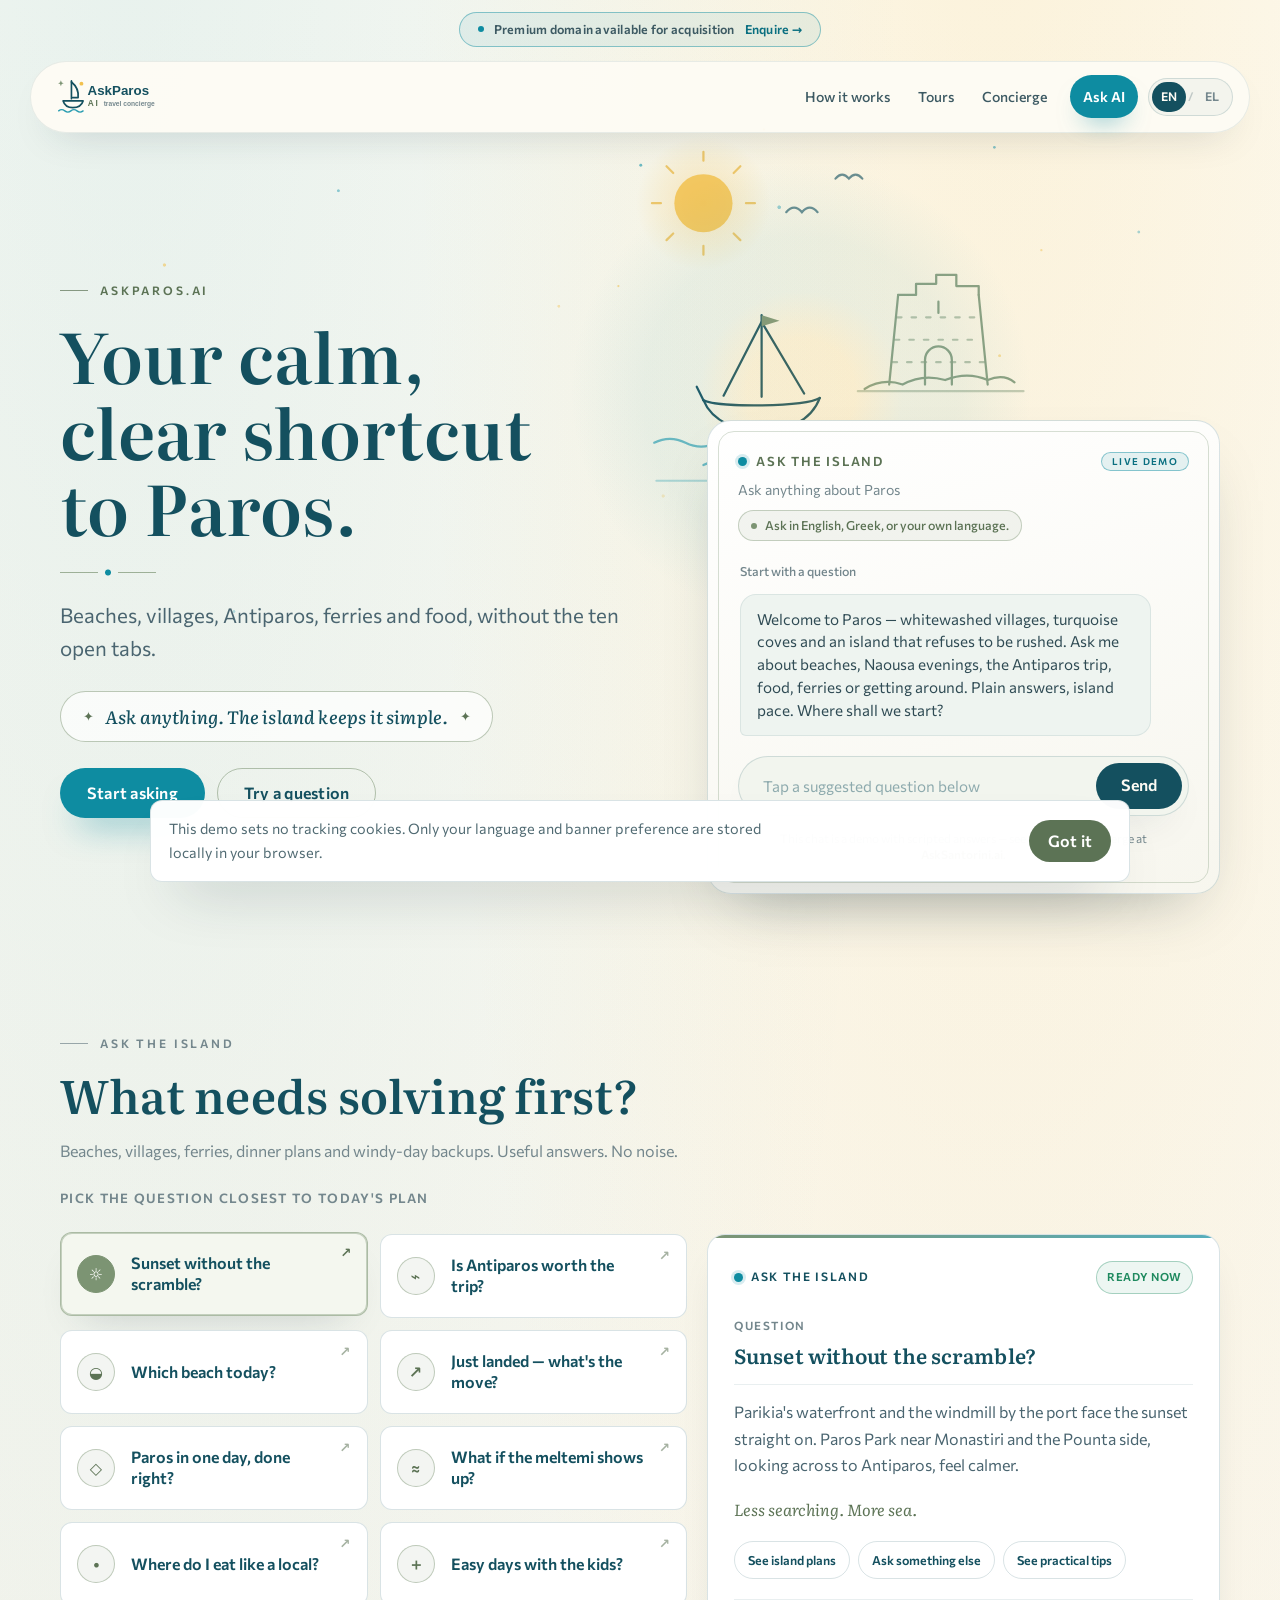
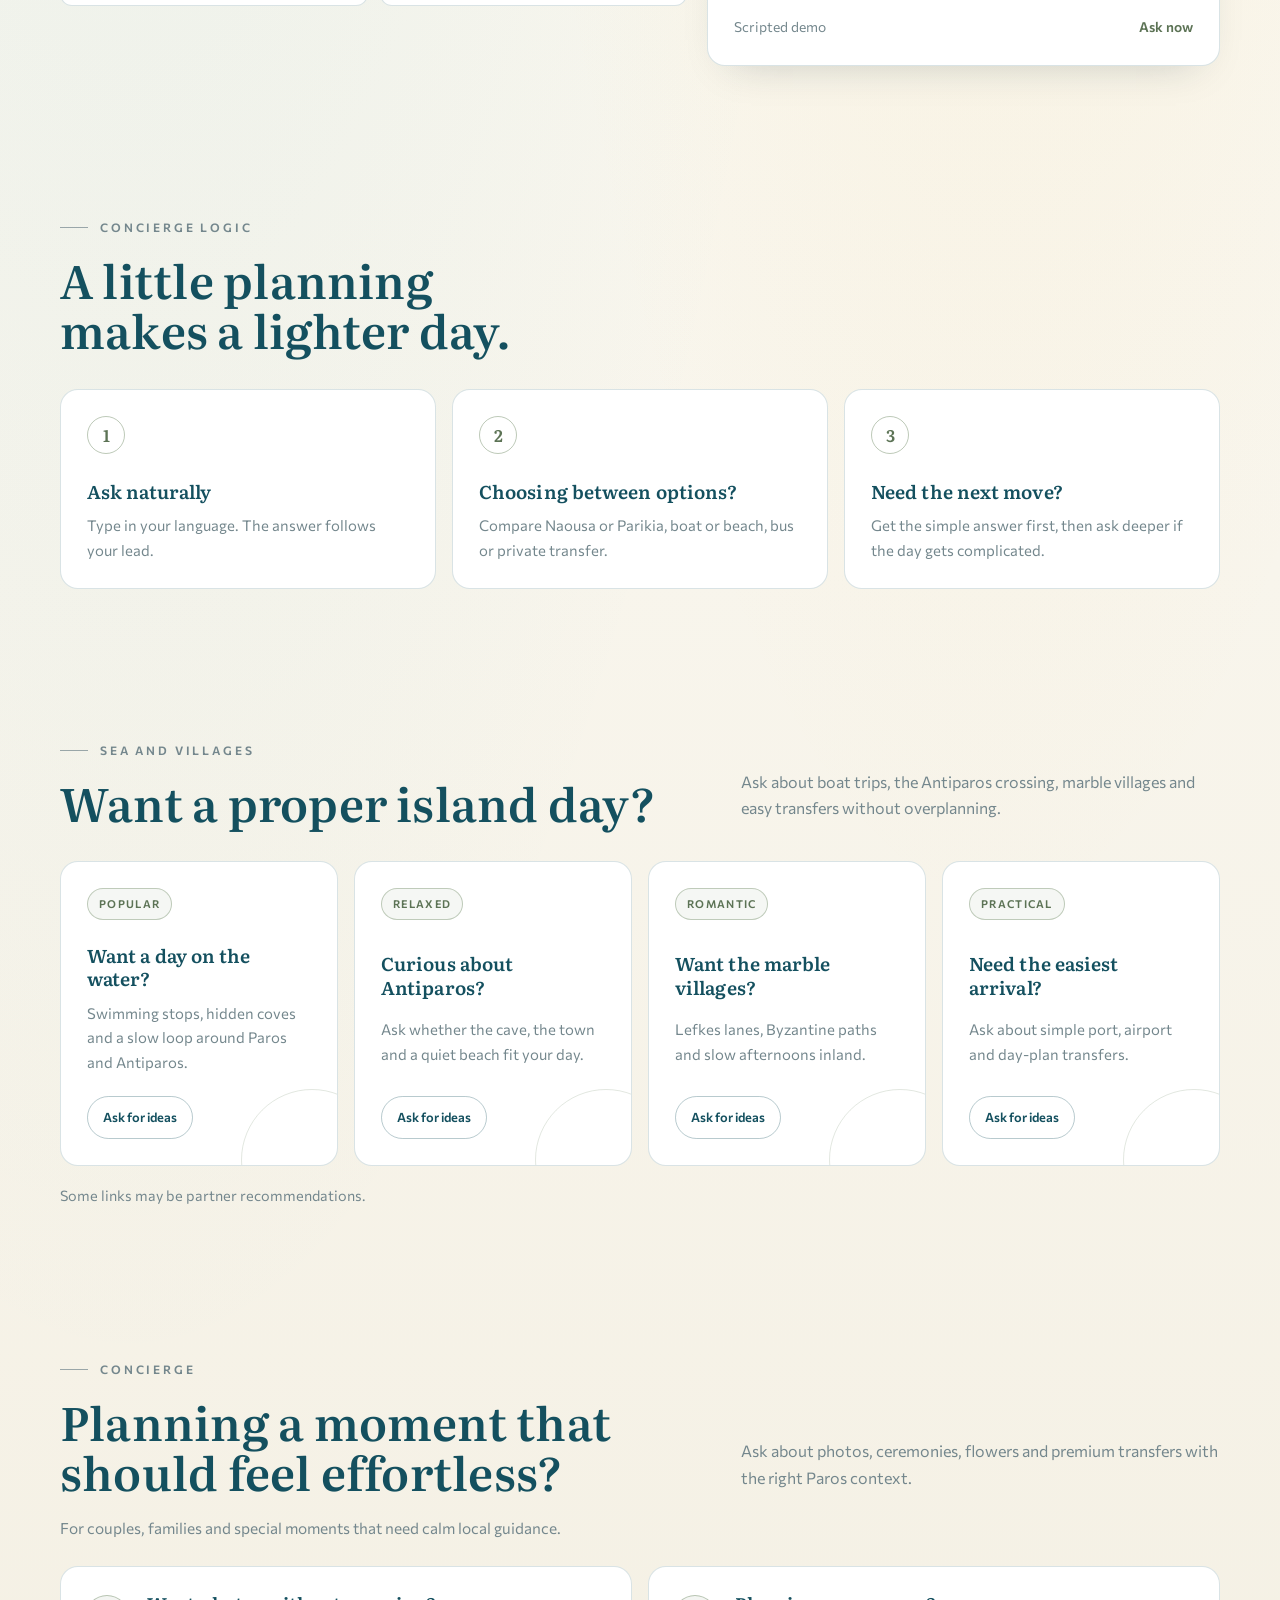
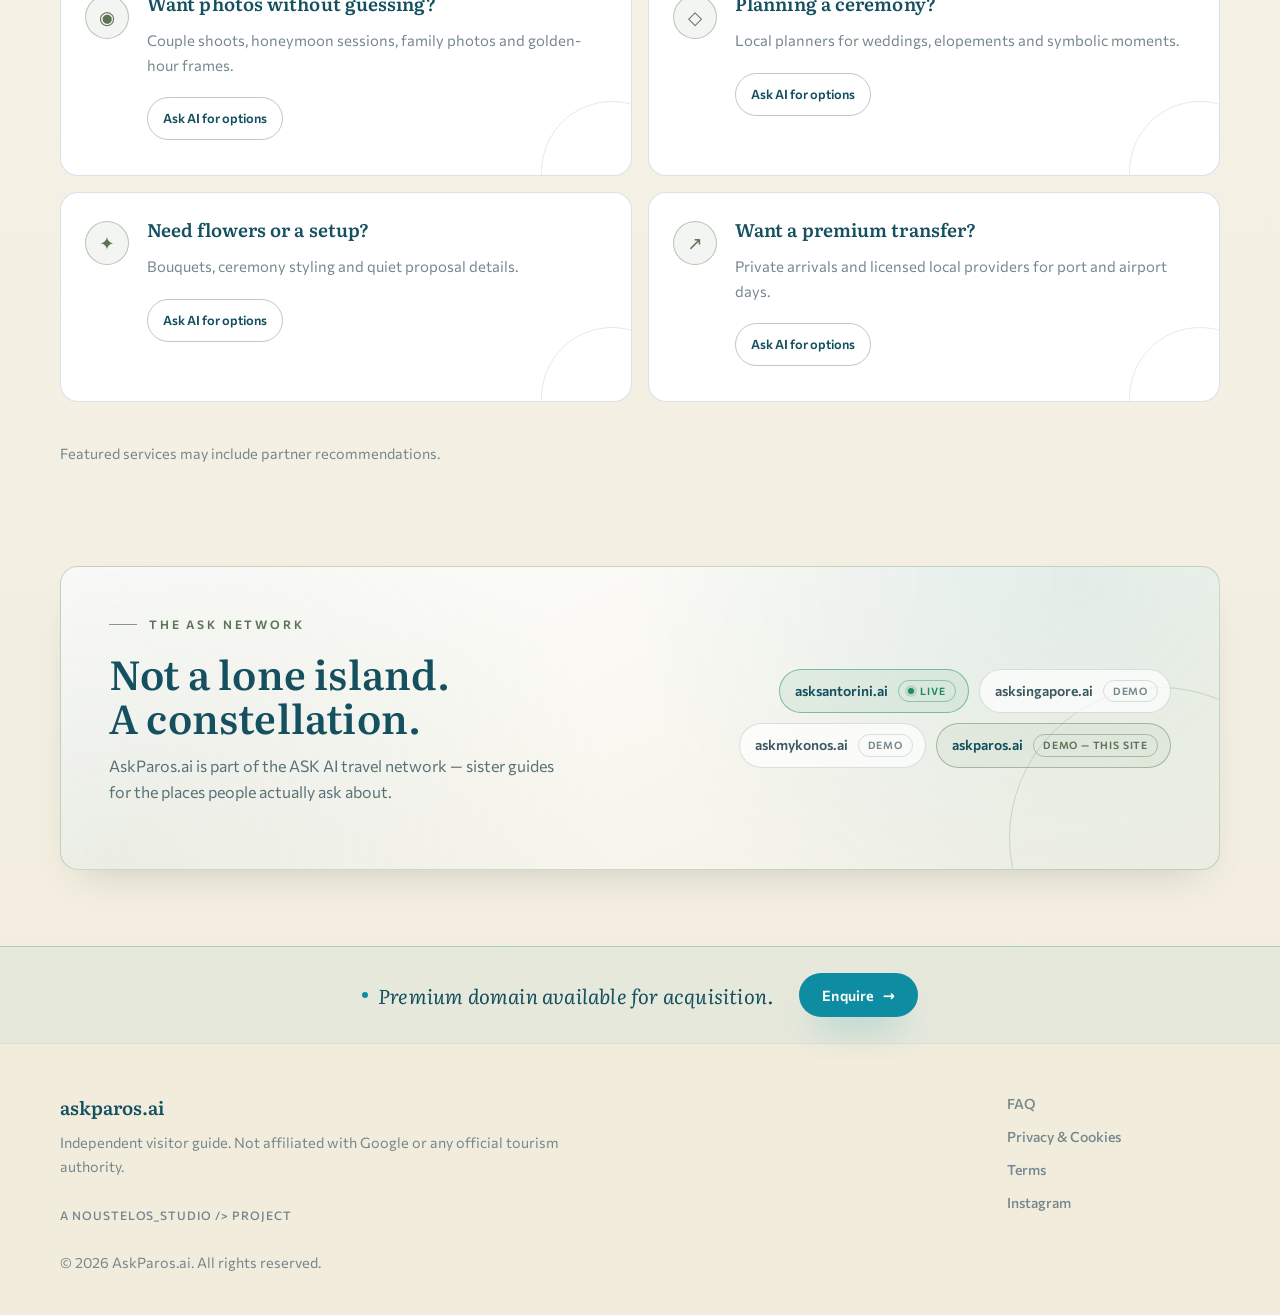
==== index.html @ db57d30f "Hero: shift harbor scene left and shrink so it clears the chat card The kastro and caique were hidin" ====
<!DOCTYPE html>
<html lang="en">
  <head>
    <meta charset="utf-8">
    <meta name="viewport" content="width=device-width, initial-scale=1">
    <title>AskParos.ai – Calm, Clear Paros Answers</title>
    <meta name="description" content="AskParos.ai is your calm, clear shortcut to Paros: beaches, villages, Antiparos, ferries and food — answered simply, without the ten open tabs.">
    <meta name="robots" content="index, follow">
    <link rel="canonical" href="https://askparos.ai/">
    <link rel="alternate" hreflang="en" href="https://askparos.ai/?lang=en">
    <link rel="alternate" hreflang="el" href="https://askparos.ai/?lang=el">
    <link rel="alternate" hreflang="x-default" href="https://askparos.ai/">
    <meta property="og:title" content="AskParos.ai – Calm, Clear Paros Answers">
    <meta property="og:description" content="Beaches, villages, Antiparos, ferries and food, without the ten open tabs. Ask anything. The island keeps it simple.">
    <meta property="og:url" content="https://askparos.ai/">
    <meta property="og:type" content="website">
    <meta property="og:site_name" content="Ask Paros AI">
    <meta property="og:locale" content="en_US">
    <meta property="og:image" content="https://askparos.ai/assets/social/ask-paros-og.svg">
    <meta property="og:image:alt" content="Ask Paros AI logo on a light Aegean background">
    <meta property="og:image:width" content="1200">
    <meta property="og:image:height" content="630">
    <meta name="twitter:card" content="summary_large_image">
    <meta name="twitter:title" content="AskParos.ai – Calm, Clear Paros Answers">
    <meta name="twitter:description" content="Your calm, clear shortcut to Paros. Useful answers, minimal noise.">
    <meta name="twitter:image" content="https://askparos.ai/assets/social/ask-paros-og.svg">
    <meta name="theme-color" content="#F8F5EC">
    <link rel="icon" href="assets/icons/favicon.svg" type="image/svg+xml">
    <link rel="preconnect" href="https://fonts.googleapis.com">
    <link rel="preconnect" href="https://fonts.gstatic.com" crossorigin>
    <link href="https://fonts.googleapis.com/css2?family=Commissioner:wght@400;500;600&family=Literata:ital,wght@0,500;0,600;0,700;1,500;1,600&display=swap" rel="stylesheet">
    <link rel="stylesheet" href="styles.css?v=paros2">
    <script type="application/ld+json">
      {
        "@context": "https://schema.org",
        "@graph": [
          {
            "@type": "WebSite",
            "@id": "https://askparos.ai/#website",
            "name": "AskParos.ai",
            "url": "https://askparos.ai/",
            "description": "AskParos.ai is a calm, clear Paros assistant for travel questions about beaches, villages, Antiparos, ferries, food and local plans.",
            "inLanguage": ["en", "el"],
            "potentialAction": {
              "@type": "SearchAction",
              "target": "https://askparos.ai/#ask-ai",
              "query-input": "required name=travel_question"
            }
          },
          {
            "@type": "SoftwareApplication",
            "@id": "https://askparos.ai/#ai-travel-assistant",
            "name": "AskParos.ai",
            "url": "https://askparos.ai/",
            "applicationCategory": "TravelApplication",
            "applicationSubCategory": "AIApplication",
            "operatingSystem": "Web",
            "isAccessibleForFree": true,
            "description": "A Paros travel guide AI and AI travel planner for Greece focused on useful answers for beaches, villages, Antiparos day trips, ferries, food, windsurfing and local experiences.",
            "areaServed": {
              "@type": "Place",
              "name": "Paros, Greece"
            },
            "serviceType": "Travel Q&A",
            "keywords": [
              "Paros AI assistant",
              "Paros travel guide AI",
              "things to do in Paros",
              "Paros beaches",
              "Kolymbithres",
              "Antiparos day trip",
              "Paros ferry",
              "Naousa Paros",
              "windsurfing Paros",
              "AI travel planner Greece"
            ],
            "about": [
              "Paros AI assistant",
              "Paros travel guide AI",
              "AI travel planner Greece"
            ],
            "offers": {
              "@type": "Offer",
              "price": "0",
              "priceCurrency": "EUR"
            }
          }
        ]
      }
    </script>
  </head>
  <body id="top">
    <a class="skip-link" href="#main-content">Skip to main content</a>
    <div class="acquisition-banner">
      <a href="mailto:info@asksantorini.ai?subject=AskParos.ai%20Domain%20Acquisition">
        <span class="acquisition-dot" aria-hidden="true"></span>
        <span>Premium domain available for acquisition</span>
        <span class="acquisition-cta">Enquire <span aria-hidden="true">&rarr;</span></span>
      </a>
    </div>
    <header class="site-header">
      <a class="site-logo" href="#top" aria-label="Ask Paros AI home">
        <picture>
          <img src="assets/brand/ask-paros-logo.svg" width="720" height="180" alt="Ask Paros AI">
        </picture>
      </a>
      <button class="menu-toggle" type="button" aria-label="Open menu" aria-expanded="false" aria-controls="primary-navigation">
        <span aria-hidden="true"></span>
        <span aria-hidden="true"></span>
        <span aria-hidden="true"></span>
      </button>
      <nav class="site-nav" id="primary-navigation" aria-label="Primary navigation">
        <a href="#how-it-works" data-i18n="navHow">How it works</a>
        <a href="#tours" data-i18n="navTours">Tours</a>
        <a href="#concierge" data-i18n="navConcierge">Concierge</a>
        <a class="mobile-social-link" href="https://www.instagram.com/asksantoriniai/" target="_blank" rel="noopener noreferrer" aria-label="Visit Ask Paros AI on Instagram" data-i18n-attr="aria-label:instagramAria">Instagram</a>
        <a class="nav-cta" href="#ask-ai" data-i18n="navEarlyAccess">Ask AI</a>
        <div class="language-toggle" role="group" aria-label="Language">
          <button type="button" data-language="en" aria-label="Switch to English" aria-pressed="true">EN</button>
          <span aria-hidden="true">/</span>
          <button type="button" data-language="el" aria-label="Αλλαγή στα Ελληνικά" aria-pressed="false">EL</button>
        </div>
      </nav>
    </header>

    <main id="main-content">
      <section class="hero section-shell">
        <div class="hero-scene" aria-hidden="true">
          <svg viewBox="0 0 420 344" fill="none" xmlns="http://www.w3.org/2000/svg">
            <defs>
              <radialGradient id="sun-glow" cx="50%" cy="50%" r="50%">
                <stop offset="0%" stop-color="#f2c14e" stop-opacity="0.5"/>
                <stop offset="45%" stop-color="#f2c14e" stop-opacity="0.18"/>
                <stop offset="100%" stop-color="#f2c14e" stop-opacity="0"/>
              </radialGradient>
            </defs>
            <circle cx="40" cy="52" r="1.3" fill="#2a9db1" opacity="0.7"/>
            <circle cx="150" cy="20" r="1" fill="#f2c14e" opacity="0.8"/>
            <circle cx="356" cy="36" r="1.2" fill="#2a9db1" opacity="0.6"/>
            <circle cx="398" cy="128" r="1" fill="#f2c14e" opacity="0.5"/>
            <circle cx="20" cy="160" r="1" fill="#f2c14e" opacity="0.6"/>
            <circle cx="96" cy="86" r="60" fill="url(#sun-glow)"/>
            <circle cx="96" cy="86" r="26" fill="#f2c14e" opacity="0.9"/>
            <g stroke="#e9b949" stroke-width="2" stroke-linecap="round" opacity="0.8">
              <path d="M96 48 V40 M96 124 V132 M58 86 H50 M134 86 H142 M69 59 L63 53 M123 59 L129 53 M69 113 L63 119 M123 113 L129 119"/>
            </g>
            <g stroke="#14505f" stroke-width="2" stroke-linecap="round" fill="none" opacity="0.65">
              <path d="M170 94 q7 -8 14 0 q7 -8 14 0"/>
              <path d="M214 64 q6 -7 12 0 q6 -7 12 0"/>
            </g>
            <g stroke="#7c9473" stroke-width="2" stroke-linecap="round" stroke-linejoin="round" opacity="0.9">
              <path d="M262 248 L270 168 M350 248 L342 168"/>
              <path d="M270 168 H286 V158 H304 V150 H322 V160 H342 V168"/>
              <path d="M269 188 H343" stroke-dasharray="4 9" opacity="0.6"/>
              <path d="M267 208 H345" stroke-dasharray="4 9" opacity="0.6"/>
              <path d="M265 228 H347" stroke-dasharray="4 9" opacity="0.6"/>
              <path d="M294 248 v-22 a12 12 0 0 1 24 0 v22"/>
              <path d="M306 174 v10"/>
              <path d="M240 252 q16 -10 34 -4 q18 -10 38 -4 q20 -8 38 0 q14 -6 24 2"/>
              <path d="M234 254 H382" opacity="0.5"/>
            </g>
            <g stroke="#14505f" stroke-width="2" stroke-linecap="round" stroke-linejoin="round">
              <path d="M96 262 C104 282 128 290 148 290 C168 290 192 282 200 260"/>
              <path d="M96 262 C110 269 186 268 200 260"/>
              <path d="M96 262 L90 250"/>
              <path d="M148 259 V186"/>
              <path d="M148 192 L114 258 M148 192 L186 256"/>
              <path d="M148 186 l16 5 l-16 5 z" fill="#7c9473" stroke="none"/>
            </g>
            <g stroke="#2a9db1" stroke-width="2" stroke-linecap="round" opacity="0.7">
              <path d="M52 300 q14 -7 28 0 t28 0 t28 0"/>
              <path d="M182 306 q14 -7 28 0 t28 0 t28 0"/>
              <path d="M300 288 q12 -6 24 0 t24 0"/>
              <path d="M96 320 q14 -7 28 0 t28 0 t28 0 t28 0"/>
              <path d="M262 324 q13 -6 26 0 t26 0"/>
            </g>
            <path d="M54 334 H366" stroke="#2a9db1" stroke-width="2" stroke-linecap="round" opacity="0.35"/>
          </svg>
        </div>
        <div class="hero-copy">
          <p class="eyebrow">AskParos.ai</p>
          <h1><a class="hero-title-link" href="#ask-ai" data-i18n="heroTitle">Your calm, clear shortcut to Paros.</a></h1>
          <p class="hero-subtitle" data-i18n="heroSubtitle">Beaches, villages, Antiparos, ferries and food, without the ten open tabs.</p>
          <div class="hero-value-strip" aria-label="No app, no sign-up, just answers">
            <span data-i18n="heroValueStrip">Ask anything. The island keeps it simple.</span>
          </div>
          <div class="hero-actions" role="group" aria-label="Primary actions">
            <a class="button button-primary" href="#ask-ai" data-i18n="startAsking">Start asking</a>
            <a class="button button-secondary" href="#questions" data-i18n="seeQuestions">Try a question</a>
          </div>
        </div>

        <aside class="chat-card" id="ask-ai" aria-label="Ask Paros AI chat demo">
          <div class="chat-card-top">
            <span class="status-dot" aria-hidden="true"></span>
            <span data-i18n="previewMode">Ask the Island</span>
            <span class="demo-badge" data-i18n="liveDemoBadge">Live demo</span>
          </div>
          <p class="chat-instruction-line" data-i18n="chatInstructionLine">Ask anything about Paros</p>
          <p class="chat-language-note" data-i18n="chatLanguageNote">Ask in English, Greek, or your own language.</p>
          <div id="chat-box" class="chat-thread chat-box" aria-live="polite">
            <p class="chat-empty-helper" data-i18n="chatEmptyHelper">Start with a question</p>
            <div class="bot-message" data-i18n="chatGreeting">Welcome to Paros — whitewashed villages, turquoise coves and an island that refuses to be rushed. Ask me about beaches, Naousa evenings, the Antiparos trip, food, ferries or getting around. Plain answers, island pace. Where shall we start?</div>
          </div>
          <div class="input-area">
            <input type="text" id="user-input" data-i18n-attr="placeholder:chatPlaceholder" placeholder="Tap a suggested question below" autocomplete="off">
            <button id="send-btn" class="send-btn" type="button" data-i18n="sendButton">Send</button>
          </div>
          <p class="chatbot-tech-note chat-ai-attribution"><span data-i18n="aiAttribution">This chat is a demo with scripted answers — see our live AI concierge at</span> <a href="https://asksantorini.ai" target="_blank" rel="noopener noreferrer">AskSantorini.ai</a>.</p>
        </aside>
      </section>

      <section class="questions-section section-shell" id="questions">
        <div class="section-heading compact">
          <p class="eyebrow" data-i18n="demoFeature">Ask the Island</p>
          <h2 data-i18n="questionsTitle">What needs solving first?</h2>
          <p data-i18n="questionsIntro">Beaches, villages, ferries, dinner plans and windy-day backups. Useful answers. No noise.</p>
        </div>
        <div class="questions-experience">
          <p class="starter-line" data-i18n="starterLine">Pick the question closest to today's plan</p>
          <div class="question-grid" role="group" aria-label="Demo questions">
            <button type="button" class="question-card" data-question-key="sunset"><span aria-hidden="true">☼</span><span data-question-text>Sunset without the scramble?</span></button>
            <button type="button" class="question-card" data-question-key="antiparos"><span aria-hidden="true">⌁</span><span data-question-text>Is Antiparos worth the trip?</span></button>
            <button type="button" class="question-card" data-question-key="beach"><span aria-hidden="true">◒</span><span data-question-text>Which beach today?</span></button>
            <button type="button" class="question-card" data-question-key="port"><span aria-hidden="true">↗</span><span data-question-text>Just landed — what's the move?</span></button>
            <button type="button" class="question-card" data-question-key="oneDay"><span aria-hidden="true">◇</span><span data-question-text>Paros in one day, done right?</span></button>
            <button type="button" class="question-card" data-question-key="windy"><span aria-hidden="true">≈</span><span data-question-text>What if the meltemi shows up?</span></button>
            <button type="button" class="question-card" data-question-key="food"><span aria-hidden="true">•</span><span data-question-text>Where do I eat like a local?</span></button>
            <button type="button" class="question-card" data-question-key="family"><span aria-hidden="true">＋</span><span data-question-text>Easy days with the kids?</span></button>
          </div>
          <div class="answer-preview" id="answer-preview" aria-live="polite">
            <div class="preview-topline">
              <p class="preview-label">
                <span class="preview-status">
                  <span class="preview-status-dot" aria-hidden="true"></span>
                  <span data-i18n="previewLabel">Ask the Island</span>
                </span>
              </p>
              <span data-i18n="worksToday">Ready now</span>
            </div>
            <div class="preview-question-row">
              <span data-i18n="questionLabel">Question</span>
              <h3 id="preview-question">Sunset without the scramble?</h3>
            </div>
            <p id="preview-answer">Parikia's waterfront and the windmill by the port face the sunset straight on. Paros Park near Monastiri and the Pounta side, looking across to Antiparos, feel calmer.</p>
            <p class="preview-value-reinforce" data-i18n="valueReinforce">Less searching. More sea.</p>
            <div class="preview-actions" aria-label="Suggested next steps">
              <a href="#tours" data-i18n="viewTourOptions">See island plans</a>
              <a href="#ask-ai" data-i18n="askAnother">Ask something else</a>
              <a href="#how-it-works" data-i18n="seeTips">See practical tips</a>
            </div>
            <div class="preview-footer">
              <span data-i18n="realGuideSoon">Scripted demo</span>
              <a href="#ask-ai" data-i18n="joinEarlyAccess">Ask now</a>
            </div>
          </div>
        </div>
      </section>

      <section class="how-section section-shell" id="how-it-works">
        <div class="section-heading">
          <p class="eyebrow" data-i18n="howEyebrow">Concierge logic</p>
          <h2 data-i18n="howTitle">A little planning makes a lighter day.</h2>
        </div>
        <div class="steps-grid">
          <article class="step-card">
            <span>1</span>
            <h3 data-i18n="howLanguageTitle">Ask naturally</h3>
            <p data-i18n="howLanguageText">Type in your language. The answer follows your lead.</p>
          </article>
          <article class="step-card">
            <span>2</span>
            <h3 data-i18n="step2Title">Choosing between options?</h3>
            <p data-i18n="step2Text">Compare Naousa or Parikia, boat or beach, bus or private transfer.</p>
          </article>
          <article class="step-card">
            <span>3</span>
            <h3 data-i18n="step3Title">Need the next move?</h3>
            <p data-i18n="step3Text">Get the simple answer first, then ask deeper if the day gets complicated.</p>
          </article>
        </div>
      </section>

      <section class="tours-section section-shell" id="tours">
        <div class="section-heading split-heading">
          <div>
            <p class="eyebrow" data-i18n="toursEyebrow">Sea and villages</p>
            <h2 data-i18n="toursTitle">Want a proper island day?</h2>
          </div>
          <p data-i18n="toursIntro">Ask about boat trips, the Antiparos crossing, marble villages and easy transfers without overplanning.</p>
        </div>
        <div class="tour-grid">
          <article class="tour-card">
            <span class="tour-label" data-i18n="tourLabelPopular">Popular</span>
            <h3 data-i18n="tourBoatTitle">Want a day on the water?</h3>
            <p data-i18n="tourBoatText">Swimming stops, hidden coves and a slow loop around Paros and Antiparos.</p>
            <a href="#ask-ai" class="tour-status tour-card-cta ask-ai-link" data-chat-prefill-en="Can you suggest a boat trip around Paros and Antiparos?" data-chat-prefill-el="Μπορείς να προτείνεις μια βόλτα με σκάφος γύρω από Πάρο και Αντίπαρο;" data-i18n="tourStatus">Ask for ideas</a>
          </article>
          <article class="tour-card">
            <span class="tour-label" data-i18n="tourLabelClassic">Relaxed</span>
            <h3 data-i18n="tourAntiparosTitle">Curious about Antiparos?</h3>
            <p data-i18n="tourAntiparosText">Ask whether the cave, the town and a quiet beach fit your day.</p>
            <a href="#ask-ai" class="tour-status tour-card-cta ask-ai-link" data-chat-prefill-en="Tell me about an Antiparos and cave day trip." data-chat-prefill-el="Πες μου για μια ημερήσια εκδρομή σε Αντίπαρο και σπήλαιο." data-i18n="tourStatus">Ask for ideas</a>
          </article>
          <article class="tour-card">
            <span class="tour-label" data-i18n="tourLabelRomantic">Romantic</span>
            <h3 data-i18n="tourVillagesTitle">Want the marble villages?</h3>
            <p data-i18n="tourVillagesText">Lefkes lanes, Byzantine paths and slow afternoons inland.</p>
            <a href="#ask-ai" class="tour-status tour-card-cta ask-ai-link" data-chat-prefill-en="Show me the quiet villages of Paros." data-chat-prefill-el="Δείξε μου τα ήσυχα χωριά της Πάρου." data-i18n="tourStatus">Ask for ideas</a>
          </article>
          <article class="tour-card">
            <span class="tour-label" data-i18n="tourLabelPractical">Practical</span>
            <h3 data-i18n="tourTransfersTitle">Need the easiest arrival?</h3>
            <p data-i18n="tourTransfersText">Ask about simple port, airport and day-plan transfers.</p>
            <a href="#ask-ai" class="tour-status tour-card-cta ask-ai-link" data-chat-prefill-en="I need a port or airport transfer." data-chat-prefill-el="Χρειάζομαι μεταφορά από το λιμάνι ή το αεροδρόμιο." data-i18n="tourStatus">Ask for ideas</a>
          </article>
        </div>
        <p class="disclosure"><span data-i18n="partnerDisclosure">Some links may be partner recommendations.</span></p>
      </section>

      <section class="concierge-section section-shell" id="concierge">
        <div class="section-heading split-heading">
          <div>
            <p class="eyebrow" data-i18n="conciergeEyebrow">Concierge</p>
            <h2 data-i18n="conciergeTitle">Planning a moment that should feel effortless?</h2>
          </div>
          <p data-i18n="conciergeIntro">Ask about photos, ceremonies, flowers and premium transfers with the right Paros context.</p>
        </div>
        <p class="concierge-note" data-i18n="conciergeSeoLine">For couples, families and special moments that need calm local guidance.</p>
        <div class="concierge-grid">
          <article class="concierge-card">
            <span class="concierge-icon" aria-hidden="true">◉</span>
            <div class="concierge-card-content">
              <h3 data-i18n="conciergePhotographersTitle">Want photos without guessing?</h3>
              <p data-i18n="conciergePhotographersText">Couple shoots, honeymoon sessions, family photos and golden-hour frames.</p>
              <a href="#ask-ai" class="tour-status concierge-card-cta ask-ai-link" data-chat-prefill-en="Can you arrange a photographer?" data-chat-prefill-el="Μπορείς να κανονίσεις φωτογράφο;" data-i18n="askAiForOptions">Ask AI for options</a>
            </div>
          </article>
          <article class="concierge-card">
            <span class="concierge-icon" aria-hidden="true">◇</span>
            <div class="concierge-card-content">
              <h3 data-i18n="conciergeWeddingTitle">Planning a ceremony?</h3>
              <p data-i18n="conciergeWeddingText">Local planners for weddings, elopements and symbolic moments.</p>
              <a href="#ask-ai" class="tour-status concierge-card-cta ask-ai-link" data-chat-prefill-en="I'm planning a proposal or wedding." data-chat-prefill-el="Οργανώνω πρόταση γάμου ή γάμο." data-i18n="askAiForOptions">Ask AI for options</a>
            </div>
          </article>
          <article class="concierge-card">
            <span class="concierge-icon" aria-hidden="true">✦</span>
            <div class="concierge-card-content">
              <h3 data-i18n="conciergeFlowersTitle">Need flowers or a setup?</h3>
              <p data-i18n="conciergeFlowersText">Bouquets, ceremony styling and quiet proposal details.</p>
              <a href="#ask-ai" class="tour-status concierge-card-cta ask-ai-link" data-chat-prefill-en="I'm planning a proposal or wedding." data-chat-prefill-el="Οργανώνω πρόταση γάμου ή γάμο." data-i18n="askAiForOptions">Ask AI for options</a>
            </div>
          </article>
          <article class="concierge-card">
            <span class="concierge-icon" aria-hidden="true">↗</span>
            <div class="concierge-card-content">
              <h3 data-i18n="conciergeTransfersTitle">Want a premium transfer?</h3>
              <p data-i18n="conciergeTransfersText">Private arrivals and licensed local providers for port and airport days.</p>
              <a href="#ask-ai" class="tour-status concierge-card-cta ask-ai-link" data-chat-prefill-en="I need a port or airport transfer." data-chat-prefill-el="Χρειάζομαι μεταφορά από το λιμάνι ή το αεροδρόμιο." data-i18n="askAiForOptions">Ask AI for options</a>
            </div>
          </article>
        </div>
        <div class="concierge-footer">
          <p class="disclosure" data-i18n="conciergeDisclosure">Featured services may include partner recommendations.</p>
        </div>
      </section>

      <section class="network-section section-shell" id="network">
        <div class="network-panel">
          <div class="network-copy">
            <p class="eyebrow" data-i18n="networkEyebrow">The ASK Network</p>
            <h2 data-i18n="networkTitle">Not a lone island. A constellation.</h2>
            <p data-i18n="networkText">AskParos.ai is part of the ASK AI travel network — sister guides for the places people actually ask about.</p>
          </div>
          <div class="network-destinations">
            <a class="network-destination is-live" href="https://asksantorini.ai" target="_blank" rel="noopener noreferrer">asksantorini.ai <span class="network-badge">Live</span></a>
            <a class="network-destination is-demo" href="https://asksingapore.ai" target="_blank" rel="noopener noreferrer">asksingapore.ai <span class="network-badge">Demo</span></a>
            <a class="network-destination is-demo" href="https://askmykonos.ai" target="_blank" rel="noopener noreferrer">askmykonos.ai <span class="network-badge">Demo</span></a>
            <span class="network-destination is-demo is-here">askparos.ai <span class="network-badge" data-i18n="networkThisSite">Demo — this site</span></span>
          </div>
        </div>
      </section>
    </main>

    <section class="seo-context" aria-label="AskParos.ai search context">
      <h2>AskParos.ai is a Paros AI assistant</h2>
      <p>Use this Paros travel guide AI for things to do in Paros, Paros beaches like Kolymbithres, Santa Maria and Golden Beach, the Antiparos day trip and cave, Paros ferry and port questions, Naousa and Parikia plans, Lefkes and the marble villages, windsurfing in Paros, food, transport and local experiences. AskParos.ai works as an AI travel planner for Greece focused on practical Paros questions.</p>
    </section>

    <div class="acquisition-strip">
      <div class="acquisition-strip-inner section-shell">
        <p><span class="acquisition-dot" aria-hidden="true"></span> Premium domain available for acquisition.</p>
        <a class="button button-primary" href="mailto:info@asksantorini.ai?subject=AskParos.ai%20Domain%20Acquisition">Enquire <span aria-hidden="true">&rarr;</span></a>
      </div>
    </div>

    <footer class="site-footer">
      <div class="footer-inner section-shell">
        <div class="footer-brand-group">
          <a class="footer-brand" href="#top">askparos.ai</a>
          <p data-i18n="footerDisclaimer">Independent visitor guide. Not affiliated with Google or any official tourism authority.</p>
          <a class="footer-credit" href="https://noustelos.gr" target="_blank" rel="noopener">A NOUSTELOS_STUDIO /&gt; project</a>
        </div>
        <div class="footer-links">
          <a href="faq.html" hreflang="en" lang="en">FAQ</a>
          <button type="button" data-modal="privacy-modal" data-i18n="privacyLink">Privacy &amp; Cookies</button>
          <button type="button" data-modal="terms-modal" data-i18n="termsLink">Terms</button>
          <a href="https://www.instagram.com/asksantoriniai/" target="_blank" rel="noopener noreferrer" aria-label="Visit Ask Paros AI on Instagram" data-i18n-attr="aria-label:instagramAria">Instagram</a>
        </div>
        <p class="footer-copyright">&copy; <span id="current-year">2026</span> AskParos.ai. <span data-i18n="allRights">All rights reserved.</span></p>
      </div>
    </footer>

    <section class="cookie-banner is-hidden" id="cookie-banner" aria-label="Cookie notice" data-i18n-attr="aria-label:cookieNoticeAria">
      <p data-i18n="cookieText">This demo sets no tracking cookies. Only your language and banner preference are stored locally in your browser.</p>
      <div class="cookie-actions">
        <button class="button button-primary" type="button" id="dismiss-cookies" data-i18n="cookieDismiss">Got it</button>
      </div>
    </section>

    <dialog class="info-modal" id="privacy-modal" aria-labelledby="privacy-title">
      <div class="modal-content">
        <button class="modal-close" type="button" data-close aria-label="Close privacy notice" data-i18n="closeButton" data-i18n-attr="aria-label:privacyCloseAria">Close</button>
        <h2 id="privacy-title" data-i18n="privacyTitle">Privacy Policy</h2>
        <p data-i18n="privacyP1">AskParos.ai is currently a demonstration website. It does not collect or store personal data — there are no accounts, no contact forms, and no analytics.</p>
        <p data-i18n="privacyP2">The chat assistant is a scripted demo that runs entirely in your browser. Messages you type are not transmitted or stored anywhere.</p>
        <p data-i18n="privacyP3">Your language and cookie-banner preferences are saved only in your browser's local storage.</p>
        <p><span data-i18n="privacyP5">For questions about this demo or the domain, contact</span> <a href="mailto:info@asksantorini.ai">info@asksantorini.ai</a>.</p>
      </div>
    </dialog>

    <dialog class="info-modal" id="terms-modal" aria-labelledby="terms-title">
      <div class="modal-content">
        <button class="modal-close" type="button" data-close aria-label="Close terms notice" data-i18n="closeButton" data-i18n-attr="aria-label:termsCloseAria">Close</button>
        <h2 id="terms-title" data-i18n="termsTitle">Terms</h2>
        <p data-i18n="termsP1">Some links may be partner recommendations. Information should be verified before booking or traveling.</p>
        <p data-i18n="termsP2">AskParos.ai is an independent visitor guide and not an official tourism authority.</p>
        <p><span data-i18n="termsP3">For legal or general information questions, contact</span> <a href="mailto:info@asksantorini.ai">info@asksantorini.ai</a>.</p>
      </div>
    </dialog>

    <script src="script.js?v=paros1" defer></script>
  </body>
</html>
---- styles.css ----
/* ==========================================================================
   AskParos.ai — "Paros Midday" design system
   Palette: sun-bleached sand canvas, deep Aegean ink, sage hairlines, one
   electric turquoise accent reserved for CTAs. Bright, calm, Cycladic day.
   Perf note: no backdrop-filter / filter blur anywhere (2017-MacBook floor).
   ========================================================================== */

:root {
  /* Day canvas */
  --salt: #f8f5ec;
  --shore: #f3efe2;
  --card: #ffffff;
  --card-deep: #f2f5ee;

  /* Deep Aegean ink (headings + contrast surfaces) */
  --deep: #14505f;
  --ink: #3d5a63;
  --muted: #74878d;

  /* Sage luxury */
  --sage: #7c9473;
  --sage-deep: #5c7355;
  --sage-mist: #a9bd9b;

  /* Electric accent — Aegean turquoise. Rare on purpose: CTAs + demo signal only. */
  --tide: #0e8ca1;
  --tide-deep: #0a6f80;

  /* Sun gold — scene, logo and tiny warm touches only */
  --sun: #f2c14e;

  /* Live-badge green (network panel + "Ready now" pill) */
  --reef: #1f8a5f;

  /* Structure */
  --line: rgba(20, 80, 95, 0.16);
  --line-soft: rgba(20, 80, 95, 0.09);
  --line-light: rgba(20, 80, 95, 0.13);
  --shadow: 0 30px 60px -30px rgba(23, 48, 58, 0.35);
  --shadow-soft: 0 18px 40px -24px rgba(23, 48, 58, 0.25);
  --radius: 18px;
  --radius-small: 12px;
  --max-width: 1160px;
  --serif: "Literata", "Georgia", serif;
  --sans: "Commissioner", ui-sans-serif, system-ui, -apple-system, "Segoe UI", sans-serif;
}

* {
  box-sizing: border-box;
}

html {
  scroll-behavior: smooth;
  overflow-x: hidden;
}

body {
  margin: 0;
  background:
    radial-gradient(ellipse at 78% -8%, rgba(242, 193, 78, 0.16), transparent 42%),
    radial-gradient(ellipse at 10% -4%, rgba(42, 157, 177, 0.1), transparent 48%),
    linear-gradient(180deg, #fdfbf4 0%, var(--salt) 48%, #f1ecdd 100%);
  color: var(--ink);
  font-family: var(--sans);
  font-size: 16px;
  line-height: 1.65;
  overflow-x: hidden;
  -webkit-font-smoothing: antialiased;
}

body.modal-open {
  overflow: hidden;
}

::selection {
  background: rgba(42, 157, 177, 0.25);
}

a {
  color: inherit;
  text-decoration: none;
}

button,
input {
  font: inherit;
}

button {
  cursor: pointer;
}

img {
  max-width: 100%;
  height: auto;
}

/* --------------------------------------------------------------------------
   Typography
   -------------------------------------------------------------------------- */

h1,
h2,
h3,
p {
  margin-top: 0;
}

h1,
h2,
h3 {
  color: var(--deep);
  font-family: var(--serif);
  font-weight: 600;
  letter-spacing: 0.005em;
  line-height: 1.1;
}

h1 {
  max-width: 720px;
  margin-bottom: 22px;
  font-size: clamp(2.7rem, 5.4vw, 4.5rem);
  text-wrap: balance;
}

h2 {
  margin-bottom: 18px;
  font-size: clamp(1.95rem, 3.6vw, 3.05rem);
  text-wrap: balance;
}

h3 {
  line-height: 1.25;
}

.eyebrow {
  display: flex;
  align-items: center;
  gap: 12px;
  margin: 0 0 16px;
  color: var(--sage-deep);
  font-size: 0.74rem;
  font-weight: 600;
  letter-spacing: 0.24em;
  text-transform: uppercase;
}

.eyebrow::before {
  content: "";
  width: 28px;
  height: 1px;
  flex: 0 0 auto;
  background: currentColor;
  opacity: 0.7;
}

/* --------------------------------------------------------------------------
   Shell & helpers
   -------------------------------------------------------------------------- */

.section-shell {
  width: min(calc(100% - 40px), var(--max-width));
  margin: 0 auto;
}

.skip-link {
  position: fixed;
  top: 12px;
  left: 12px;
  z-index: 100;
  padding: 10px 16px;
  border-radius: 999px;
  background: var(--deep);
  color: #fdfbf4;
  font-weight: 600;
  transform: translateY(-150%);
  transition: transform 180ms ease;
}

.skip-link:focus {
  transform: translateY(0);
}

.seo-context {
  position: absolute;
  width: 1px;
  height: 1px;
  margin: -1px;
  padding: 0;
  border: 0;
  overflow: hidden;
  clip: rect(0 0 0 0);
  clip-path: inset(50%);
  white-space: nowrap;
}

/* --------------------------------------------------------------------------
   Acquisition banner
   -------------------------------------------------------------------------- */

.acquisition-banner {
  display: flex;
  justify-content: center;
  padding: 12px 16px 0;
}

.acquisition-banner a {
  display: inline-flex;
  align-items: center;
  gap: 10px;
  max-width: 100%;
  padding: 8px 18px;
  border: 1px solid rgba(14, 140, 161, 0.45);
  border-radius: 999px;
  background: rgba(14, 140, 161, 0.08);
  color: var(--ink);
  font-size: 0.78rem;
  font-weight: 600;
  letter-spacing: 0.02em;
  line-height: 1.35;
  text-align: center;
  transition: border-color 160ms ease, background 160ms ease;
}

.acquisition-banner a:hover {
  border-color: rgba(14, 140, 161, 0.75);
  background: rgba(14, 140, 161, 0.14);
}

.acquisition-dot {
  width: 6px;
  height: 6px;
  flex: 0 0 auto;
  border-radius: 50%;
  background: var(--tide);
}

.acquisition-cta {
  color: var(--tide-deep);
  white-space: nowrap;
}

/* --------------------------------------------------------------------------
   Header
   -------------------------------------------------------------------------- */

.site-header {
  position: sticky;
  top: 0;
  z-index: 1000;
  display: flex;
  align-items: center;
  justify-content: space-between;
  gap: 20px;
  width: min(calc(100% - 24px), 1220px);
  margin: 14px auto 0;
  padding: 10px 16px;
  border: 1px solid var(--line-soft);
  border-radius: 999px;
  background: rgba(253, 251, 244, 0.96);
  box-shadow: var(--shadow-soft);
}

.site-logo,
.site-nav,
.hero-actions,
.footer-links {
  display: flex;
  align-items: center;
}

.site-logo {
  flex-shrink: 0;
}

.site-logo picture,
.site-logo img {
  display: block;
}

.site-logo img {
  width: auto;
  height: 50px;
  max-width: 260px;
  object-fit: contain;
}

.site-nav {
  gap: 2px;
}

.site-nav a {
  padding: 10px 13px;
  border-radius: 999px;
  color: var(--ink);
  font-size: 0.88rem;
  font-weight: 500;
  transition: color 160ms ease, background 160ms ease;
}

.site-nav a:hover {
  color: var(--deep);
  background: rgba(20, 80, 95, 0.06);
}

.site-nav .nav-cta {
  margin-left: 8px;
  background: var(--tide);
  color: #ffffff;
  font-weight: 600;
  box-shadow: 0 14px 26px -14px rgba(14, 140, 161, 0.65);
}

.site-nav .nav-cta:hover {
  background: var(--tide-deep);
  color: #ffffff;
}

.mobile-social-link {
  display: none;
}

.language-toggle {
  display: inline-flex;
  align-items: center;
  gap: 2px;
  margin-left: 8px;
  padding: 3px;
  border: 1px solid var(--line);
  border-radius: 999px;
  background: rgba(20, 80, 95, 0.04);
  color: var(--muted);
  font-size: 0.76rem;
  font-weight: 600;
  line-height: 1;
}

.language-toggle span {
  opacity: 0.4;
}

.language-toggle button {
  min-width: 34px;
  min-height: 30px;
  padding: 7px 9px;
  border: 0;
  border-radius: 999px;
  background: transparent;
  color: inherit;
  font-size: inherit;
  font-weight: inherit;
  line-height: 1;
}

.language-toggle button[aria-pressed="true"] {
  background: var(--deep);
  color: #fdfbf4;
}

.menu-toggle {
  display: none;
}

/* --------------------------------------------------------------------------
   Buttons
   -------------------------------------------------------------------------- */

.button {
  display: inline-flex;
  align-items: center;
  justify-content: center;
  min-height: 50px;
  padding: 14px 26px;
  border: 1px solid transparent;
  border-radius: 999px;
  font-weight: 600;
  letter-spacing: 0.015em;
  line-height: 1;
  transition: transform 180ms ease, border-color 180ms ease, background 180ms ease,
    color 180ms ease, box-shadow 180ms ease;
}

.button:hover {
  transform: translateY(-2px);
}

.button-primary {
  background: var(--tide);
  color: #ffffff;
  box-shadow: 0 22px 34px -18px rgba(14, 140, 161, 0.7);
}

.button-primary:hover {
  background: var(--tide-deep);
}

.button-secondary {
  border-color: rgba(124, 148, 115, 0.55);
  background: transparent;
  color: var(--deep);
}

.button-secondary:hover {
  border-color: var(--sage);
  background: rgba(124, 148, 115, 0.1);
}

/* --------------------------------------------------------------------------
   Hero
   -------------------------------------------------------------------------- */

.hero {
  position: relative;
  display: grid;
  grid-template-columns: minmax(0, 1fr) minmax(340px, 0.88fr);
  gap: clamp(32px, 5vw, 68px);
  align-items: center;
  min-height: calc(100vh - 120px);
  padding: 72px 0 64px;
}

/* Sun glints on the water — one static paint, no animation */
.hero::before {
  content: "";
  position: absolute;
  inset: 0;
  z-index: -2;
  pointer-events: none;
  background:
    radial-gradient(circle 1.2px at 9% 16%, rgba(242, 193, 78, 0.55) 0 1.2px, transparent 2px),
    radial-gradient(circle 1px at 24% 7%, rgba(42, 157, 177, 0.5) 0 1px, transparent 1.8px),
    radial-gradient(circle 1px at 43% 21%, rgba(242, 193, 78, 0.4) 0 1px, transparent 1.8px),
    radial-gradient(circle 1.4px at 62% 9%, rgba(42, 157, 177, 0.45) 0 1.4px, transparent 2.2px),
    radial-gradient(circle 1px at 81% 27%, rgba(242, 193, 78, 0.5) 0 1px, transparent 1.8px),
    radial-gradient(circle 1px at 93% 12%, rgba(42, 157, 177, 0.4) 0 1px, transparent 1.8px),
    radial-gradient(circle 1px at 15% 58%, rgba(42, 157, 177, 0.3) 0 1px, transparent 1.8px),
    radial-gradient(circle 1.2px at 52% 44%, rgba(242, 193, 78, 0.28) 0 1.2px, transparent 2px);
  background-repeat: no-repeat;
}

/* Sun halo behind the day scene — pure gradient, no blur filter */
.hero::after {
  content: "";
  position: absolute;
  top: 20px;
  right: min(14vw, 200px);
  z-index: -1;
  width: min(480px, 60vw);
  height: min(480px, 60vw);
  border-radius: 50%;
  background: radial-gradient(circle,
    rgba(242, 193, 78, 0.13) 0 16%,
    rgba(42, 157, 177, 0.07) 30% 46%,
    transparent 68%);
  pointer-events: none;
}

/* Signature: Naousa harbor line-art (kastro, caique, gulls, calm water) */
.hero-scene {
  position: absolute;
  top: -26px;
  /* Nudged left + slightly smaller so the kastro and caique clear the chat
     card (align-self: start, margin-top: 215px) instead of hiding behind it. */
  right: min(12vw, 180px);
  z-index: -1;
  width: min(470px, 44vw);
  opacity: 0.95;
  pointer-events: none;
}

.hero-scene svg {
  display: block;
  width: 100%;
  height: auto;
}

.hero-copy,
.chat-card,
.questions-experience > *,
.step-card,
.tour-card,
.partners-panel > *,
.network-panel > *,
.footer-inner > * {
  min-width: 0;
}

.hero-title-link {
  color: inherit;
}

.hero h1::after {
  content: "";
  display: block;
  width: 96px;
  height: 9px;
  margin-top: 24px;
  background:
    radial-gradient(circle at 50% 50%, var(--tide) 0 2.5px, transparent 3.5px),
    linear-gradient(90deg, rgba(124, 148, 115, 0.7) 0 40%, transparent 40% 60%, rgba(124, 148, 115, 0.7) 60% 100%);
  background-size: 100% 100%, 100% 1px;
  background-position: center, center;
  background-repeat: no-repeat;
}

.hero-subtitle {
  max-width: 600px;
  margin-bottom: 26px;
  color: #4a6570;
  font-size: clamp(1.06rem, 2vw, 1.28rem);
  line-height: 1.6;
}

.hero-value-strip {
  display: inline-flex;
  align-items: center;
  justify-content: center;
  width: fit-content;
  max-width: 100%;
  margin: 0 0 26px;
  padding: 0.8rem 1.35rem;
  border: 1px solid rgba(124, 148, 115, 0.5);
  border-radius: 999px;
  background: rgba(255, 255, 255, 0.7);
  color: var(--deep);
  font-family: var(--serif);
  font-size: clamp(1rem, 1.5vw, 1.12rem);
  font-style: italic;
  font-weight: 500;
  letter-spacing: 0.01em;
  line-height: 1.3;
  text-align: center;
}

.hero-value-strip::before,
.hero-value-strip::after {
  content: "✦";
  flex: 0 0 auto;
  color: var(--sage-deep);
  font-size: 0.72em;
  font-style: normal;
}

.hero-value-strip::before {
  margin-right: 0.7rem;
}

.hero-value-strip::after {
  margin-left: 0.7rem;
}

.hero-actions {
  flex-wrap: wrap;
  gap: 12px;
}

/* --------------------------------------------------------------------------
   Chat card
   -------------------------------------------------------------------------- */

.chat-card {
  position: relative;
  /* Pinned below the harbor scene (not vertically centered): the card's
     height varies with language/conversation, and centering would let it
     swallow the hero signature on shorter viewports. Growth goes downward. */
  align-self: start;
  margin-top: 215px;
  padding: clamp(22px, 3vw, 30px);
  border: 1px solid var(--line);
  border-radius: 24px;
  background: linear-gradient(165deg, #ffffff 0%, #f7f6ee 100%);
  box-shadow: var(--shadow);
}

.chat-card::before {
  content: "";
  position: absolute;
  inset: 10px;
  border: 1px solid rgba(124, 148, 115, 0.3);
  border-radius: 16px;
  pointer-events: none;
}

.chat-card > * {
  position: relative;
  z-index: 1;
}

.chat-card-top {
  display: flex;
  align-items: center;
  gap: 9px;
  margin-bottom: 8px;
  color: var(--sage-deep);
  font-size: 0.8rem;
  font-weight: 600;
  letter-spacing: 0.14em;
  text-transform: uppercase;
  white-space: nowrap;
}

.demo-badge {
  display: inline-flex;
  align-items: center;
  margin-left: auto;
  padding: 4px 10px;
  border: 1px solid rgba(14, 140, 161, 0.45);
  border-radius: 999px;
  background: rgba(14, 140, 161, 0.1);
  color: var(--tide-deep);
  font-size: 0.6rem;
  font-weight: 600;
  letter-spacing: 0.14em;
  line-height: 1;
  text-transform: uppercase;
  white-space: nowrap;
}

.status-dot,
.preview-status-dot {
  position: relative;
  width: 9px;
  height: 9px;
  flex: 0 0 auto;
  border-radius: 999px;
  background: var(--tide);
  box-shadow: 0 0 0 3px rgba(14, 140, 161, 0.16);
}

.status-dot::after,
.preview-status-dot::after {
  content: "";
  position: absolute;
  inset: -6px;
  border: 1px solid rgba(14, 140, 161, 0.45);
  border-radius: inherit;
  opacity: 0;
  transform: scale(0.75);
  animation: livePulse 2.6s ease-out infinite;
}

@keyframes livePulse {
  0% {
    opacity: 0.5;
    transform: scale(0.75);
  }

  70%,
  100% {
    opacity: 0;
    transform: scale(1.7);
  }
}

.chat-instruction-line {
  margin: 0 0 10px;
  color: var(--muted);
  font-size: 0.88rem;
  line-height: 1.4;
}

.chat-language-note {
  display: inline-flex;
  align-items: center;
  gap: 8px;
  width: fit-content;
  max-width: 100%;
  margin: 0 0 18px;
  padding: 6px 12px;
  border: 1px solid rgba(124, 148, 115, 0.4);
  border-radius: 999px;
  background: rgba(124, 148, 115, 0.09);
  color: var(--sage-deep);
  font-size: 0.78rem;
  font-weight: 500;
  line-height: 1.35;
}

.chat-language-note::before {
  content: "";
  width: 6px;
  height: 6px;
  flex: 0 0 auto;
  border-radius: 50%;
  background: var(--sage);
}

.chat-thread {
  display: grid;
  gap: 12px;
}

.chat-thread.chat-box {
  max-height: min(430px, 58vh);
  overflow-y: auto;
  padding: 2px;
  scroll-behavior: smooth;
}

.chat-empty-helper {
  justify-self: start;
  margin: 0;
  color: var(--muted);
  font-size: 0.78rem;
  font-weight: 500;
}

.chat-box .user-message,
.chat-box .bot-message {
  max-width: 92%;
  padding: 13px 16px;
  border-radius: 16px;
  font-size: 0.95rem;
  line-height: 1.5;
  overflow-wrap: anywhere;
  white-space: pre-wrap;
}

/* Bot speaks in seafoam, visitor answers in deep Aegean ink */
.chat-box .bot-message {
  justify-self: start;
  border: 1px solid var(--line-soft);
  border-bottom-left-radius: 6px;
  background: #eef4f0;
  color: #2f4b54;
}

.chat-box .user-message {
  justify-self: end;
  border-bottom-right-radius: 6px;
  background: var(--deep);
  color: #f6f8ef;
}

.chat-box .bot-message.loading {
  color: var(--muted);
  font-style: italic;
}

/* Typing dots — opacity-only pulse, skipped entirely under
   prefers-reduced-motion (the JS goes straight to the reveal) */
.chat-box .bot-message.typing {
  display: inline-flex;
  align-items: center;
  gap: 5px;
  min-height: 0;
  padding: 15px 18px;
}

.typing-dot {
  width: 7px;
  height: 7px;
  border-radius: 50%;
  background: var(--sage-deep);
  opacity: 0.25;
  animation: islandTyping 900ms ease-in-out infinite;
}

.typing-dot:nth-child(2) {
  animation-delay: 150ms;
}

.typing-dot:nth-child(3) {
  animation-delay: 300ms;
}

@keyframes islandTyping {
  0%,
  100% {
    opacity: 0.25;
  }

  50% {
    opacity: 0.9;
  }
}

/* Word-by-word reveal — opacity only, cheap on old hardware. The reveal
   pacing itself is JS-driven, so it still plays under reduced motion
   (the per-word fade simply becomes instant). */
.chat-box .bot-message .reveal-word {
  opacity: 0;
  transition: opacity 180ms ease;
}

.chat-box .bot-message .reveal-word.is-visible {
  opacity: 1;
}

.chat-box .bot-message.error {
  border-color: rgba(196, 90, 70, 0.45);
  background: rgba(196, 90, 70, 0.1);
  color: #a24a37;
}

.input-area {
  display: grid;
  grid-template-columns: minmax(0, 1fr) auto;
  gap: 8px;
  align-items: center;
  margin-top: 18px;
  padding: 6px;
  border: 1px solid var(--line);
  border-radius: 999px;
  background: var(--card-deep);
  box-shadow: var(--shadow-soft);
}

.input-area input {
  width: 100%;
  min-width: 0;
  height: 46px;
  padding: 0 18px;
  border: 0;
  border-radius: 999px;
  background: transparent;
  color: var(--deep);
  font-size: 0.95rem;
  outline: 0;
}

.input-area input::placeholder {
  color: rgba(20, 80, 95, 0.45);
  opacity: 1;
}

.input-area:focus-within {
  border-color: rgba(124, 148, 115, 0.6);
  box-shadow: 0 0 0 4px rgba(124, 148, 115, 0.16);
}

.input-area input:disabled {
  opacity: 0.7;
}

.send-btn {
  height: 46px;
  min-width: 86px;
  padding: 0 22px;
  border: 0;
  border-radius: 999px;
  background: var(--deep);
  color: #fdfbf4;
  font-weight: 600;
  transition: transform 160ms ease, background 160ms ease, box-shadow 160ms ease, opacity 160ms ease;
}

.send-btn:hover {
  transform: translateY(-1px);
  background: #0f3f4b;
}

.send-btn:disabled {
  cursor: wait;
  opacity: 0.65;
  transform: none;
}

.chatbot-tech-note {
  margin: 14px 0 0;
  color: var(--muted);
  font-size: 0.76rem;
  text-align: center;
}

.chat-ai-attribution {
  color: var(--muted);
  font-size: 0.74rem;
  line-height: 1.4;
}

.chat-ai-attribution a {
  color: var(--sage-deep);
  font-weight: 600;
}

/* --------------------------------------------------------------------------
   Sections — shared
   -------------------------------------------------------------------------- */

.questions-section,
.how-section,
.tours-section,
.concierge-section,
.partners-section,
.network-section {
  padding: 76px 0;
}

section[id] {
  scroll-margin-top: 100px;
}

#ask-ai {
  scroll-margin-top: 110px;
}

.section-heading {
  max-width: 720px;
  margin-bottom: 34px;
}

.section-heading.compact {
  margin-bottom: 24px;
}

.section-heading p,
.split-heading > p,
.concierge-card p,
.partners-panel p {
  color: var(--muted);
}

.split-heading {
  display: grid;
  grid-template-columns: minmax(0, 0.95fr) minmax(280px, 0.7fr);
  gap: 30px;
  align-items: end;
  max-width: none;
  margin-bottom: 34px;
}

.split-heading h2 {
  margin-bottom: 0;
}

.split-heading > p {
  margin-bottom: 6px;
}

/* --------------------------------------------------------------------------
   Questions & answer preview
   -------------------------------------------------------------------------- */

.questions-experience {
  display: grid;
  grid-template-columns: minmax(0, 1.1fr) minmax(380px, 0.9fr);
  gap: 20px;
  align-items: start;
}

.starter-line {
  grid-column: 1 / -1;
  margin: 0 0 4px;
  color: var(--muted);
  font-size: 0.82rem;
  font-weight: 600;
  letter-spacing: 0.1em;
  text-transform: uppercase;
}

.question-grid {
  display: grid;
  grid-template-columns: repeat(2, minmax(0, 1fr));
  gap: 12px;
}

.question-card {
  position: relative;
  display: grid;
  grid-template-columns: 40px minmax(0, 1fr);
  align-items: center;
  gap: 14px;
  min-height: 84px;
  padding: 16px 40px 16px 16px;
  border: 1px solid var(--line);
  border-radius: var(--radius-small);
  background: var(--card);
  color: var(--deep);
  font-weight: 600;
  text-align: left;
  box-shadow: none;
  transition: transform 180ms ease, border-color 180ms ease, box-shadow 180ms ease, background 180ms ease;
}

.question-card > span[aria-hidden] {
  display: inline-grid;
  place-items: center;
  width: 38px;
  height: 38px;
  border: 1px solid rgba(124, 148, 115, 0.45);
  border-radius: 50%;
  background: rgba(124, 148, 115, 0.09);
  color: var(--sage-deep);
  font-size: 1rem;
  line-height: 1;
}

.question-card [data-question-text] {
  min-width: 0;
  line-height: 1.3;
}

.question-card::after {
  content: "↗";
  position: absolute;
  top: 14px;
  right: 16px;
  color: var(--sage-deep);
  font-size: 0.82rem;
  font-weight: 600;
  line-height: 1;
  opacity: 0.55;
  transition: transform 180ms ease, opacity 180ms ease;
}

.question-card:hover,
.question-card.is-active {
  transform: translateY(-2px);
  border-color: rgba(124, 148, 115, 0.6);
  box-shadow: var(--shadow-soft);
}

.question-card:hover::after,
.question-card.is-active::after {
  opacity: 1;
  transform: translate(1px, -1px);
}

.question-card.is-active {
  background: #f4f7ef;
  box-shadow: inset 0 0 0 1px rgba(124, 148, 115, 0.4), var(--shadow-soft);
}

.question-card.is-active > span[aria-hidden] {
  background: var(--sage);
  border-color: var(--sage);
  color: #ffffff;
}

.answer-preview {
  position: sticky;
  top: 100px;
  overflow: hidden;
  padding: 26px;
  border: 1px solid var(--line);
  border-radius: var(--radius);
  background: var(--card);
  box-shadow: var(--shadow-soft);
}

/* The one sage→turquoise gradient on the page */
.answer-preview::before {
  content: "";
  position: absolute;
  inset: 0 0 auto;
  height: 3px;
  background: linear-gradient(90deg, var(--sage), rgba(14, 140, 161, 0.7));
}

.preview-topline,
.preview-footer {
  display: flex;
  align-items: center;
  justify-content: space-between;
  gap: 14px;
}

.preview-label {
  margin-bottom: 0;
  color: var(--deep);
  font-size: 0.74rem;
  font-weight: 600;
  letter-spacing: 0.14em;
  text-transform: uppercase;
}

.preview-status {
  display: inline-flex;
  align-items: center;
  gap: 0.5rem;
  color: var(--deep);
  white-space: nowrap;
}

.preview-topline > span {
  padding: 6px 10px;
  border: 1px solid rgba(31, 138, 95, 0.35);
  border-radius: 999px;
  background: rgba(31, 138, 95, 0.08);
  color: var(--reef);
  font-size: 0.7rem;
  font-weight: 600;
  letter-spacing: 0.06em;
  text-transform: uppercase;
}

.preview-question-row {
  margin: 22px 0 14px;
  padding-bottom: 16px;
  border-bottom: 1px solid var(--line-soft);
}

.preview-question-row span {
  display: block;
  margin-bottom: 8px;
  color: var(--muted);
  font-size: 0.72rem;
  font-weight: 600;
  letter-spacing: 0.14em;
  text-transform: uppercase;
}

.answer-preview h3 {
  margin-bottom: 0;
  font-size: 1.28rem;
}

.answer-preview #preview-answer {
  margin-bottom: 18px;
  color: #4a6570;
  font-size: 1rem;
}

.preview-value-reinforce {
  margin: 0 0 18px;
  color: var(--sage-deep);
  font-family: var(--serif);
  font-size: 1rem;
  font-style: italic;
}

.preview-actions {
  display: flex;
  flex-wrap: wrap;
  gap: 8px;
  margin-bottom: 20px;
}

.preview-actions a {
  display: inline-flex;
  align-items: center;
  min-height: 34px;
  padding: 8px 13px;
  border: 1px solid var(--line);
  border-radius: 999px;
  background: transparent;
  color: var(--deep);
  font-size: 0.78rem;
  font-weight: 600;
  transition: border-color 180ms ease, background 180ms ease;
}

.preview-actions a:hover {
  border-color: rgba(124, 148, 115, 0.6);
  background: rgba(124, 148, 115, 0.09);
}

.preview-footer {
  padding-top: 16px;
  border-top: 1px solid var(--line-soft);
  color: var(--muted);
  font-size: 0.86rem;
}

.preview-footer a {
  color: var(--sage-deep);
  font-weight: 600;
}

.preview-footer a:hover {
  text-decoration: underline;
  text-underline-offset: 3px;
}

/* --------------------------------------------------------------------------
   How it works
   -------------------------------------------------------------------------- */

.steps-grid,
.tour-grid,
.concierge-grid {
  display: grid;
  gap: 16px;
}

.steps-grid {
  grid-template-columns: repeat(3, minmax(0, 1fr));
}

.step-card,
.tour-card {
  padding: 26px;
  border: 1px solid var(--line);
  border-radius: var(--radius);
  background: var(--card);
  box-shadow: none;
}

.step-card span {
  display: inline-flex;
  align-items: center;
  justify-content: center;
  width: 38px;
  height: 38px;
  margin-bottom: 26px;
  border: 1px solid rgba(124, 148, 115, 0.5);
  border-radius: 50%;
  color: var(--sage-deep);
  font-family: var(--serif);
  font-size: 1.05rem;
  font-weight: 600;
}

.step-card h3,
.tour-card h3 {
  margin-bottom: 10px;
  font-size: 1.16rem;
}

.step-card p,
.tour-card p {
  margin-bottom: 0;
  color: var(--muted);
  font-size: 0.93rem;
}

/* --------------------------------------------------------------------------
   Tours
   -------------------------------------------------------------------------- */

.tour-grid {
  grid-template-columns: repeat(4, minmax(0, 1fr));
}

.tour-card {
  position: relative;
  display: flex;
  flex-direction: column;
  justify-content: space-between;
  min-height: 230px;
  overflow: hidden;
  transition: transform 180ms ease, border-color 180ms ease, box-shadow 180ms ease;
}

.tour-card::before {
  content: "";
  position: absolute;
  right: -46px;
  bottom: -66px;
  width: 140px;
  height: 140px;
  border: 1px solid rgba(124, 148, 115, 0.22);
  border-radius: 50%;
  pointer-events: none;
}

.tour-card:hover {
  transform: translateY(-3px);
  border-color: rgba(124, 148, 115, 0.55);
  box-shadow: var(--shadow-soft);
}

.tour-label {
  display: inline-flex;
  align-items: center;
  width: fit-content;
  margin-bottom: 24px;
  padding: 6px 11px;
  border: 1px solid rgba(124, 148, 115, 0.45);
  border-radius: 999px;
  background: rgba(124, 148, 115, 0.08);
  color: var(--sage-deep);
  font-size: 0.68rem;
  font-weight: 600;
  letter-spacing: 0.12em;
  text-transform: uppercase;
}

.tour-status {
  position: relative;
  z-index: 1;
  display: inline-flex;
  align-items: center;
  width: fit-content;
  margin-top: 22px;
  padding: 10px 15px;
  border: 1px solid rgba(20, 80, 95, 0.3);
  border-radius: 999px;
  background: transparent;
  color: var(--deep);
  font-size: 0.8rem;
  font-weight: 600;
  transition: background 160ms ease, border-color 160ms ease, color 160ms ease;
}

.tour-status:hover {
  border-color: var(--deep);
  background: var(--deep);
  color: #fdfbf4;
}

.disclosure,
.site-footer p {
  color: var(--muted);
  font-size: 0.9rem;
}

.disclosure {
  margin: 18px 0 0;
}

.disclosure a {
  color: var(--sage-deep);
  font-weight: 600;
}

/* --------------------------------------------------------------------------
   Concierge
   -------------------------------------------------------------------------- */

.concierge-note {
  max-width: 720px;
  margin: -16px 0 26px;
  color: var(--muted);
  font-size: 0.96rem;
}

.concierge-grid {
  grid-template-columns: repeat(2, minmax(0, 1fr));
}

.concierge-card {
  position: relative;
  display: flex;
  align-items: flex-start;
  gap: 18px;
  min-height: 210px;
  overflow: hidden;
  padding: 26px 24px;
  border: 1px solid var(--line);
  border-radius: var(--radius);
  background: var(--card);
  transition: transform 180ms ease, border-color 180ms ease, box-shadow 180ms ease;
}

.concierge-card::after {
  content: "";
  position: absolute;
  right: -52px;
  bottom: -68px;
  width: 140px;
  height: 140px;
  border: 1px solid rgba(124, 148, 115, 0.2);
  border-radius: 50%;
  pointer-events: none;
}

.concierge-card:hover {
  transform: translateY(-3px);
  border-color: rgba(124, 148, 115, 0.55);
  box-shadow: var(--shadow-soft);
}

.concierge-icon {
  display: inline-grid;
  place-items: center;
  flex-shrink: 0;
  width: 44px;
  height: 44px;
  margin-top: 2px;
  border: 1px solid rgba(124, 148, 115, 0.5);
  border-radius: 50%;
  background: rgba(124, 148, 115, 0.09);
  color: var(--sage-deep);
  font-size: 1.15rem;
  line-height: 1;
}

.concierge-card-content {
  display: flex;
  flex-direction: column;
  gap: 8px;
}

.concierge-card-content h3 {
  margin-bottom: 4px;
  font-size: 1.14rem;
}

.concierge-card-content p {
  margin-bottom: 0;
  color: var(--muted);
  font-size: 0.93rem;
}

.concierge-card .tour-status {
  margin-top: 12px;
}

.concierge-footer {
  display: flex;
  align-items: center;
  justify-content: space-between;
  gap: 16px;
  margin-top: 22px;
}

/* --------------------------------------------------------------------------
   Partners
   -------------------------------------------------------------------------- */

.partners-panel {
  display: grid;
  grid-template-columns: minmax(0, 1fr) auto;
  gap: 28px;
  align-items: center;
  padding: clamp(28px, 5vw, 48px);
  border: 1px solid rgba(124, 148, 115, 0.35);
  border-radius: var(--radius);
  background:
    radial-gradient(circle at 92% 0%, rgba(124, 148, 115, 0.14), transparent 42%),
    linear-gradient(150deg, #ffffff 0%, #f3f2e6 100%);
}

.partners-panel h2 {
  font-size: clamp(1.9rem, 3.4vw, 2.8rem);
}

.partner-actions {
  display: grid;
  justify-items: end;
  gap: 12px;
}

.partner-social-link {
  color: var(--muted);
  font-size: 0.88rem;
  font-weight: 500;
}

.partner-social-link:hover {
  color: var(--deep);
}

/* --------------------------------------------------------------------------
   Network — the ASK constellation, in daylight
   -------------------------------------------------------------------------- */

.partners-panel {
  box-shadow: var(--shadow-soft);
}

.network-section {
  padding-top: 24px;
}

.network-panel {
  position: relative;
  display: grid;
  grid-template-columns: minmax(0, 0.82fr) minmax(320px, 1fr);
  gap: clamp(24px, 4vw, 44px);
  align-items: center;
  overflow: hidden;
  padding: clamp(28px, 5vw, 48px);
  border: 1px solid rgba(124, 148, 115, 0.35);
  border-radius: var(--radius);
  background:
    radial-gradient(circle at 88% 4%, rgba(14, 140, 161, 0.09), transparent 42%),
    radial-gradient(circle at 4% 96%, rgba(124, 148, 115, 0.12), transparent 44%),
    linear-gradient(155deg, #ffffff 0%, #f2f0e3 100%);
  box-shadow: var(--shadow-soft);
}

.network-panel::after {
  content: "";
  position: absolute;
  right: -92px;
  bottom: -120px;
  width: 300px;
  height: 300px;
  border: 1px solid rgba(124, 148, 115, 0.3);
  border-radius: 50%;
  pointer-events: none;
}

.network-copy,
.network-destinations {
  position: relative;
  z-index: 1;
}

.network-copy h2 {
  margin-bottom: 14px;
  font-size: clamp(1.7rem, 3.2vw, 2.5rem);
}

.network-copy .eyebrow {
  color: var(--sage-deep);
}

.network-copy p {
  max-width: 540px;
  color: rgba(61, 90, 99, 0.85);
}

.network-support {
  margin-bottom: 0;
  color: var(--sage-deep) !important;
  font-family: var(--serif);
  font-style: italic;
}

.network-destinations {
  display: flex;
  flex-wrap: wrap;
  gap: 10px;
  justify-content: flex-end;
}

.network-destination {
  display: inline-flex;
  align-items: center;
  gap: 10px;
  min-height: 42px;
  padding: 10px 12px 10px 15px;
  border: 1px solid var(--line);
  border-radius: 999px;
  background: rgba(255, 255, 255, 0.7);
  color: var(--deep);
  font-size: 0.87rem;
  font-weight: 600;
  line-height: 1;
  white-space: nowrap;
}

.network-destination.is-live {
  border-color: rgba(31, 138, 95, 0.5);
  background: rgba(31, 138, 95, 0.08);
}

a.network-destination {
  transition: transform 160ms ease, border-color 160ms ease, box-shadow 160ms ease;
}

a.network-destination:hover {
  border-color: rgba(124, 148, 115, 0.6);
  box-shadow: var(--shadow-soft);
  transform: translateY(-1px);
}

a.network-destination.is-live:hover {
  border-color: rgba(31, 138, 95, 0.75);
}

.network-badge {
  display: inline-flex;
  align-items: center;
  gap: 6px;
  min-height: 22px;
  padding: 5px 9px;
  border: 1px solid rgba(31, 138, 95, 0.4);
  border-radius: 999px;
  background: transparent;
  color: var(--reef);
  font-size: 0.64rem;
  font-weight: 600;
  letter-spacing: 0.08em;
  text-transform: uppercase;
  white-space: nowrap;
}

.network-destination.is-live .network-badge::before {
  content: "";
  width: 6px;
  height: 6px;
  border-radius: 50%;
  background: var(--reef);
  box-shadow: 0 0 0 3px rgba(31, 138, 95, 0.18);
}

.network-destination.is-demo {
  color: var(--ink);
}

.network-destination.is-demo .network-badge {
  border-color: var(--line);
  color: var(--muted);
}

.network-destination.is-here {
  border-color: rgba(124, 148, 115, 0.6);
  background: rgba(124, 148, 115, 0.08);
  color: var(--deep);
}

.network-destination.is-here .network-badge {
  border-color: rgba(124, 148, 115, 0.55);
  color: var(--sage-deep);
}

.network-destination.is-soon {
  color: var(--muted);
  border-style: dashed;
  opacity: 0.65;
}

.network-destination.is-soon .network-badge {
  border-color: var(--line-soft);
  color: var(--muted);
}

/* --------------------------------------------------------------------------
   Acquisition strip (pre-footer)
   -------------------------------------------------------------------------- */

.acquisition-strip {
  border-top: 1px solid rgba(14, 140, 161, 0.3);
  background: rgba(14, 140, 161, 0.05);
}

.acquisition-strip-inner {
  display: flex;
  flex-wrap: wrap;
  align-items: center;
  justify-content: center;
  gap: 14px 26px;
  padding: 26px 0;
}

.acquisition-strip p {
  display: inline-flex;
  align-items: center;
  gap: 10px;
  margin: 0;
  color: var(--deep);
  font-family: var(--serif);
  font-size: clamp(1.05rem, 2vw, 1.25rem);
  font-style: italic;
  letter-spacing: 0.01em;
  text-align: center;
}

.acquisition-strip .button {
  gap: 8px;
  min-height: 44px;
  padding: 12px 22px;
  font-size: 0.9rem;
}

/* --------------------------------------------------------------------------
   Footer
   -------------------------------------------------------------------------- */

.site-footer {
  border-top: 1px solid var(--line-soft);
  background: #f1ecdc;
}

.footer-inner {
  display: grid;
  grid-template-columns: minmax(0, 1.4fr) minmax(max-content, 0.32fr);
  gap: 3rem;
  align-items: start;
  padding: 48px 0 40px;
}

.footer-brand {
  display: inline-block;
  margin-bottom: 8px;
  color: var(--deep);
  font-family: var(--serif);
  font-size: 1.15rem;
  font-weight: 600;
}

.footer-brand-group p {
  max-width: 520px;
}

.footer-network-line {
  margin-bottom: 6px;
  color: var(--sage-deep) !important;
  font-size: 0.84rem !important;
  font-weight: 600;
}

.footer-links {
  display: flex;
  flex-direction: column;
  align-items: flex-start;
  gap: 0.6rem;
}

.footer-links a,
.footer-links button {
  color: var(--muted);
  font-size: 0.88rem;
  font-weight: 500;
  white-space: nowrap;
}

.footer-links a:hover,
.footer-links button:hover {
  color: var(--deep);
}

.footer-links button {
  padding: 0;
  border: 0;
  background: transparent;
}

.footer-credit {
  display: inline-block;
  margin-top: 14px;
  color: var(--muted);
  font-size: 0.74rem;
  font-weight: 500;
  letter-spacing: 0.08em;
  line-height: 1.5;
  text-transform: uppercase;
  white-space: nowrap;
}

.footer-credit:hover {
  color: var(--sage-deep);
}

.footer-copyright {
  grid-column: 1 / -1;
  margin: -1.5rem 0 0;
  font-size: 0.84rem;
}

/* --------------------------------------------------------------------------
   Cookie banner
   -------------------------------------------------------------------------- */

.cookie-banner {
  position: fixed;
  right: 18px;
  bottom: 18px;
  left: 18px;
  z-index: 40;
  display: flex;
  align-items: center;
  justify-content: space-between;
  gap: 18px;
  width: min(calc(100% - 36px), 980px);
  margin: 0 auto;
  padding: 16px 18px;
  border: 1px solid var(--line);
  border-radius: var(--radius-small);
  background: rgba(255, 255, 255, 0.98);
  box-shadow: var(--shadow);
  color: var(--ink);
  opacity: 1;
  transform: translateY(0);
  transition: opacity 220ms ease, transform 220ms ease, visibility 220ms ease;
}

.cookie-banner.is-hidden {
  opacity: 0;
  pointer-events: none;
  transform: translateY(12px);
  visibility: hidden;
}

.cookie-banner p {
  max-width: 620px;
  margin: 0;
  color: rgba(61, 90, 99, 0.9);
  font-size: 0.9rem;
}

.cookie-actions {
  display: flex;
  flex-shrink: 0;
  gap: 10px;
}

.cookie-actions .button {
  min-height: 42px;
  padding: 11px 18px;
}

.cookie-banner .button-primary {
  background: var(--sage-deep);
  color: #ffffff;
  box-shadow: none;
}

.cookie-banner .button-primary:hover {
  background: var(--sage);
}

/* --------------------------------------------------------------------------
   Modals
   -------------------------------------------------------------------------- */

.info-modal {
  width: min(calc(100% - 32px), 560px);
  padding: 0;
  border: 0;
  border-radius: var(--radius);
  background: transparent;
  color: var(--ink);
}

.info-modal::backdrop {
  background: rgba(20, 48, 58, 0.5);
}

.modal-content {
  padding: 30px;
  border: 1px solid var(--line);
  border-radius: var(--radius);
  background: #ffffff;
  box-shadow: var(--shadow);
}

.modal-content h2 {
  margin-bottom: 14px;
  font-size: 1.9rem;
}

.modal-content a {
  color: var(--tide-deep);
  font-weight: 600;
}

.modal-close {
  float: right;
  padding: 8px 14px;
  border: 1px solid var(--line);
  border-radius: 999px;
  background: transparent;
  color: var(--deep);
  font-size: 0.8rem;
  font-weight: 600;
}

.modal-close:hover {
  border-color: var(--deep);
}

/* --------------------------------------------------------------------------
   Focus & accessibility
   -------------------------------------------------------------------------- */

:focus-visible {
  outline: 3px solid var(--tide-deep);
  outline-offset: 3px;
}

.network-panel :focus-visible,
.cookie-banner :focus-visible {
  outline-color: var(--tide-deep);
}

/* --------------------------------------------------------------------------
   Error page (404)
   -------------------------------------------------------------------------- */

.error-page {
  min-height: 100vh;
  display: grid;
  place-items: center;
}

.error-shell {
  width: min(calc(100% - 32px), 680px);
  padding: 56px 0;
}

.error-shell h1 {
  margin-bottom: 18px;
  font-size: clamp(3rem, 9vw, 5.4rem);
}

.error-shell p:not(.eyebrow) {
  max-width: 560px;
  margin-bottom: 26px;
  color: var(--muted);
  font-size: 1.06rem;
}

/* --------------------------------------------------------------------------
   Policy pages
   -------------------------------------------------------------------------- */

.legal-nav {
  margin-left: auto;
}

.policy-page {
  padding: 72px 0;
}

.policy-hero {
  max-width: 820px;
  margin: 0 auto 28px;
  padding: clamp(28px, 5vw, 46px);
  border: 1px solid var(--line);
  border-radius: var(--radius);
  background: var(--card);
  box-shadow: var(--shadow-soft);
}

.policy-hero h1 {
  margin-bottom: 14px;
  font-size: clamp(2.4rem, 5vw, 4rem);
}

.policy-hero p:last-child {
  max-width: 680px;
  margin-bottom: 0;
  color: var(--muted);
  font-size: 1.04rem;
}

.policy-updated {
  display: inline-flex;
  width: fit-content;
  margin-bottom: 18px;
  padding: 7px 12px;
  border: 1px solid rgba(124, 148, 115, 0.4);
  border-radius: 999px;
  background: rgba(124, 148, 115, 0.09);
  color: var(--deep);
  font-size: 0.8rem;
  font-weight: 600;
}

.policy-content {
  max-width: 820px;
  margin: 0 auto;
  padding: clamp(24px, 4vw, 42px);
  border: 1px solid var(--line);
  border-radius: var(--radius);
  background: var(--card);
  box-shadow: var(--shadow-soft);
}

.policy-content section + section {
  margin-top: 34px;
  padding-top: 28px;
  border-top: 1px solid var(--line-soft);
}

.policy-content h2 {
  margin-bottom: 14px;
  font-family: var(--sans);
  font-size: clamp(1.14rem, 2.4vw, 1.4rem);
  font-weight: 600;
  line-height: 1.3;
}

.policy-content p,
.policy-content li {
  color: #4a6570;
}

.policy-content p:last-child {
  margin-bottom: 0;
}

.policy-content ul {
  margin: 0 0 20px;
  padding-left: 1.25rem;
}

.policy-content li + li {
  margin-top: 10px;
}

.policy-content a {
  color: var(--tide-deep);
  font-weight: 600;
  text-decoration: underline;
  text-underline-offset: 3px;
}

/* --------------------------------------------------------------------------
   FAQ page
   -------------------------------------------------------------------------- */

.faq-back {
  display: inline-flex;
  align-items: center;
  gap: 8px;
  margin-bottom: 18px;
  color: var(--sage-deep);
  font-size: 0.86rem;
  font-weight: 600;
}

.faq-back:hover {
  text-decoration: underline;
  text-underline-offset: 3px;
}

.faq-content {
  display: grid;
  gap: 14px;
  max-width: 820px;
  margin: 0 auto;
}

.faq-item {
  padding: clamp(22px, 3.5vw, 32px);
  border: 1px solid var(--line);
  border-radius: var(--radius);
  background: var(--card);
  box-shadow: var(--shadow-soft);
}

.faq-item h2 {
  margin-bottom: 10px;
  font-size: clamp(1.2rem, 2.4vw, 1.55rem);
}

.faq-item p {
  margin-bottom: 0;
  color: #4a6570;
}

.faq-item p + p {
  margin-top: 12px;
}

.faq-cta-line {
  max-width: 820px;
  margin: 26px auto 0;
  text-align: center;
}

/* --------------------------------------------------------------------------
   Responsive
   -------------------------------------------------------------------------- */

@media (min-width: 981px) and (max-width: 1180px) {
  .questions-experience,
  .question-grid,
  .steps-grid,
  .tour-grid,
  .concierge-grid {
    grid-template-columns: repeat(2, minmax(0, 1fr));
    gap: 14px;
  }

  .answer-preview {
    position: relative;
    top: auto;
  }
}

@media (max-width: 980px) {
  .site-header {
    display: grid;
    grid-template-columns: minmax(0, 1fr) auto;
    align-items: center;
    border-radius: 999px;
    overflow: visible;
  }

  .menu-toggle {
    display: inline-grid;
    place-items: center;
    gap: 4px;
    width: 44px;
    height: 44px;
    padding: 0;
    border: 1px solid var(--line);
    border-radius: 50%;
    background: var(--card);
    color: var(--deep);
  }

  .menu-toggle span {
    width: 17px;
    height: 2px;
    border-radius: 999px;
    background: currentColor;
    transition: transform 180ms ease, opacity 180ms ease;
  }

  .site-header.is-menu-open .menu-toggle span:nth-child(1) {
    transform: translateY(6px) rotate(45deg);
  }

  .site-header.is-menu-open .menu-toggle span:nth-child(2) {
    opacity: 0;
  }

  .site-header.is-menu-open .menu-toggle span:nth-child(3) {
    transform: translateY(-6px) rotate(-45deg);
  }

  .site-nav {
    position: absolute;
    top: calc(100% + 8px);
    left: 0;
    right: 0;
    display: grid;
    gap: 6px;
    padding: 12px;
    border: 1px solid var(--line);
    border-radius: var(--radius);
    background: #fdfbf4;
    box-shadow: var(--shadow);
    opacity: 0;
    pointer-events: none;
    transform: translateY(-6px);
    transition: opacity 180ms ease, transform 180ms ease;
    visibility: hidden;
  }

  .site-header.is-menu-open .site-nav {
    opacity: 1;
    pointer-events: auto;
    transform: translateY(0);
    visibility: visible;
  }

  .site-nav a {
    display: flex;
    align-items: center;
    justify-content: space-between;
    min-height: 44px;
    padding: 11px 13px;
    border-radius: var(--radius-small);
  }

  .mobile-social-link {
    display: flex;
  }

  .site-nav .nav-cta {
    justify-content: center;
    margin-left: 0;
  }

  .language-toggle {
    justify-content: center;
    width: 100%;
    margin-left: 0;
    padding: 6px;
  }

  .language-toggle button {
    flex: 1;
  }

  .hero,
  .split-heading,
  .partners-panel,
  .network-panel {
    grid-template-columns: 1fr;
  }

  .hero {
    min-height: auto;
    padding-top: 54px;
  }

  .hero::after,
  .hero-scene {
    display: none;
  }

  .chat-card {
    align-self: auto;
    margin-top: 0;
  }

  .questions-experience {
    grid-template-columns: 1fr;
  }

  .question-grid,
  .tour-grid,
  .concierge-grid {
    grid-template-columns: repeat(2, minmax(0, 1fr));
  }

  .answer-preview {
    position: relative;
    top: auto;
  }

  .partners-panel .button {
    width: fit-content;
  }

  .partner-actions {
    justify-items: start;
  }

  .network-destinations {
    display: grid;
    grid-template-columns: repeat(2, minmax(0, 1fr));
    gap: 10px;
    justify-content: stretch;
  }

  .network-destination {
    justify-content: space-between;
    width: 100%;
    min-width: 0;
    white-space: normal;
  }

  .footer-inner {
    grid-template-columns: minmax(0, 1fr) auto;
    gap: 2rem 2.5rem;
  }

  .footer-links {
    grid-column: 1;
  }

  .footer-copyright {
    margin-top: 0;
  }

  .legal-page .site-header {
    grid-template-columns: 1fr;
    border-radius: var(--radius);
  }

  .legal-page .legal-nav {
    position: static;
    display: flex;
    flex-wrap: wrap;
    justify-content: flex-start;
    gap: 4px;
    width: 100%;
    margin-left: 0;
    padding: 0;
    border: 0;
    border-radius: 0;
    background: transparent;
    box-shadow: none;
    opacity: 1;
    pointer-events: auto;
    transform: none;
    visibility: visible;
  }

  .legal-page .legal-nav a {
    min-height: 36px;
    padding: 8px 10px;
  }
}

@media (max-width: 768px) {
  .hero {
    gap: 28px;
    padding: 30px 0 36px;
  }

  .hero h1::after {
    margin-top: 14px;
  }

  .hero-subtitle {
    margin-bottom: 16px;
    font-size: 1.02rem;
  }

  .hero-value-strip {
    width: 100%;
    margin-bottom: 16px;
    padding: 0.75rem 1rem;
    white-space: normal;
  }

  .hero-actions {
    display: grid;
    grid-template-columns: repeat(2, minmax(0, 1fr));
    gap: 10px;
  }

  .hero-actions .button {
    width: 100%;
    min-height: 46px;
    padding: 12px 14px;
    font-size: 0.93rem;
    white-space: normal;
  }
}

@media (max-width: 720px) {
  .section-shell {
    width: min(calc(100% - 28px), var(--max-width));
  }

  .site-header {
    width: min(calc(100% - 20px), 1220px);
    margin-top: 10px;
  }

  .site-logo img {
    height: 40px;
    max-width: 220px;
  }

  .site-nav a {
    font-size: 0.85rem;
  }

  .hero,
  .questions-section,
  .how-section,
  .tours-section,
  .concierge-section,
  .partners-section,
  .network-section {
    padding: 48px 0;
  }

  .network-section {
    padding-top: 20px;
  }

  h1 {
    font-size: clamp(2.3rem, 9vw, 3.1rem);
  }

  h2 {
    font-size: clamp(1.75rem, 7.5vw, 2.4rem);
  }

  .chat-card {
    padding: 18px;
    border-radius: 20px;
  }

  .chat-card::before {
    inset: 8px;
    border-radius: 14px;
  }

  .chat-thread.chat-box {
    max-height: min(390px, 52vh);
  }

  .input-area {
    border-radius: 22px;
  }

  .chat-language-note {
    display: flex;
    width: 100%;
    border-radius: var(--radius-small);
  }

  .question-card {
    min-height: 76px;
    padding: 15px 36px 15px 15px;
  }

  .answer-preview,
  .step-card,
  .tour-card,
  .concierge-card,
  .partners-panel,
  .network-panel {
    border-radius: 16px;
  }

  .questions-experience,
  .question-grid,
  .steps-grid,
  .tour-grid,
  .concierge-grid {
    grid-template-columns: 1fr;
    gap: 12px;
  }

  .concierge-footer {
    align-items: flex-start;
    flex-direction: column;
  }

  .network-destinations {
    grid-template-columns: 1fr;
  }

  .footer-links {
    flex-direction: row;
    gap: 0.75rem 1rem;
    align-items: flex-start;
    flex-wrap: wrap;
  }

  .footer-inner {
    grid-template-columns: 1fr;
    gap: 1.5rem;
    text-align: left;
  }

  .footer-links,
  .footer-copyright {
    grid-column: auto;
    grid-row: auto;
  }

  .cookie-banner,
  .cookie-actions {
    align-items: stretch;
    flex-direction: column;
  }

  .cookie-banner {
    right: 12px;
    bottom: 12px;
    left: 12px;
    width: auto;
  }
}

@media (max-width: 420px) {
  .site-logo img {
    height: 36px;
    max-width: 190px;
  }

  h1 {
    margin-bottom: 18px;
  }

  .hero {
    padding-top: 38px;
  }

  .hero-actions {
    gap: 10px;
  }

  .hero-actions .button {
    flex-basis: 100%;
    width: 100%;
  }

  .network-destination {
    align-items: flex-start;
    flex-direction: column;
    gap: 8px;
    min-height: 0;
  }

  .network-badge {
    align-self: flex-start;
  }
}

@media (prefers-reduced-motion: reduce) {
  *,
  *::before,
  *::after {
    scroll-behavior: auto !important;
    transition: none !important;
    animation-duration: 0.01ms !important;
    animation-iteration-count: 1 !important;
  }

  .status-dot::after,
  .preview-status-dot::after {
    animation: none !important;
  }
}
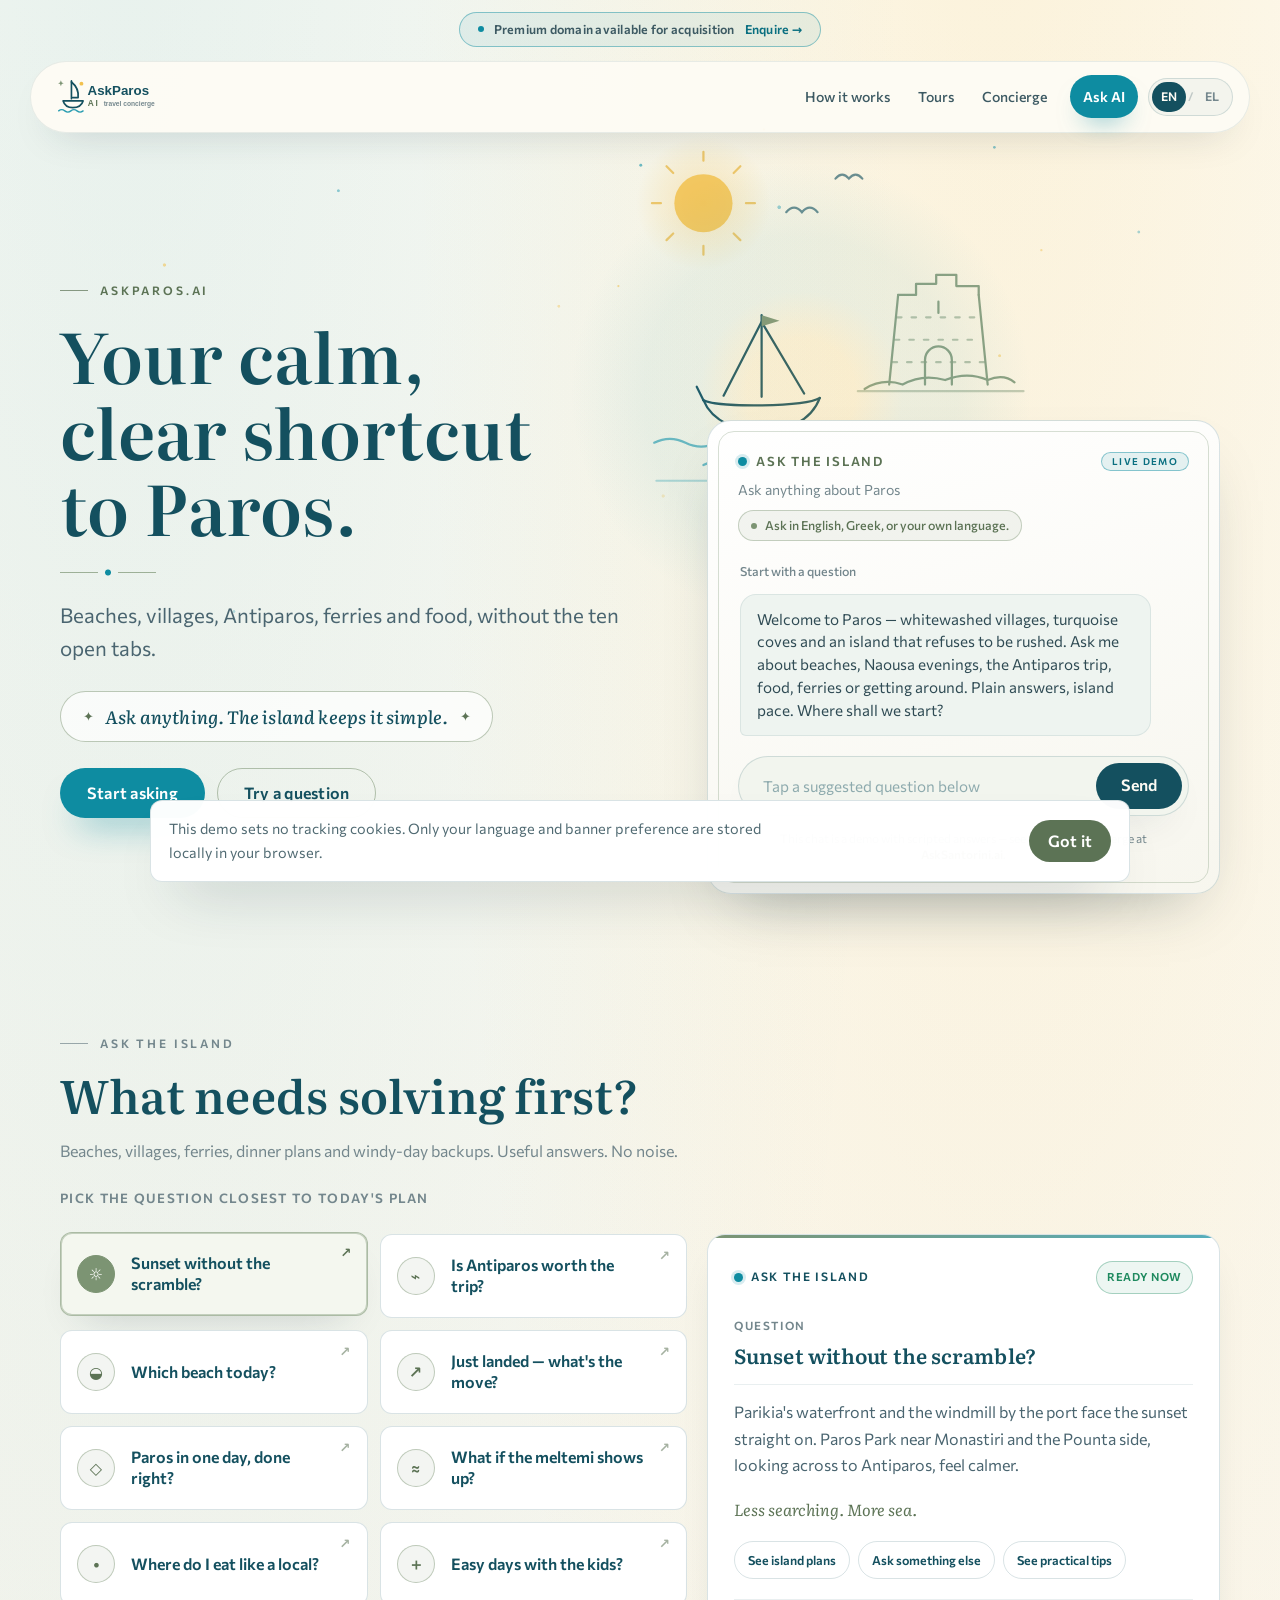
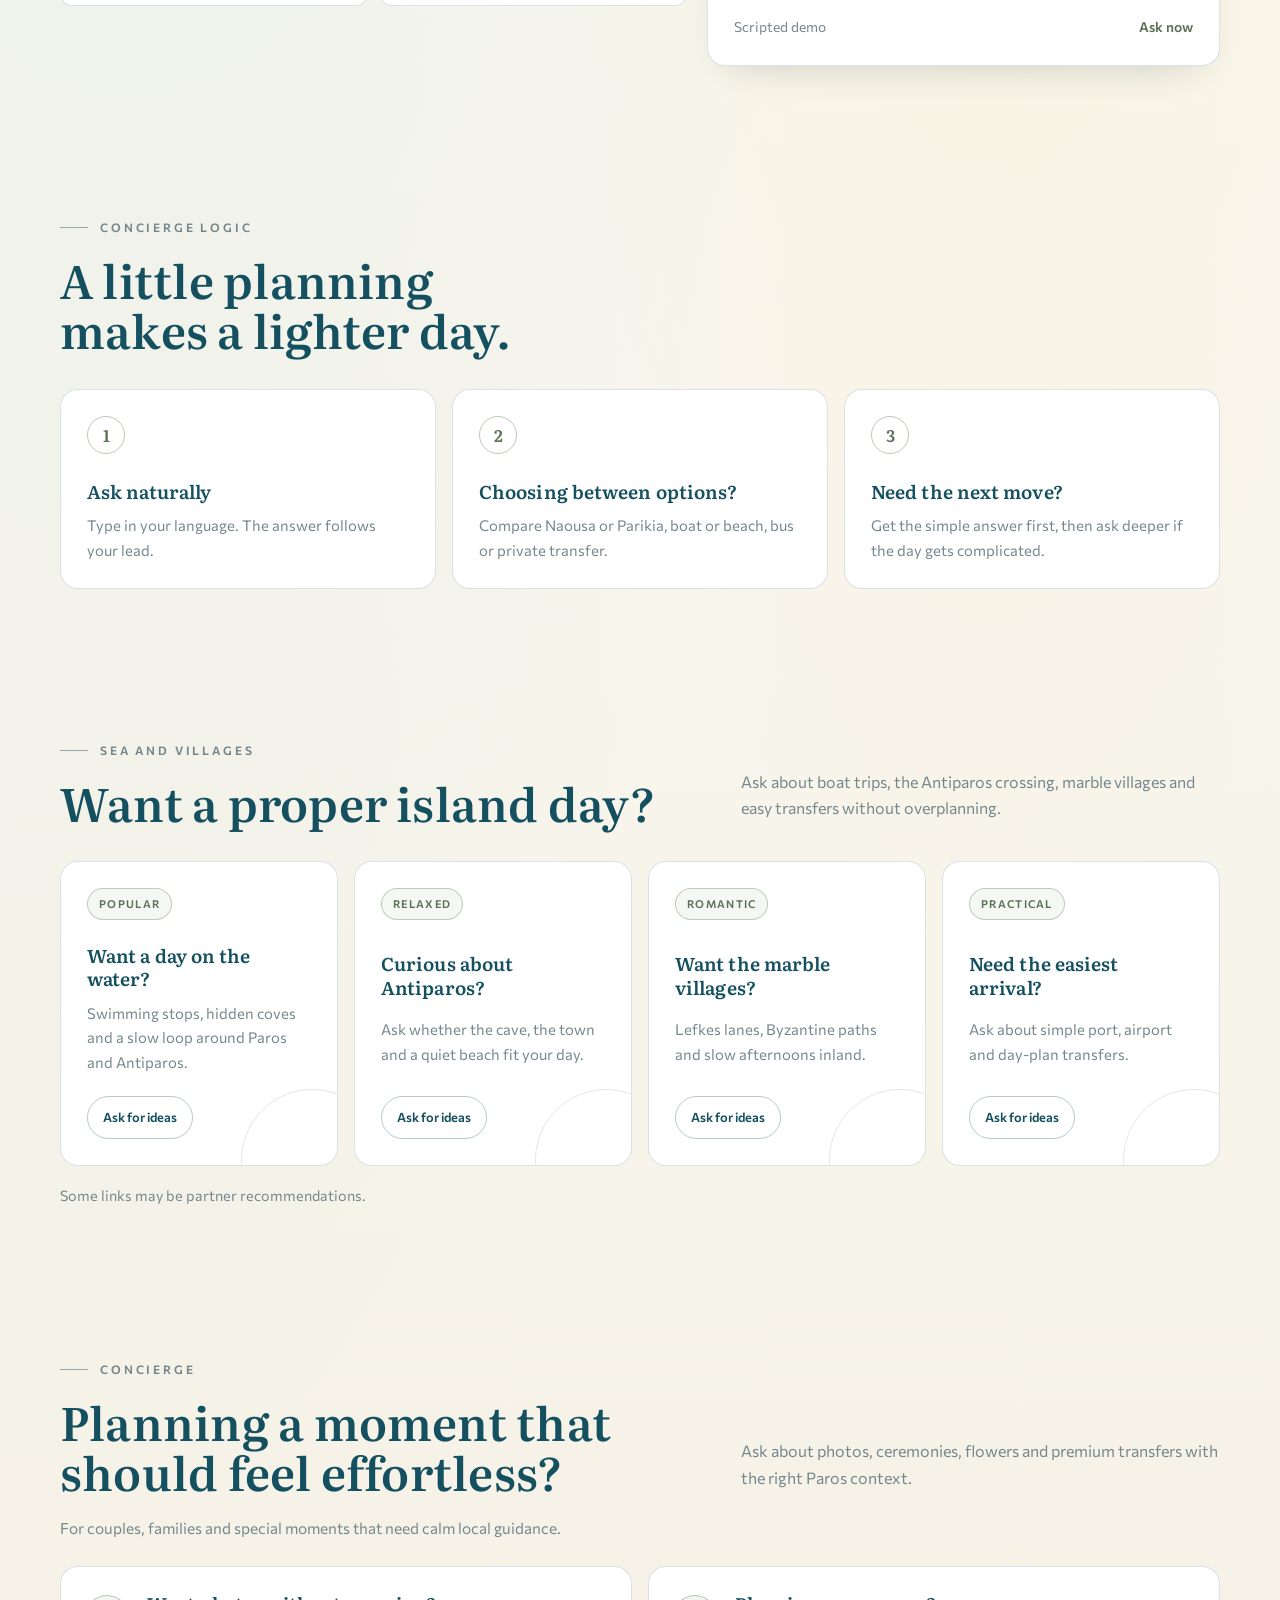
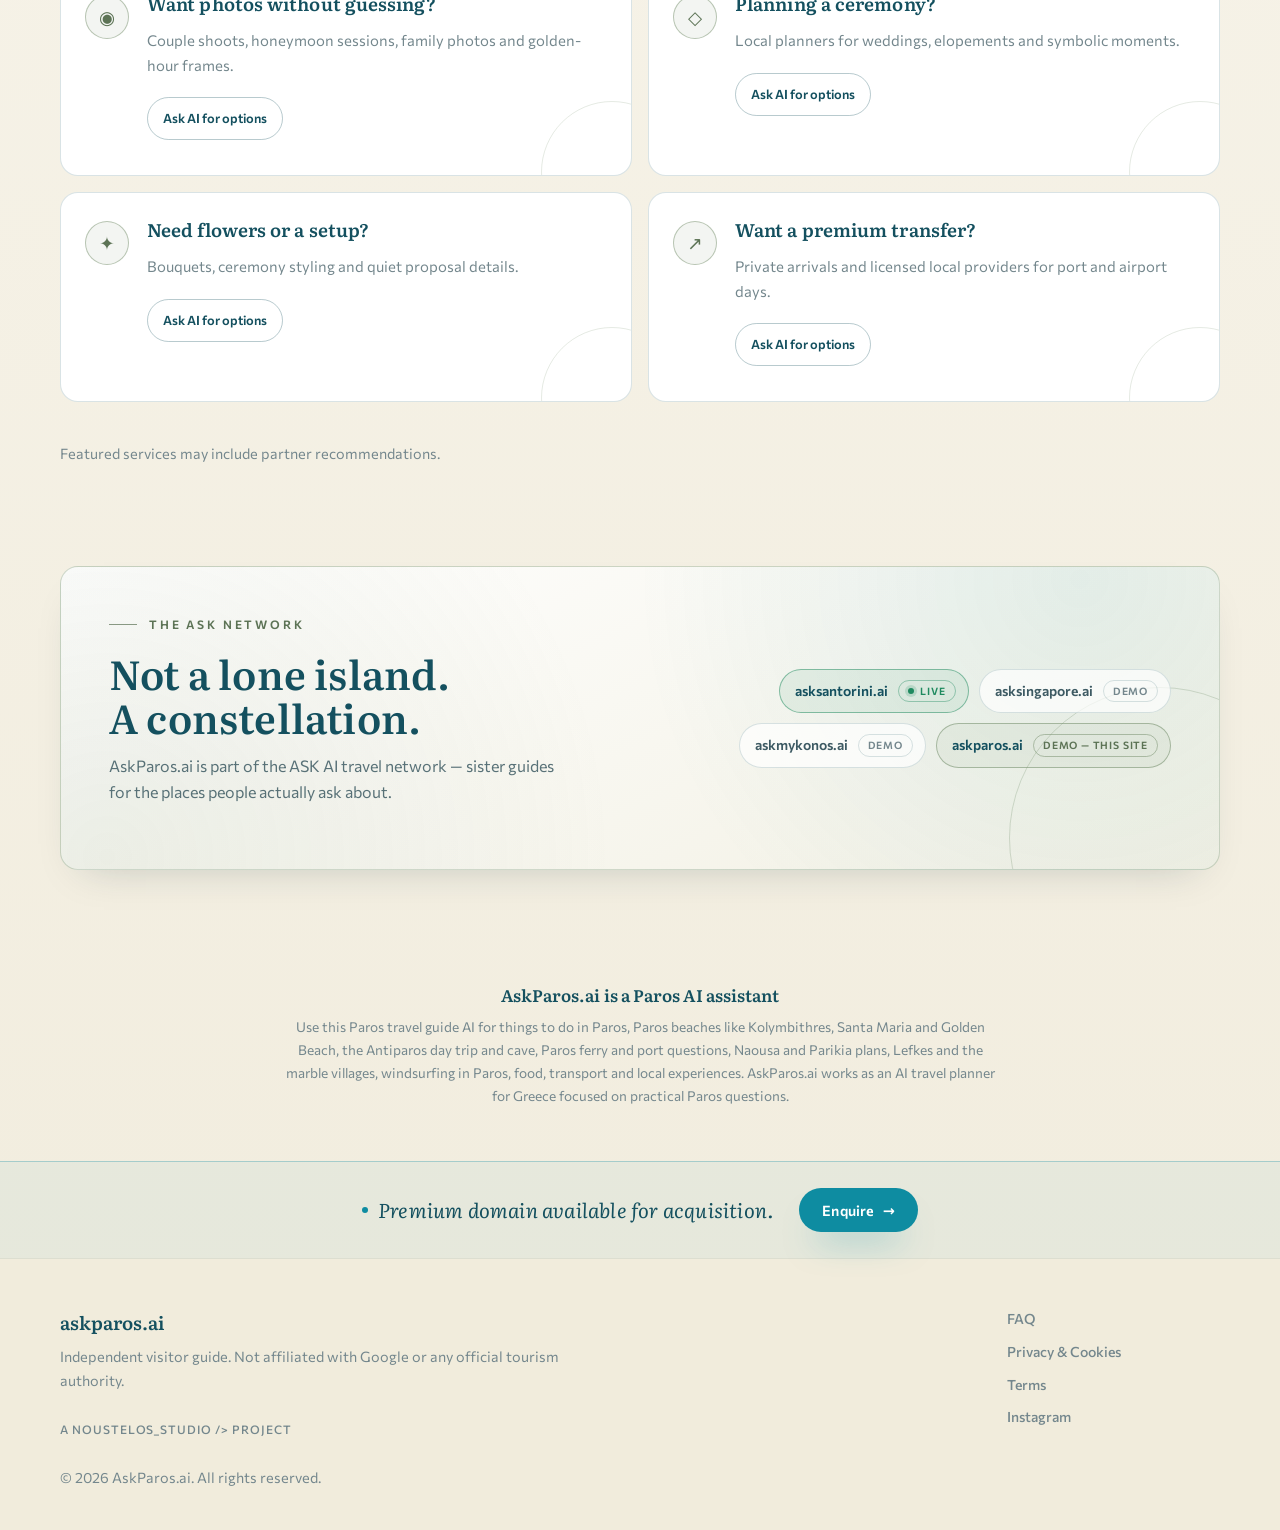
==== commit aea39556: "SEO fixes: PNG og:image, visible about section, hreflang cleanup, privacy links - Render assets/soci" ====
--- a/index.html
+++ b/index.html
@@ -7,36 +7,42 @@
     <meta name="description" content="AskParos.ai is your calm, clear shortcut to Paros: beaches, villages, Antiparos, ferries and food — answered simply, without the ten open tabs.">
     <meta name="robots" content="index, follow">
     <link rel="canonical" href="https://askparos.ai/">
-    <link rel="alternate" hreflang="en" href="https://askparos.ai/?lang=en">
-    <link rel="alternate" hreflang="el" href="https://askparos.ai/?lang=el">
-    <link rel="alternate" hreflang="x-default" href="https://askparos.ai/">
     <meta property="og:title" content="AskParos.ai – Calm, Clear Paros Answers">
     <meta property="og:description" content="Beaches, villages, Antiparos, ferries and food, without the ten open tabs. Ask anything. The island keeps it simple.">
     <meta property="og:url" content="https://askparos.ai/">
     <meta property="og:type" content="website">
     <meta property="og:site_name" content="Ask Paros AI">
     <meta property="og:locale" content="en_US">
-    <meta property="og:image" content="https://askparos.ai/assets/social/ask-paros-og.svg">
+    <meta property="og:locale:alternate" content="el_GR">
+    <meta property="og:image" content="https://askparos.ai/assets/social/ask-paros-og.png">
     <meta property="og:image:alt" content="Ask Paros AI logo on a light Aegean background">
     <meta property="og:image:width" content="1200">
     <meta property="og:image:height" content="630">
     <meta name="twitter:card" content="summary_large_image">
     <meta name="twitter:title" content="AskParos.ai – Calm, Clear Paros Answers">
     <meta name="twitter:description" content="Your calm, clear shortcut to Paros. Useful answers, minimal noise.">
-    <meta name="twitter:image" content="https://askparos.ai/assets/social/ask-paros-og.svg">
+    <meta name="twitter:image" content="https://askparos.ai/assets/social/ask-paros-og.png">
     <meta name="theme-color" content="#F8F5EC">
     <link rel="icon" href="assets/icons/favicon.svg" type="image/svg+xml">
     <link rel="preconnect" href="https://fonts.googleapis.com">
     <link rel="preconnect" href="https://fonts.gstatic.com" crossorigin>
     <link href="https://fonts.googleapis.com/css2?family=Commissioner:wght@400;500;600&family=Literata:ital,wght@0,500;0,600;0,700;1,500;1,600&display=swap" rel="stylesheet">
-    <link rel="stylesheet" href="styles.css?v=paros2">
+    <link rel="stylesheet" href="styles.css?v=paros3">
     <script type="application/ld+json">
       {
         "@context": "https://schema.org",
         "@graph": [
           {
+            "@type": "Organization",
+            "@id": "https://askparos.ai/#organization",
+            "name": "AskParos.ai",
+            "url": "https://askparos.ai/",
+            "logo": "https://askparos.ai/assets/brand/ask-paros-logo.svg"
+          },
+          {
             "@type": "WebSite",
             "@id": "https://askparos.ai/#website",
+            "publisher": { "@id": "https://askparos.ai/#organization" },
             "name": "AskParos.ai",
             "url": "https://askparos.ai/",
             "description": "AskParos.ai is a calm, clear Paros assistant for travel questions about beaches, villages, Antiparos, ferries, food and local plans.",
@@ -383,9 +389,11 @@
       </section>
     </main>
 
-    <section class="seo-context" aria-label="AskParos.ai search context">
-      <h2>AskParos.ai is a Paros AI assistant</h2>
-      <p>Use this Paros travel guide AI for things to do in Paros, Paros beaches like Kolymbithres, Santa Maria and Golden Beach, the Antiparos day trip and cave, Paros ferry and port questions, Naousa and Parikia plans, Lefkes and the marble villages, windsurfing in Paros, food, transport and local experiences. AskParos.ai works as an AI travel planner for Greece focused on practical Paros questions.</p>
+    <section class="seo-context" aria-label="About AskParos.ai">
+      <div class="seo-context-inner section-shell">
+        <h2 data-i18n="seoContextTitle">AskParos.ai is a Paros AI assistant</h2>
+        <p data-i18n="seoContextText">Use this Paros travel guide AI for things to do in Paros, Paros beaches like Kolymbithres, Santa Maria and Golden Beach, the Antiparos day trip and cave, Paros ferry and port questions, Naousa and Parikia plans, Lefkes and the marble villages, windsurfing in Paros, food, transport and local experiences. AskParos.ai works as an AI travel planner for Greece focused on practical Paros questions.</p>
+      </div>
     </section>
 
     <div class="acquisition-strip">
@@ -440,6 +448,6 @@
       </div>
     </dialog>
 
-    <script src="script.js?v=paros1" defer></script>
+    <script src="script.js?v=paros3" defer></script>
   </body>
 </html>
--- a/styles.css
+++ b/styles.css
@@ -182,16 +182,25 @@
 }
 
 .seo-context {
-  position: absolute;
-  width: 1px;
-  height: 1px;
-  margin: -1px;
-  padding: 0;
-  border: 0;
-  overflow: hidden;
-  clip: rect(0 0 0 0);
-  clip-path: inset(50%);
-  white-space: nowrap;
+  padding: 40px 16px;
+}
+
+.seo-context-inner {
+  max-width: 720px;
+  margin: 0 auto;
+  text-align: center;
+}
+
+.seo-context h2 {
+  font-size: 1.05rem;
+  color: var(--deep);
+  margin-bottom: 10px;
+}
+
+.seo-context p {
+  font-size: 0.85rem;
+  line-height: 1.7;
+  color: var(--muted);
 }
 
 /* --------------------------------------------------------------------------
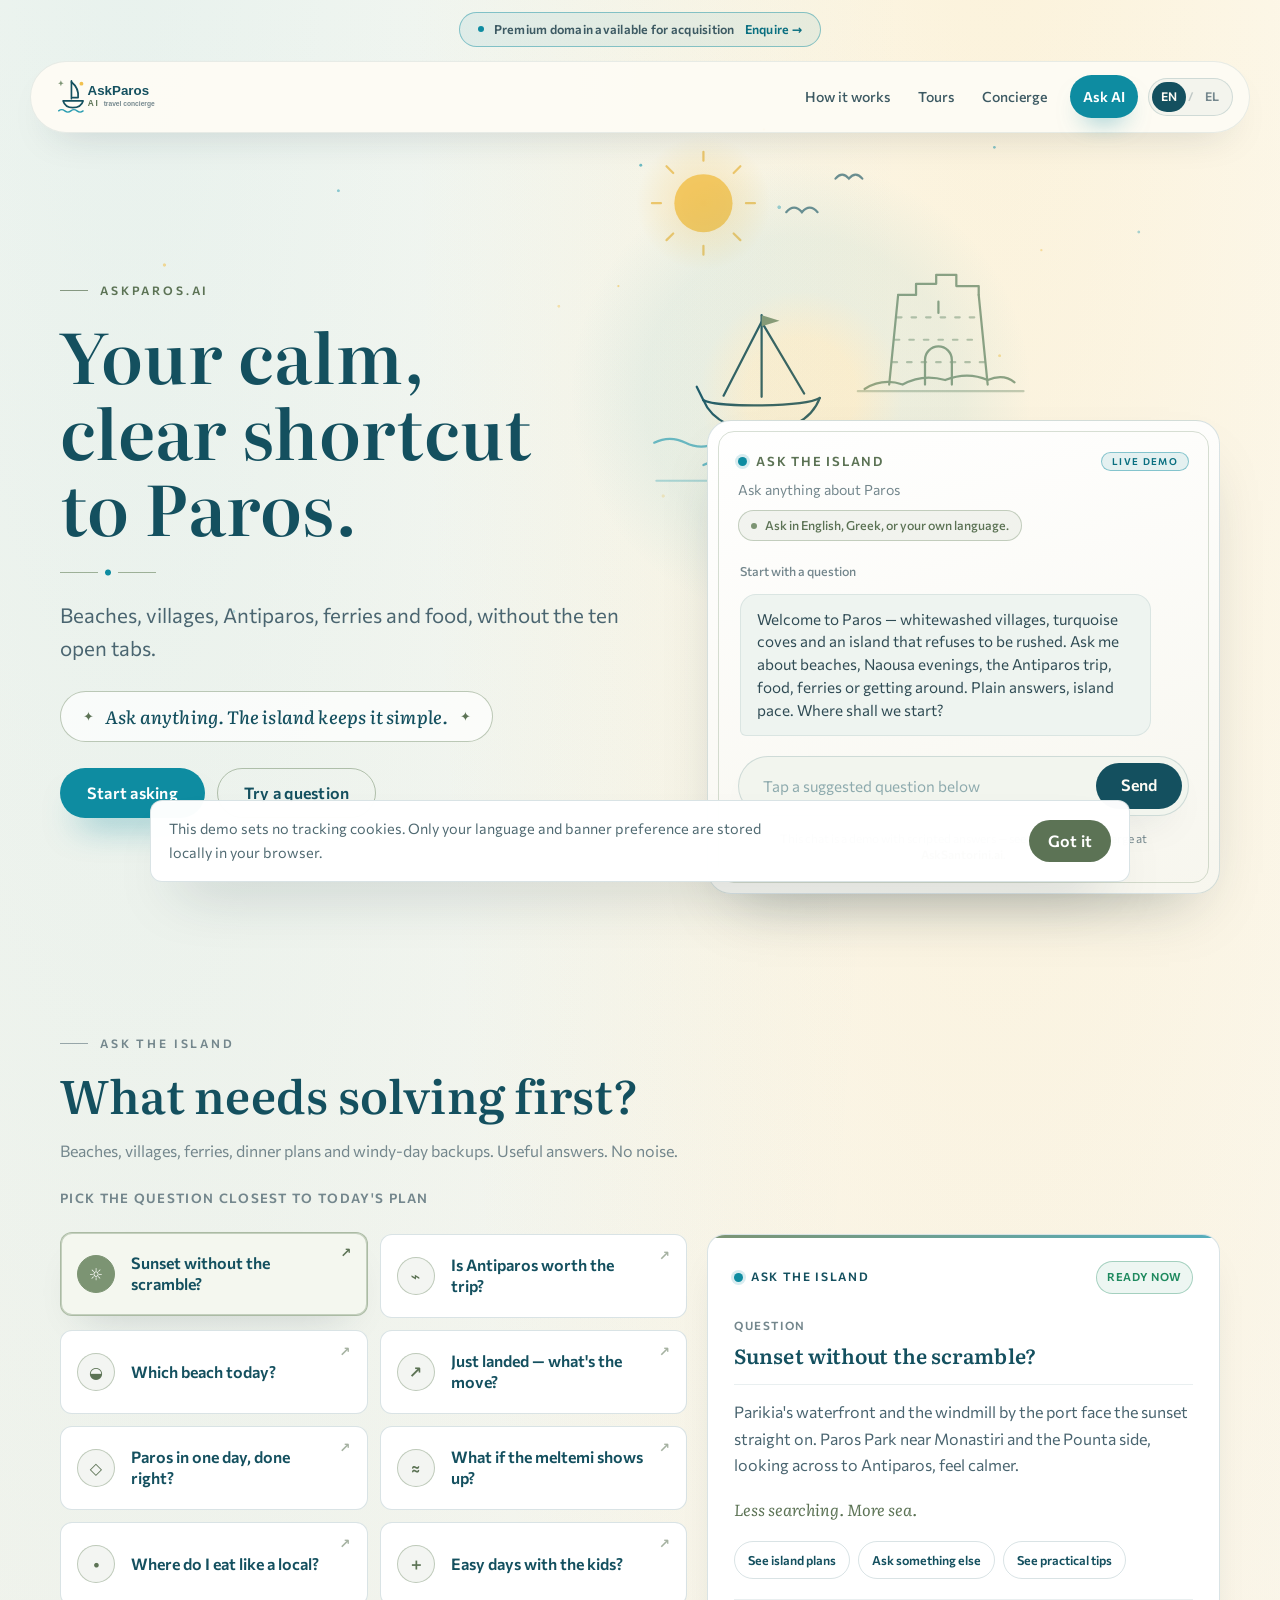
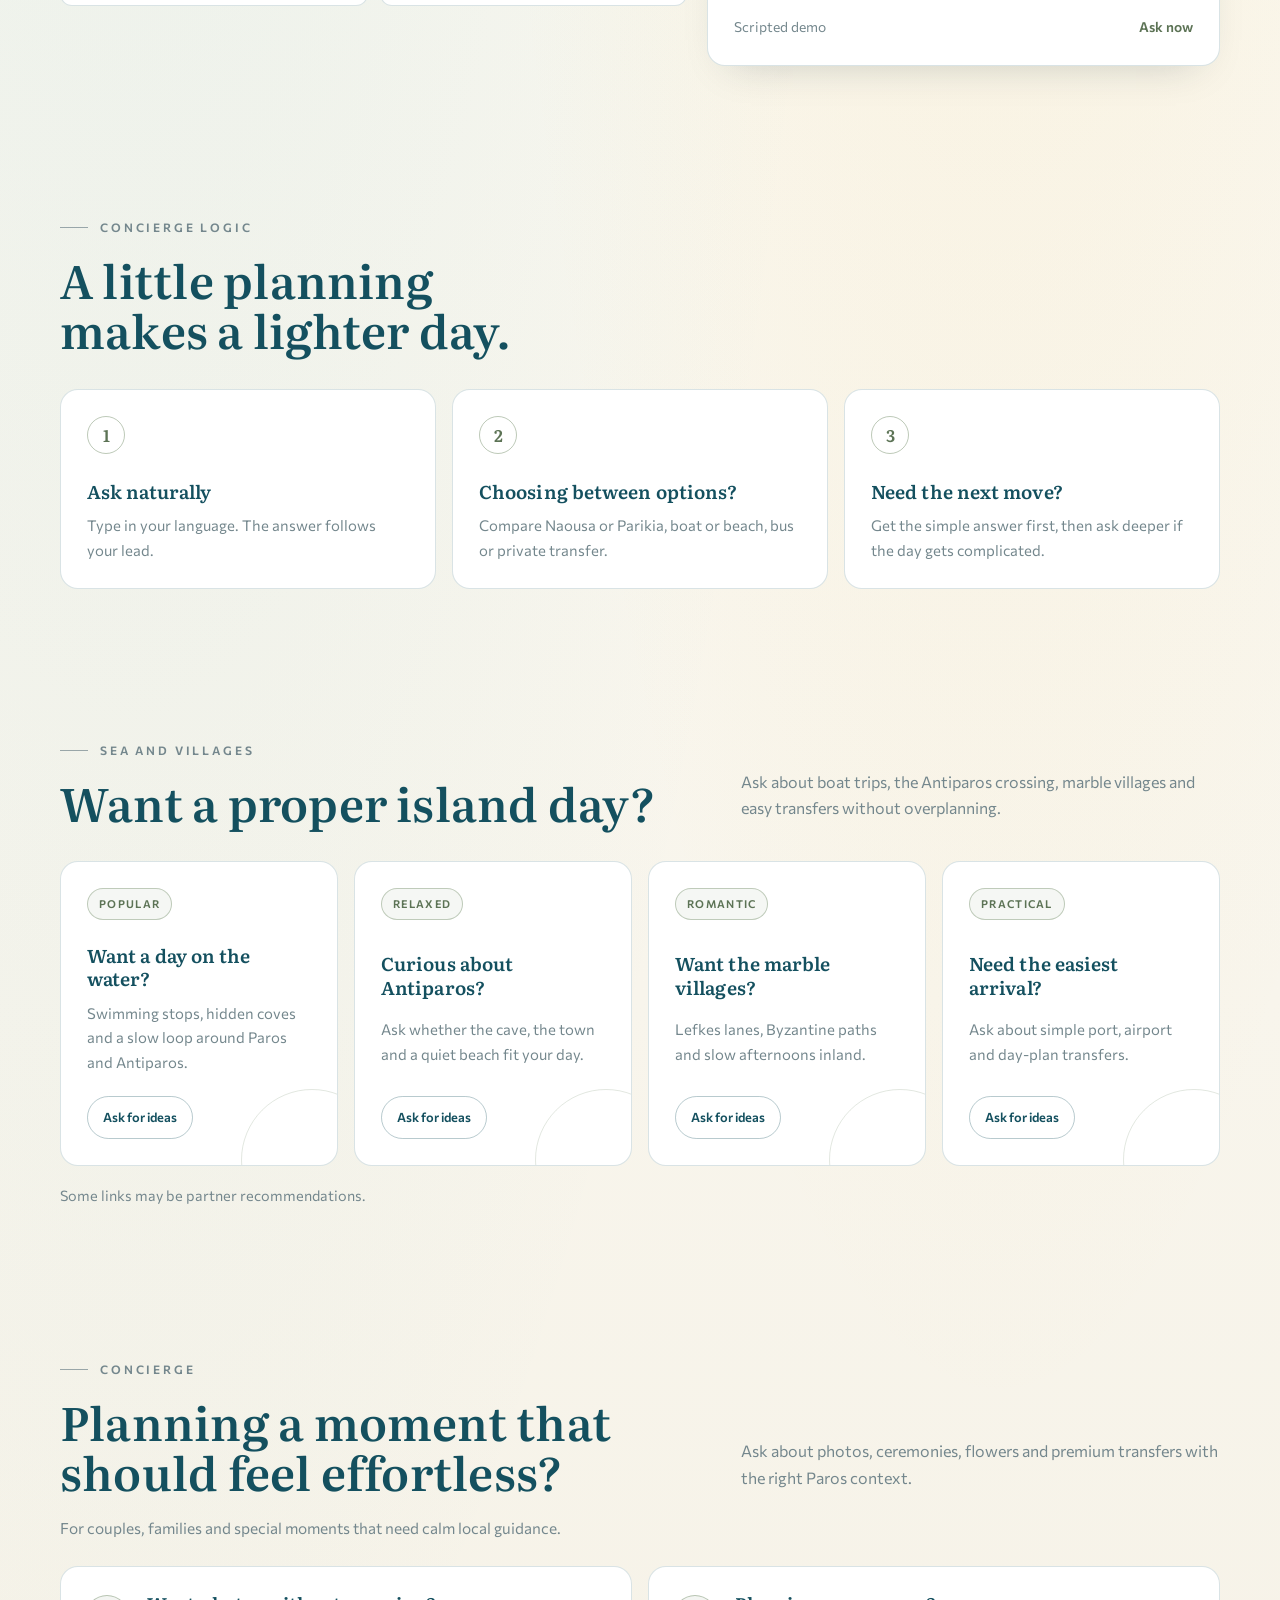
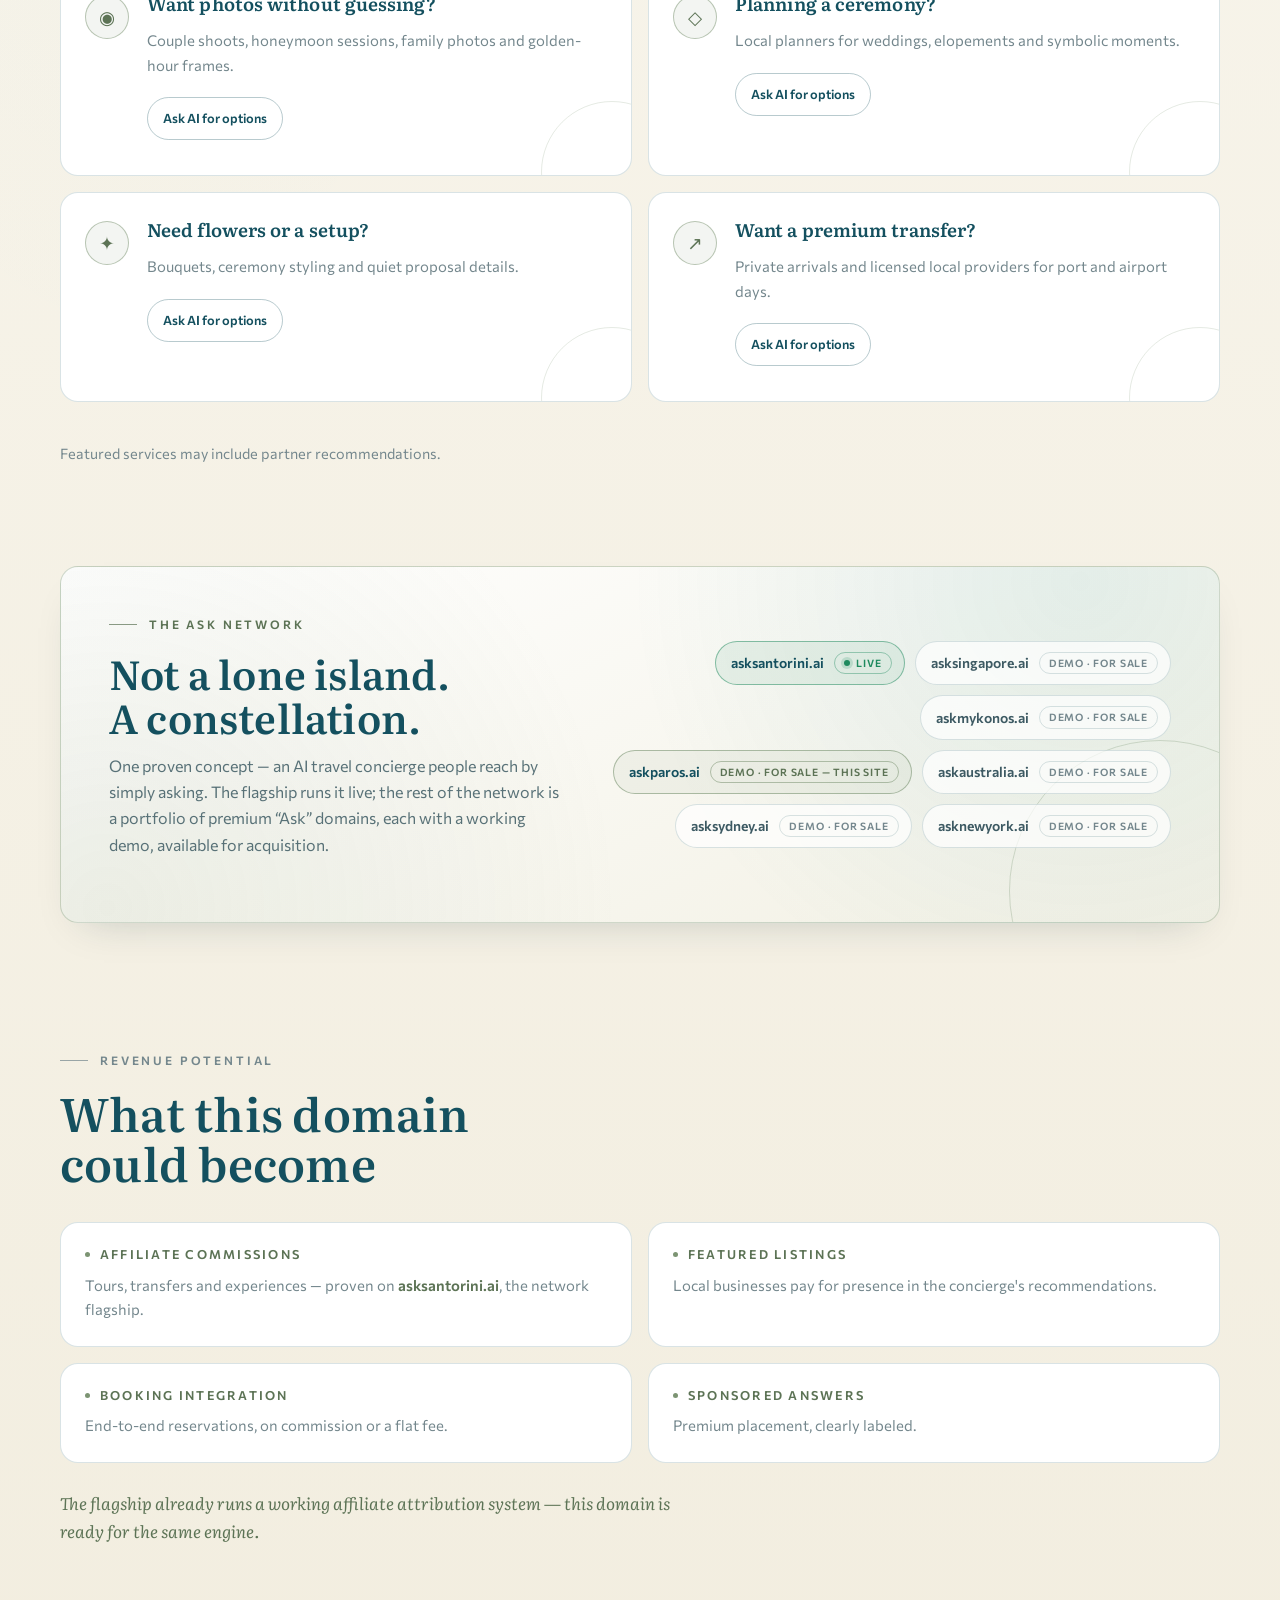
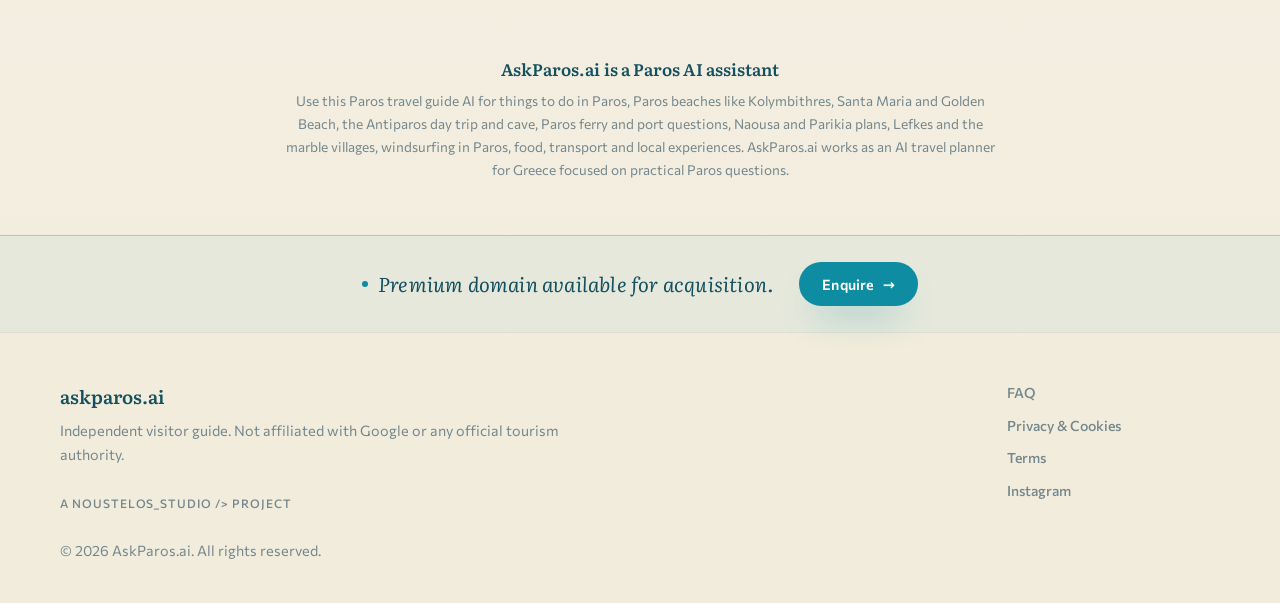
==== commit 6f1f603c: "feat: full ASK constellation panel (7 domains) + revenue potential section - Network panel: portfoli" ====
--- a/index.html
+++ b/index.html
@@ -27,7 +27,7 @@
     <link rel="preconnect" href="https://fonts.googleapis.com">
     <link rel="preconnect" href="https://fonts.gstatic.com" crossorigin>
     <link href="https://fonts.googleapis.com/css2?family=Commissioner:wght@400;500;600&family=Literata:ital,wght@0,500;0,600;0,700;1,500;1,600&display=swap" rel="stylesheet">
-    <link rel="stylesheet" href="styles.css?v=paros3">
+    <link rel="stylesheet" href="styles.css?v=paros4">
     <script type="application/ld+json">
       {
         "@context": "https://schema.org",
@@ -377,15 +377,46 @@
           <div class="network-copy">
             <p class="eyebrow" data-i18n="networkEyebrow">The ASK Network</p>
             <h2 data-i18n="networkTitle">Not a lone island. A constellation.</h2>
-            <p data-i18n="networkText">AskParos.ai is part of the ASK AI travel network — sister guides for the places people actually ask about.</p>
+            <p data-i18n="networkText">One proven concept — an AI travel concierge people reach by simply asking. The flagship runs it live; the rest of the network is a portfolio of premium “Ask” domains, each with a working demo, available for acquisition.</p>
           </div>
           <div class="network-destinations">
             <a class="network-destination is-live" href="https://asksantorini.ai" target="_blank" rel="noopener noreferrer">asksantorini.ai <span class="network-badge">Live</span></a>
-            <a class="network-destination is-demo" href="https://asksingapore.ai" target="_blank" rel="noopener noreferrer">asksingapore.ai <span class="network-badge">Demo</span></a>
-            <a class="network-destination is-demo" href="https://askmykonos.ai" target="_blank" rel="noopener noreferrer">askmykonos.ai <span class="network-badge">Demo</span></a>
-            <span class="network-destination is-demo is-here">askparos.ai <span class="network-badge" data-i18n="networkThisSite">Demo — this site</span></span>
-          </div>
-        </div>
+            <a class="network-destination is-demo" href="https://asksingapore.ai" target="_blank" rel="noopener noreferrer">asksingapore.ai <span class="network-badge" data-i18n="networkForSale">Demo · For sale</span></a>
+            <a class="network-destination is-demo" href="https://askmykonos.ai" target="_blank" rel="noopener noreferrer">askmykonos.ai <span class="network-badge" data-i18n="networkForSale">Demo · For sale</span></a>
+            <span class="network-destination is-demo is-here">askparos.ai <span class="network-badge" data-i18n="networkThisSite">Demo · For sale — this site</span></span>
+            <a class="network-destination is-demo" href="https://askaustralia.ai" target="_blank" rel="noopener noreferrer">askaustralia.ai <span class="network-badge" data-i18n="networkForSale">Demo · For sale</span></a>
+            <a class="network-destination is-demo" href="https://asksydney.ai" target="_blank" rel="noopener noreferrer">asksydney.ai <span class="network-badge" data-i18n="networkForSale">Demo · For sale</span></a>
+            <a class="network-destination is-demo" href="https://asknewyork.ai" target="_blank" rel="noopener noreferrer">asknewyork.ai <span class="network-badge" data-i18n="networkForSale">Demo · For sale</span></a>
+          </div>
+        </div>
+      </section>
+
+      <!-- Revenue potential: monetisation paths for a prospective buyer.
+           Honesty rule: paths + flagship proof only — no earnings claims. -->
+      <section class="revenue-section section-shell" id="revenue" aria-labelledby="revenue-title">
+        <div class="section-heading">
+          <p class="eyebrow" data-i18n="revenueEyebrow">Revenue Potential</p>
+          <h2 id="revenue-title" data-i18n="revenueTitle">What this domain could become</h2>
+        </div>
+        <div class="revenue-grid">
+          <article class="revenue-card">
+            <h3><span class="revenue-pip" aria-hidden="true"></span><span data-i18n="revenueAffiliateTitle">Affiliate commissions</span></h3>
+            <p><span data-i18n="revenueAffiliateText">Tours, transfers and experiences — proven on</span> <a href="https://asksantorini.ai" target="_blank" rel="noopener noreferrer">asksantorini.ai</a><span data-i18n="revenueAffiliateTail">, the network flagship.</span></p>
+          </article>
+          <article class="revenue-card">
+            <h3><span class="revenue-pip" aria-hidden="true"></span><span data-i18n="revenueListingsTitle">Featured listings</span></h3>
+            <p data-i18n="revenueListingsText">Local businesses pay for presence in the concierge's recommendations.</p>
+          </article>
+          <article class="revenue-card">
+            <h3><span class="revenue-pip" aria-hidden="true"></span><span data-i18n="revenueBookingTitle">Booking integration</span></h3>
+            <p data-i18n="revenueBookingText">End-to-end reservations, on commission or a flat fee.</p>
+          </article>
+          <article class="revenue-card">
+            <h3><span class="revenue-pip" aria-hidden="true"></span><span data-i18n="revenueSponsoredTitle">Sponsored answers</span></h3>
+            <p data-i18n="revenueSponsoredText">Premium placement, clearly labeled.</p>
+          </article>
+        </div>
+        <p class="revenue-proof" data-i18n="revenueProof">The flagship already runs a working affiliate attribution system — this domain is ready for the same engine.</p>
       </section>
     </main>
 
@@ -448,6 +479,6 @@
       </div>
     </dialog>
 
-    <script src="script.js?v=paros3" defer></script>
+    <script src="script.js?v=paros4" defer></script>
   </body>
 </html>
--- a/styles.css
+++ b/styles.css
@@ -1610,6 +1610,79 @@
 }
 
 /* --------------------------------------------------------------------------
+   Revenue potential — monetisation paths for a prospective buyer.
+   Honesty rule: paths + flagship proof only, no earnings claims.
+   -------------------------------------------------------------------------- */
+
+.revenue-section {
+  padding: 52px 0 76px;
+}
+
+.revenue-grid {
+  display: grid;
+  grid-template-columns: repeat(2, minmax(0, 1fr));
+  gap: 16px;
+}
+
+.revenue-card {
+  padding: 24px;
+  border: 1px solid var(--line);
+  border-radius: var(--radius);
+  background: var(--card);
+  transition: border-color 180ms ease, box-shadow 180ms ease;
+}
+
+.revenue-card:hover {
+  border-color: rgba(124, 148, 115, 0.55);
+  box-shadow: var(--shadow-soft);
+}
+
+.revenue-card h3 {
+  display: flex;
+  align-items: center;
+  gap: 10px;
+  margin: 0 0 10px;
+  color: var(--sage-deep);
+  font-family: var(--sans);
+  font-size: 0.78rem;
+  font-weight: 600;
+  letter-spacing: 0.18em;
+  text-transform: uppercase;
+}
+
+.revenue-pip {
+  flex: 0 0 auto;
+  width: 5px;
+  height: 5px;
+  border-radius: 50%;
+  background: var(--sage);
+}
+
+.revenue-card p {
+  margin: 0;
+  color: var(--muted);
+  font-size: 0.93rem;
+}
+
+.revenue-card p a {
+  color: var(--sage-deep);
+  font-weight: 600;
+}
+
+.revenue-card p a:hover {
+  color: var(--deep);
+}
+
+.revenue-proof {
+  max-width: 620px;
+  margin: 26px 0 0;
+  color: var(--sage-deep);
+  font-family: var(--serif);
+  font-size: 1.05rem;
+  font-style: italic;
+}
+
+/* --------------------------------------------------------------------------
    Acquisition strip (pre-footer)
    -------------------------------------------------------------------------- */
 
@@ -2044,7 +2117,8 @@
   .question-grid,
   .steps-grid,
   .tour-grid,
-  .concierge-grid {
+  .concierge-grid,
+  .revenue-grid {
     grid-template-columns: repeat(2, minmax(0, 1fr));
     gap: 14px;
   }
@@ -2180,7 +2254,8 @@
 
   .question-grid,
   .tour-grid,
-  .concierge-grid {
+  .concierge-grid,
+  .revenue-grid {
     grid-template-columns: repeat(2, minmax(0, 1fr));
   }
 
@@ -2374,7 +2449,8 @@
   .question-grid,
   .steps-grid,
   .tour-grid,
-  .concierge-grid {
+  .concierge-grid,
+  .revenue-grid {
     grid-template-columns: 1fr;
     gap: 12px;
   }
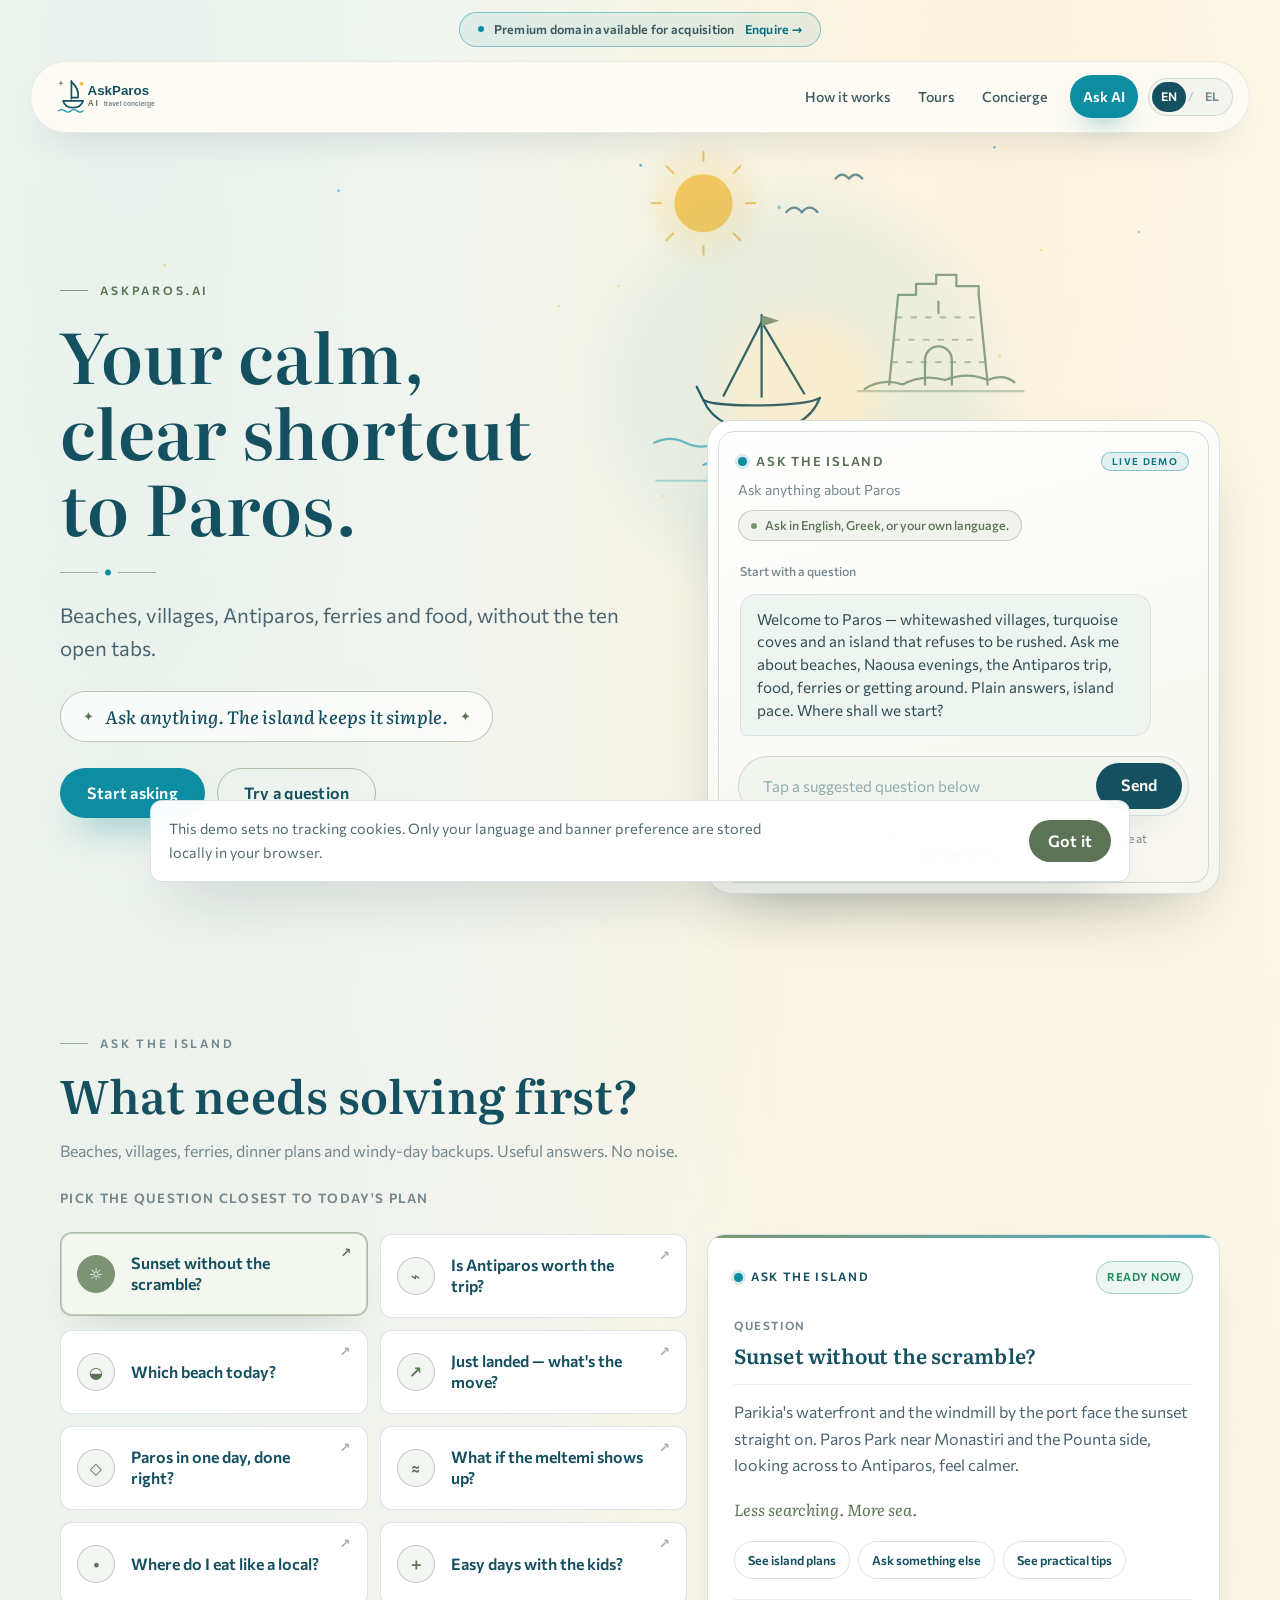
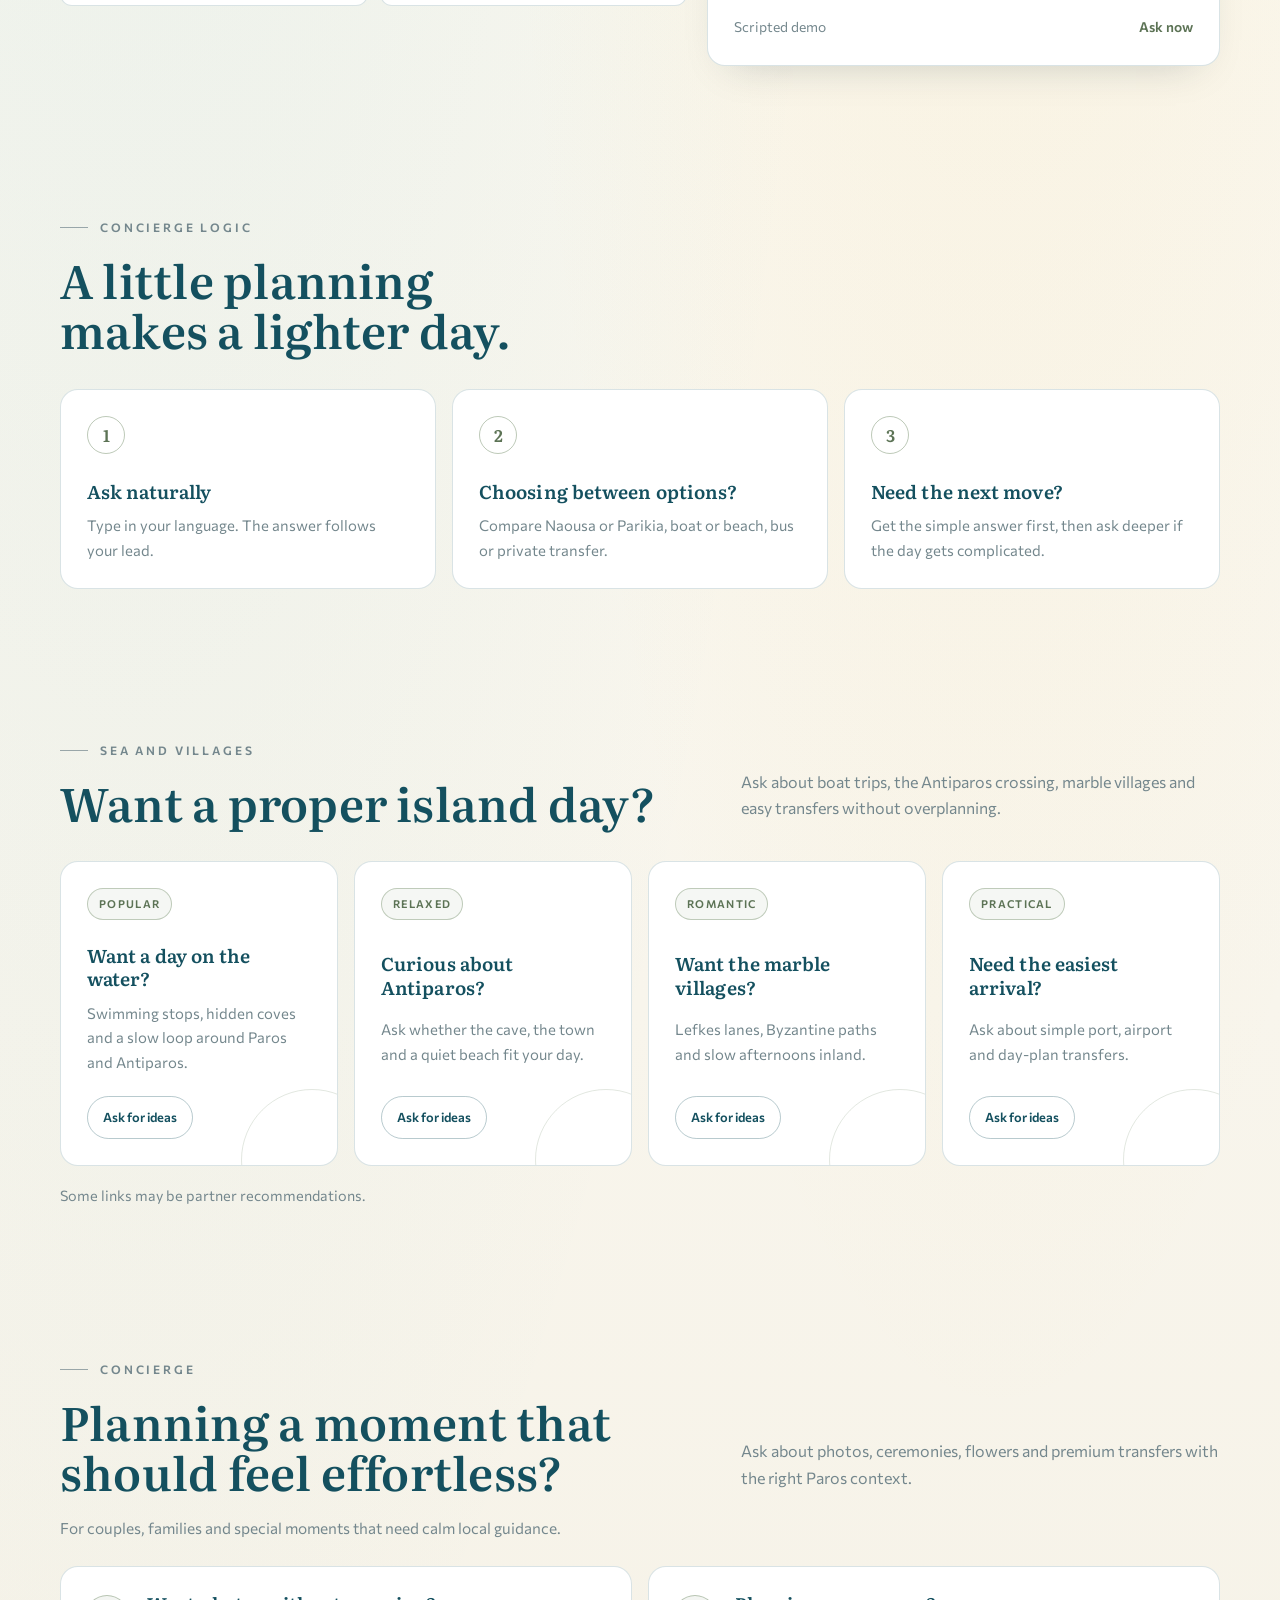
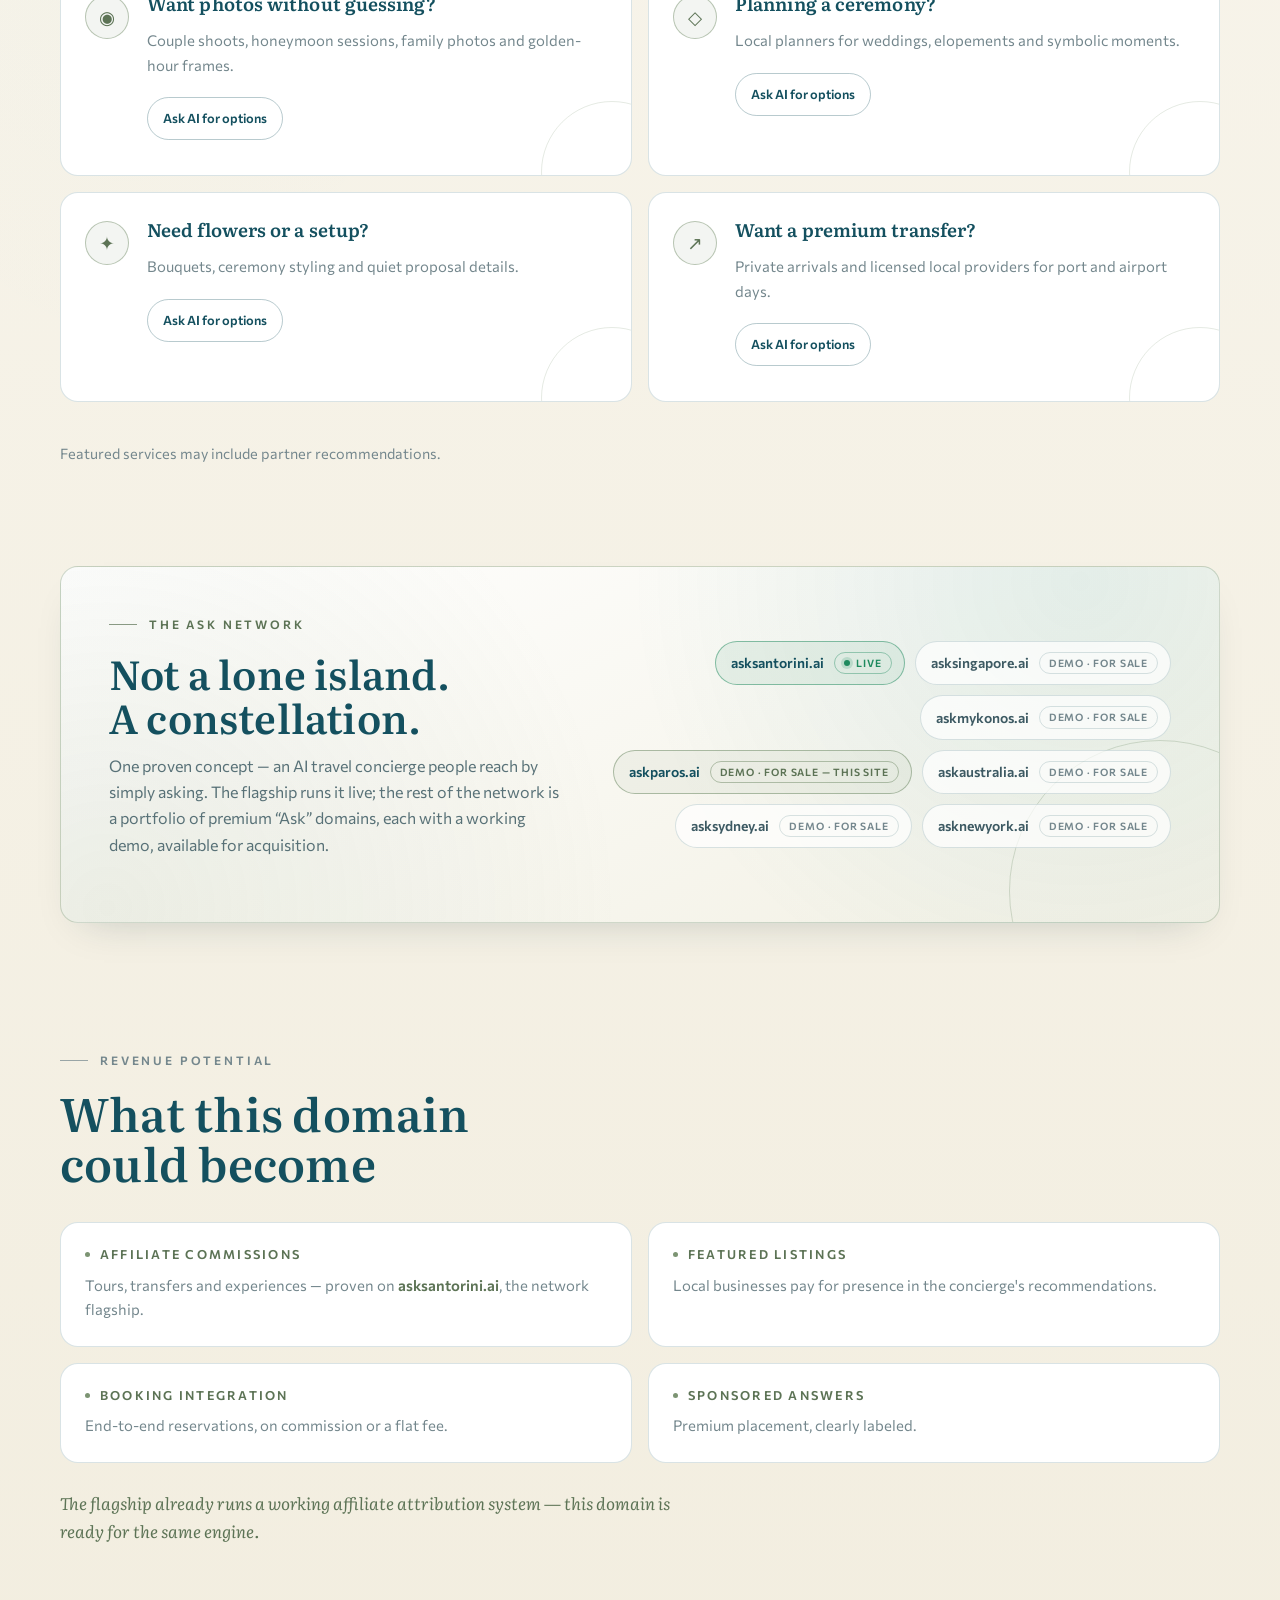
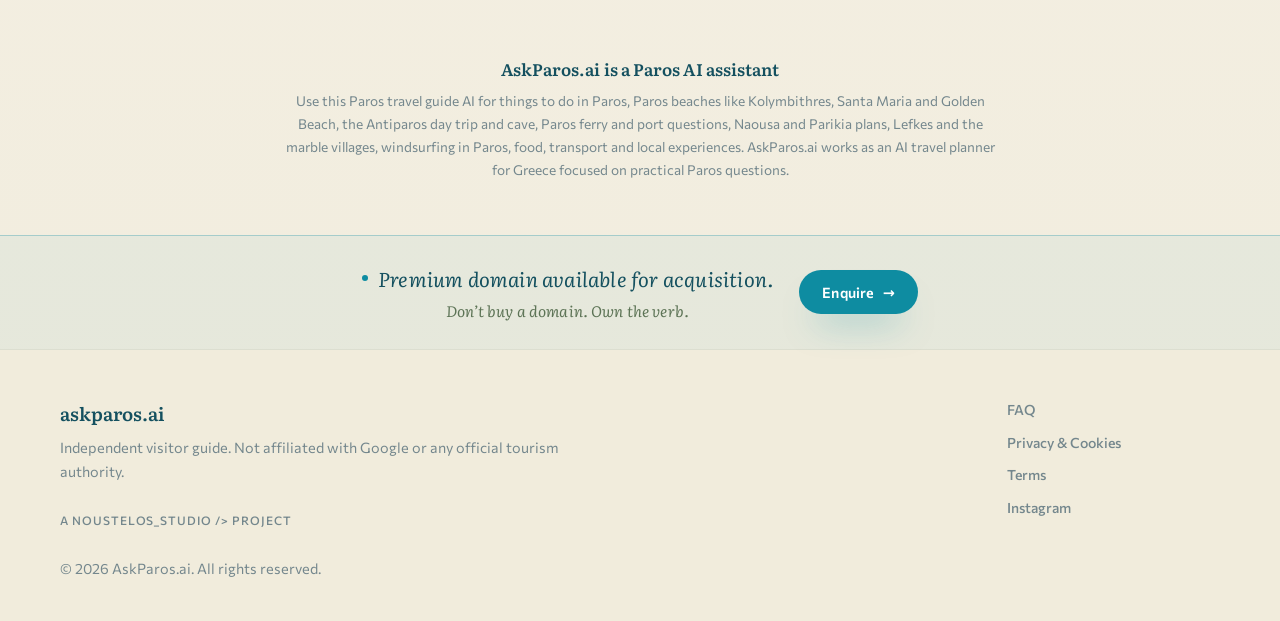
==== commit 648d64bc: "feat: acquisition slogan — Don't buy a domain. Own the verb. Second line in the pre-footer acquisiti" ====
--- a/index.html
+++ b/index.html
@@ -27,7 +27,7 @@
     <link rel="preconnect" href="https://fonts.googleapis.com">
     <link rel="preconnect" href="https://fonts.gstatic.com" crossorigin>
     <link href="https://fonts.googleapis.com/css2?family=Commissioner:wght@400;500;600&family=Literata:ital,wght@0,500;0,600;0,700;1,500;1,600&display=swap" rel="stylesheet">
-    <link rel="stylesheet" href="styles.css?v=paros4">
+    <link rel="stylesheet" href="styles.css?v=paros5">
     <script type="application/ld+json">
       {
         "@context": "https://schema.org",
@@ -429,7 +429,10 @@
 
     <div class="acquisition-strip">
       <div class="acquisition-strip-inner section-shell">
-        <p><span class="acquisition-dot" aria-hidden="true"></span> Premium domain available for acquisition.</p>
+        <div class="acquisition-strip-copy">
+          <p><span class="acquisition-dot" aria-hidden="true"></span> Premium domain available for acquisition.</p>
+          <p class="acquisition-slogan">Don&rsquo;t buy a domain. Own the verb.</p>
+        </div>
         <a class="button button-primary" href="mailto:info@asksantorini.ai?subject=AskParos.ai%20Domain%20Acquisition">Enquire <span aria-hidden="true">&rarr;</span></a>
       </div>
     </div>
@@ -479,6 +482,6 @@
       </div>
     </dialog>
 
-    <script src="script.js?v=paros4" defer></script>
+    <script src="script.js?v=paros5" defer></script>
   </body>
 </html>
--- a/styles.css
+++ b/styles.css
@@ -1713,6 +1713,18 @@
   text-align: center;
 }
 
+.acquisition-strip-copy {
+  display: flex;
+  flex-direction: column;
+  align-items: center;
+  gap: 3px;
+}
+
+.acquisition-strip .acquisition-slogan {
+  color: var(--sage-deep);
+  font-size: 0.95rem;
+}
+
 .acquisition-strip .button {
   gap: 8px;
   min-height: 44px;
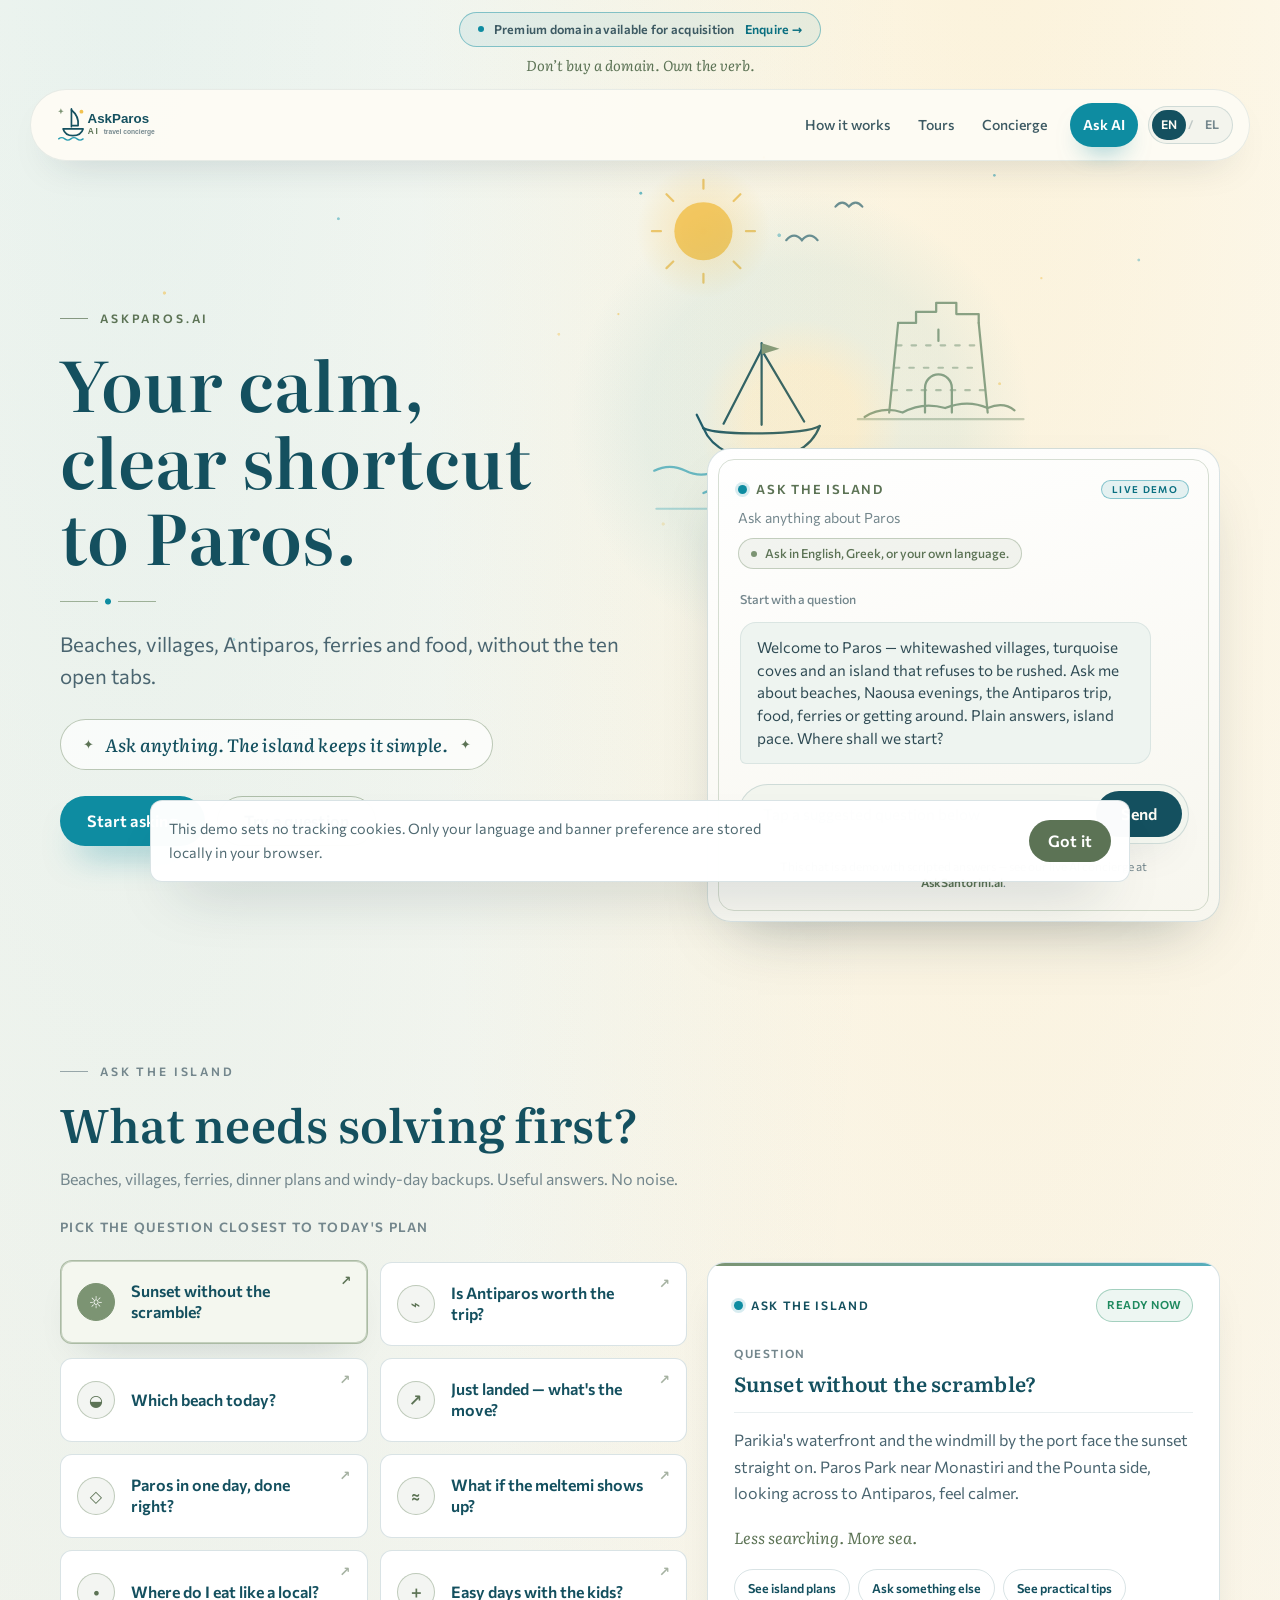
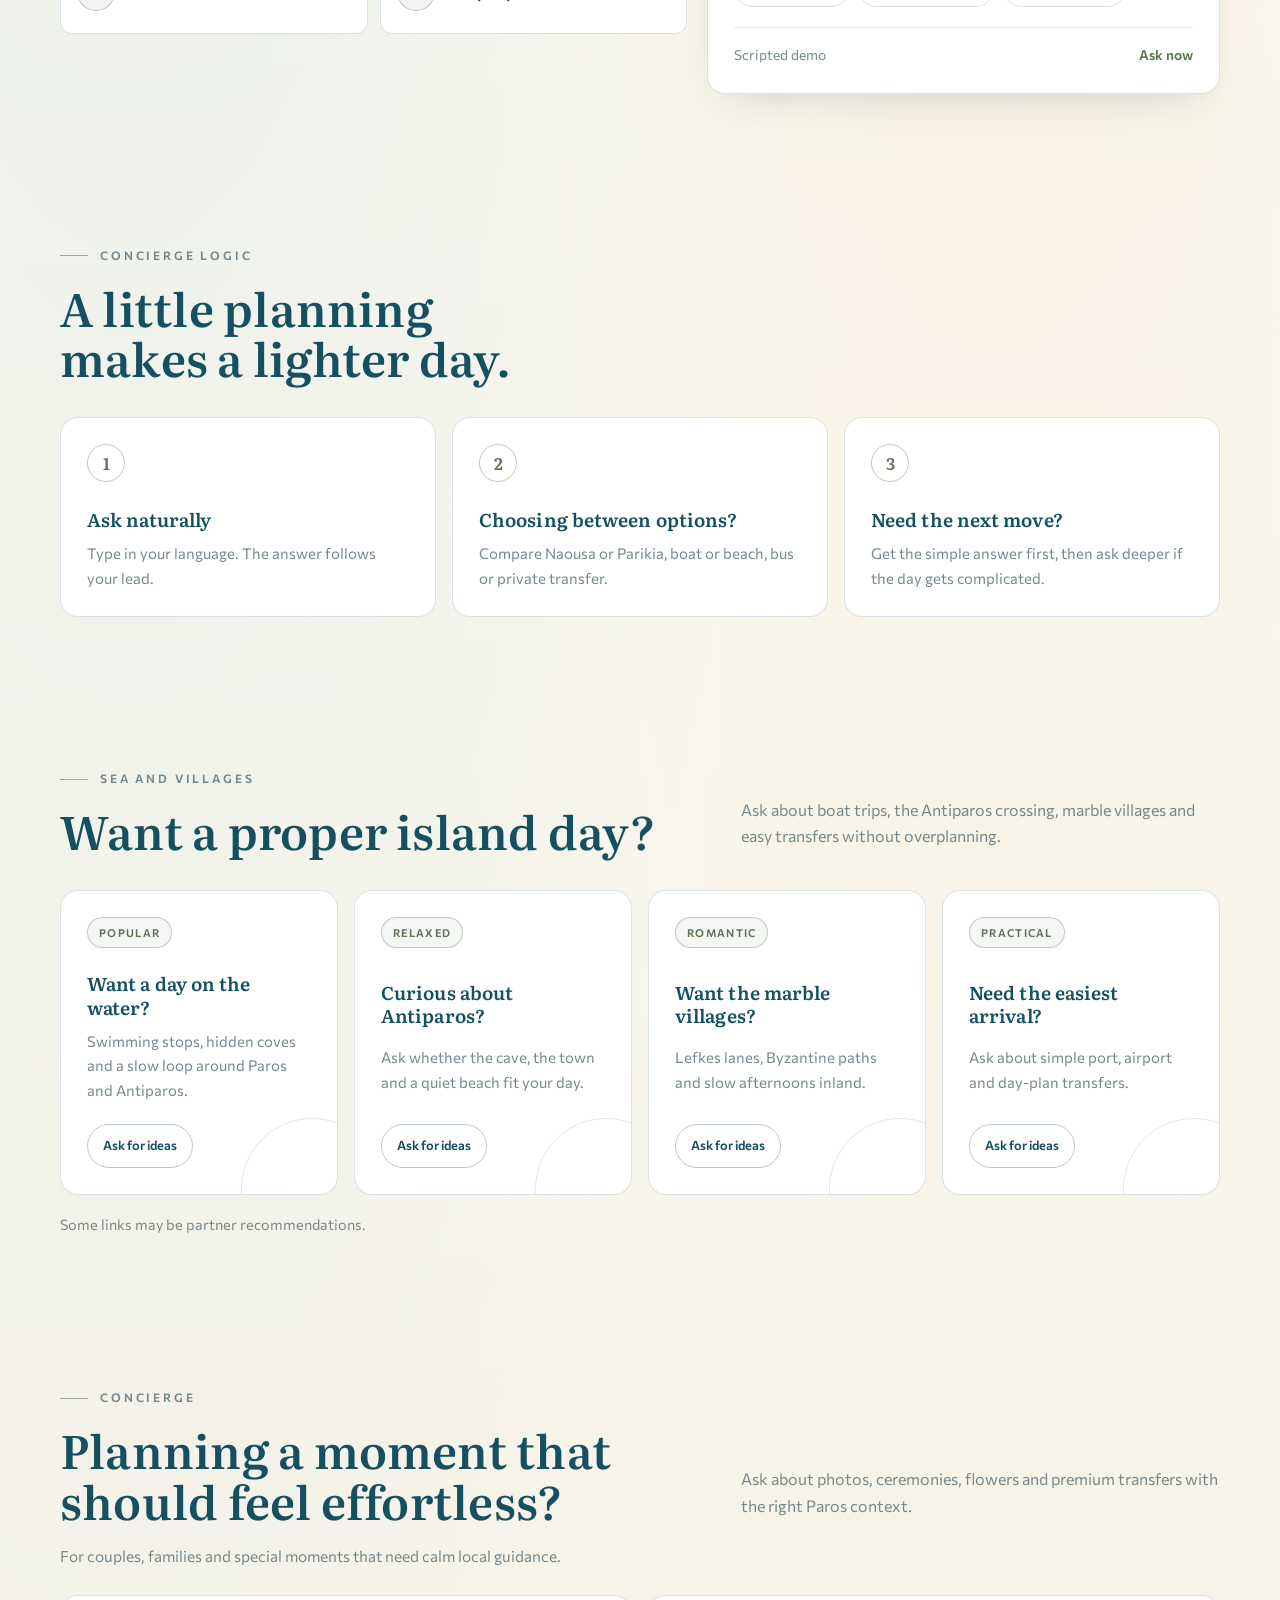
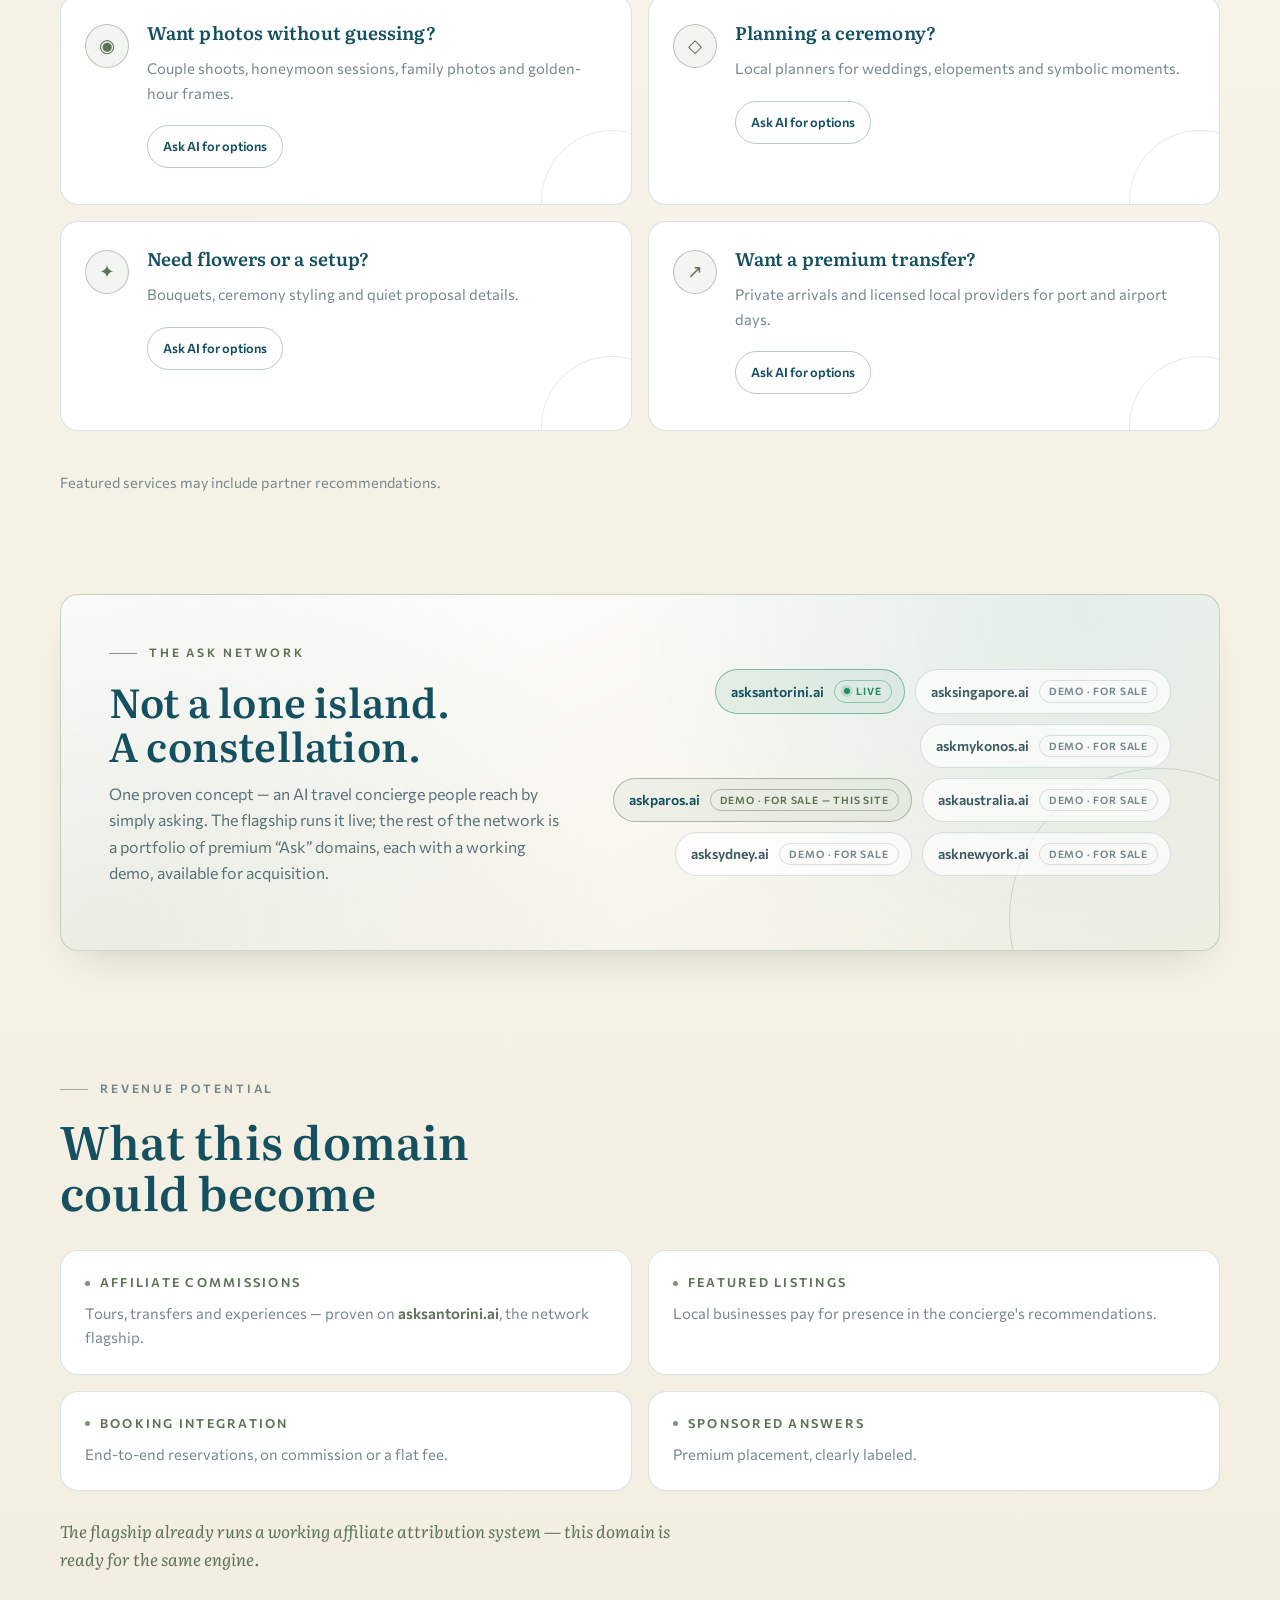
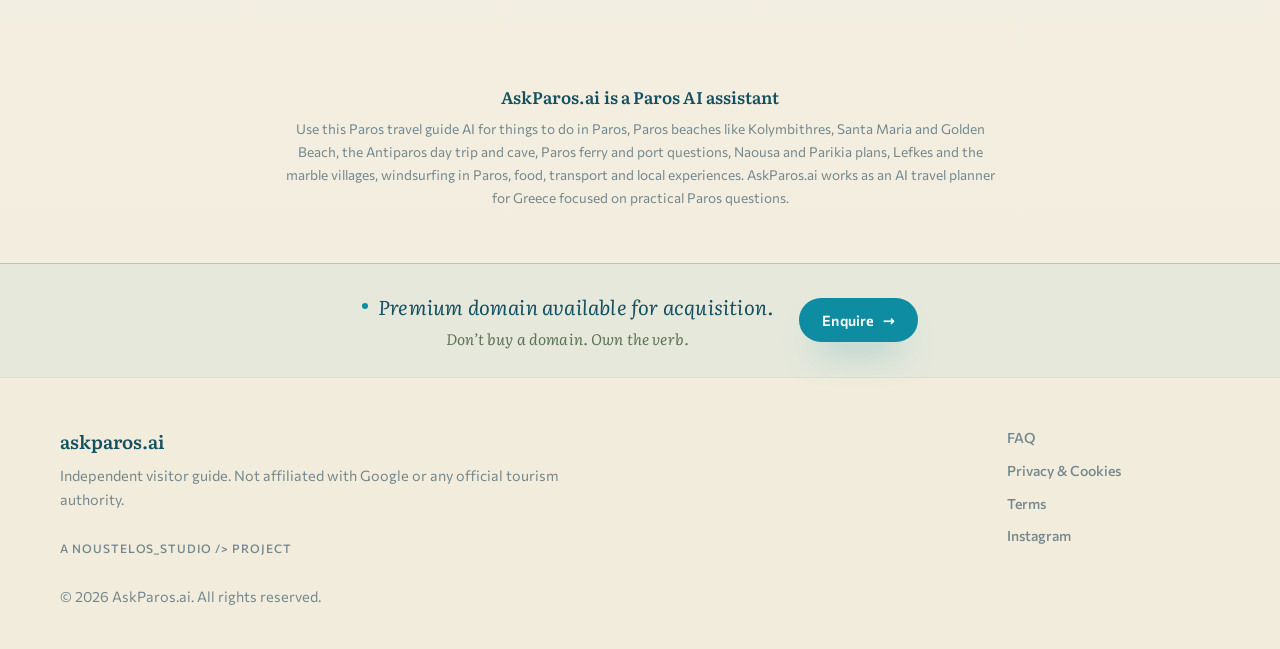
==== commit 534810fa: "feat: acquisition slogan under the top pill/banner — Don't buy a domain. Own the verb. Co-Authored-B" ====
--- a/index.html
+++ b/index.html
@@ -27,7 +27,7 @@
     <link rel="preconnect" href="https://fonts.googleapis.com">
     <link rel="preconnect" href="https://fonts.gstatic.com" crossorigin>
     <link href="https://fonts.googleapis.com/css2?family=Commissioner:wght@400;500;600&family=Literata:ital,wght@0,500;0,600;0,700;1,500;1,600&display=swap" rel="stylesheet">
-    <link rel="stylesheet" href="styles.css?v=paros5">
+    <link rel="stylesheet" href="styles.css?v=paros6">
     <script type="application/ld+json">
       {
         "@context": "https://schema.org",
@@ -104,6 +104,7 @@
         <span class="acquisition-cta">Enquire <span aria-hidden="true">&rarr;</span></span>
       </a>
     </div>
+    <p class="acquisition-banner-slogan">Don&rsquo;t buy a domain. Own the verb.</p>
     <header class="site-header">
       <a class="site-logo" href="#top" aria-label="Ask Paros AI home">
         <picture>
@@ -442,7 +443,7 @@
         <div class="footer-brand-group">
           <a class="footer-brand" href="#top">askparos.ai</a>
           <p data-i18n="footerDisclaimer">Independent visitor guide. Not affiliated with Google or any official tourism authority.</p>
-          <a class="footer-credit" href="https://noustelos.gr" target="_blank" rel="noopener">A NOUSTELOS_STUDIO /&gt; project</a>
+          <a class="footer-credit" href="https://noustelos.gr/#domains" target="_blank" rel="noopener">A NOUSTELOS_STUDIO /&gt; project</a>
         </div>
         <div class="footer-links">
           <a href="faq.html" hreflang="en" lang="en">FAQ</a>
--- a/styles.css
+++ b/styles.css
@@ -234,6 +234,16 @@
 .acquisition-banner a:hover {
   border-color: rgba(14, 140, 161, 0.75);
   background: rgba(14, 140, 161, 0.14);
+}
+
+.acquisition-banner-slogan {
+  margin: 8px 16px 0;
+  text-align: center;
+  color: var(--sage-deep);
+  font-family: var(--serif, Georgia, serif);
+  font-size: 0.9rem;
+  font-style: italic;
+  line-height: 1.4;
 }
 
 .acquisition-dot {
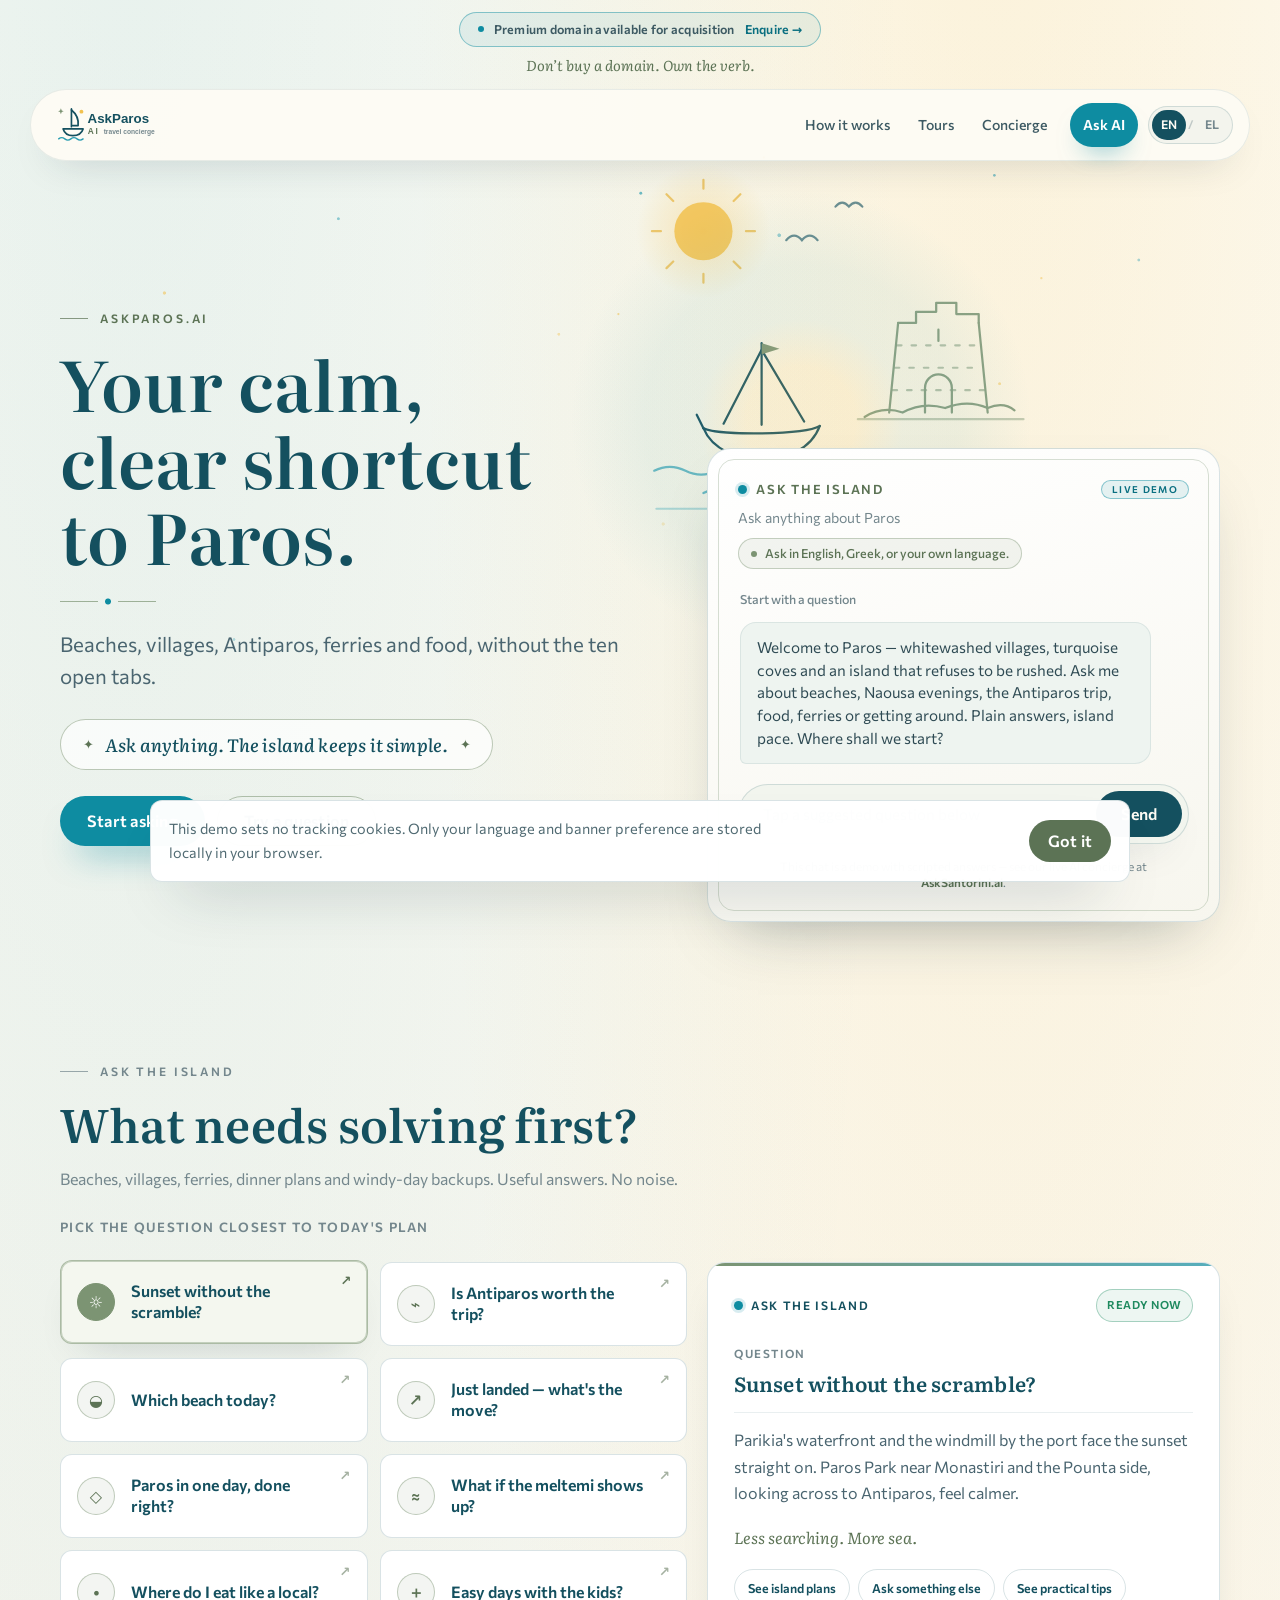
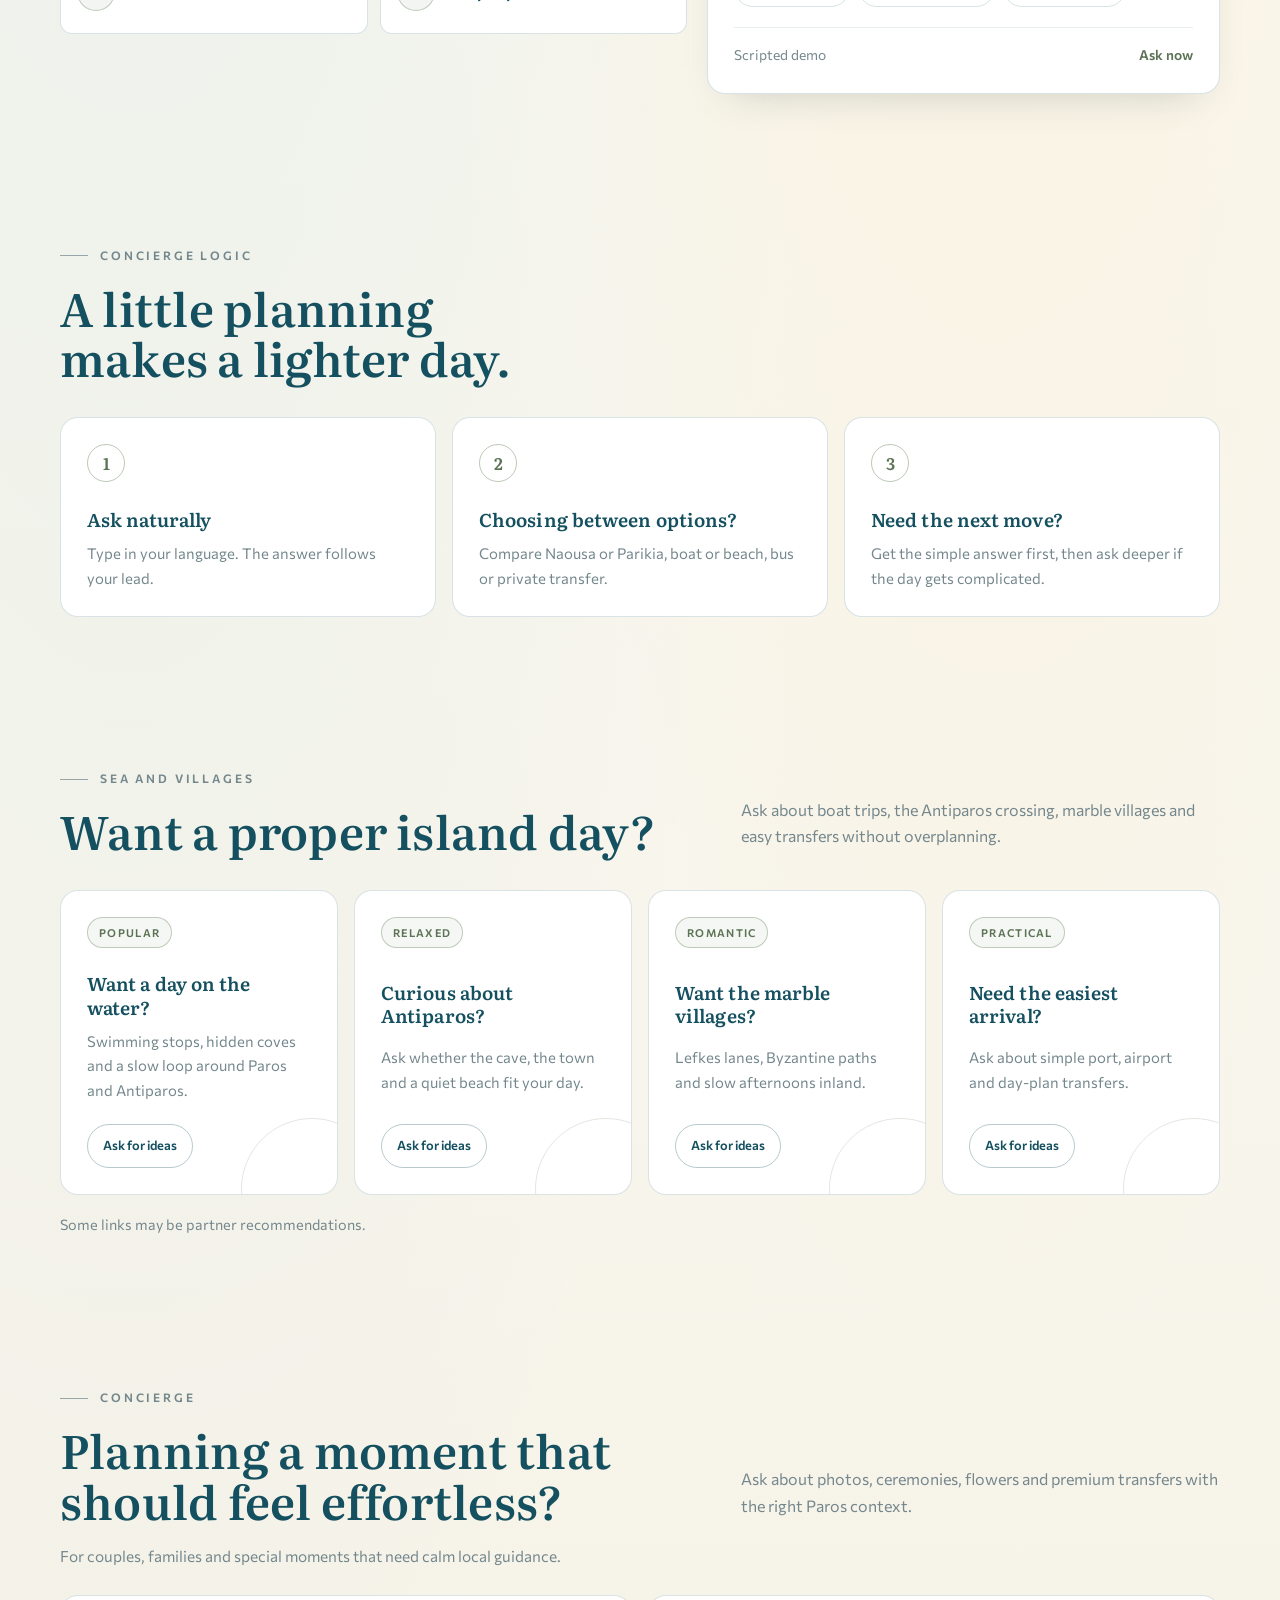
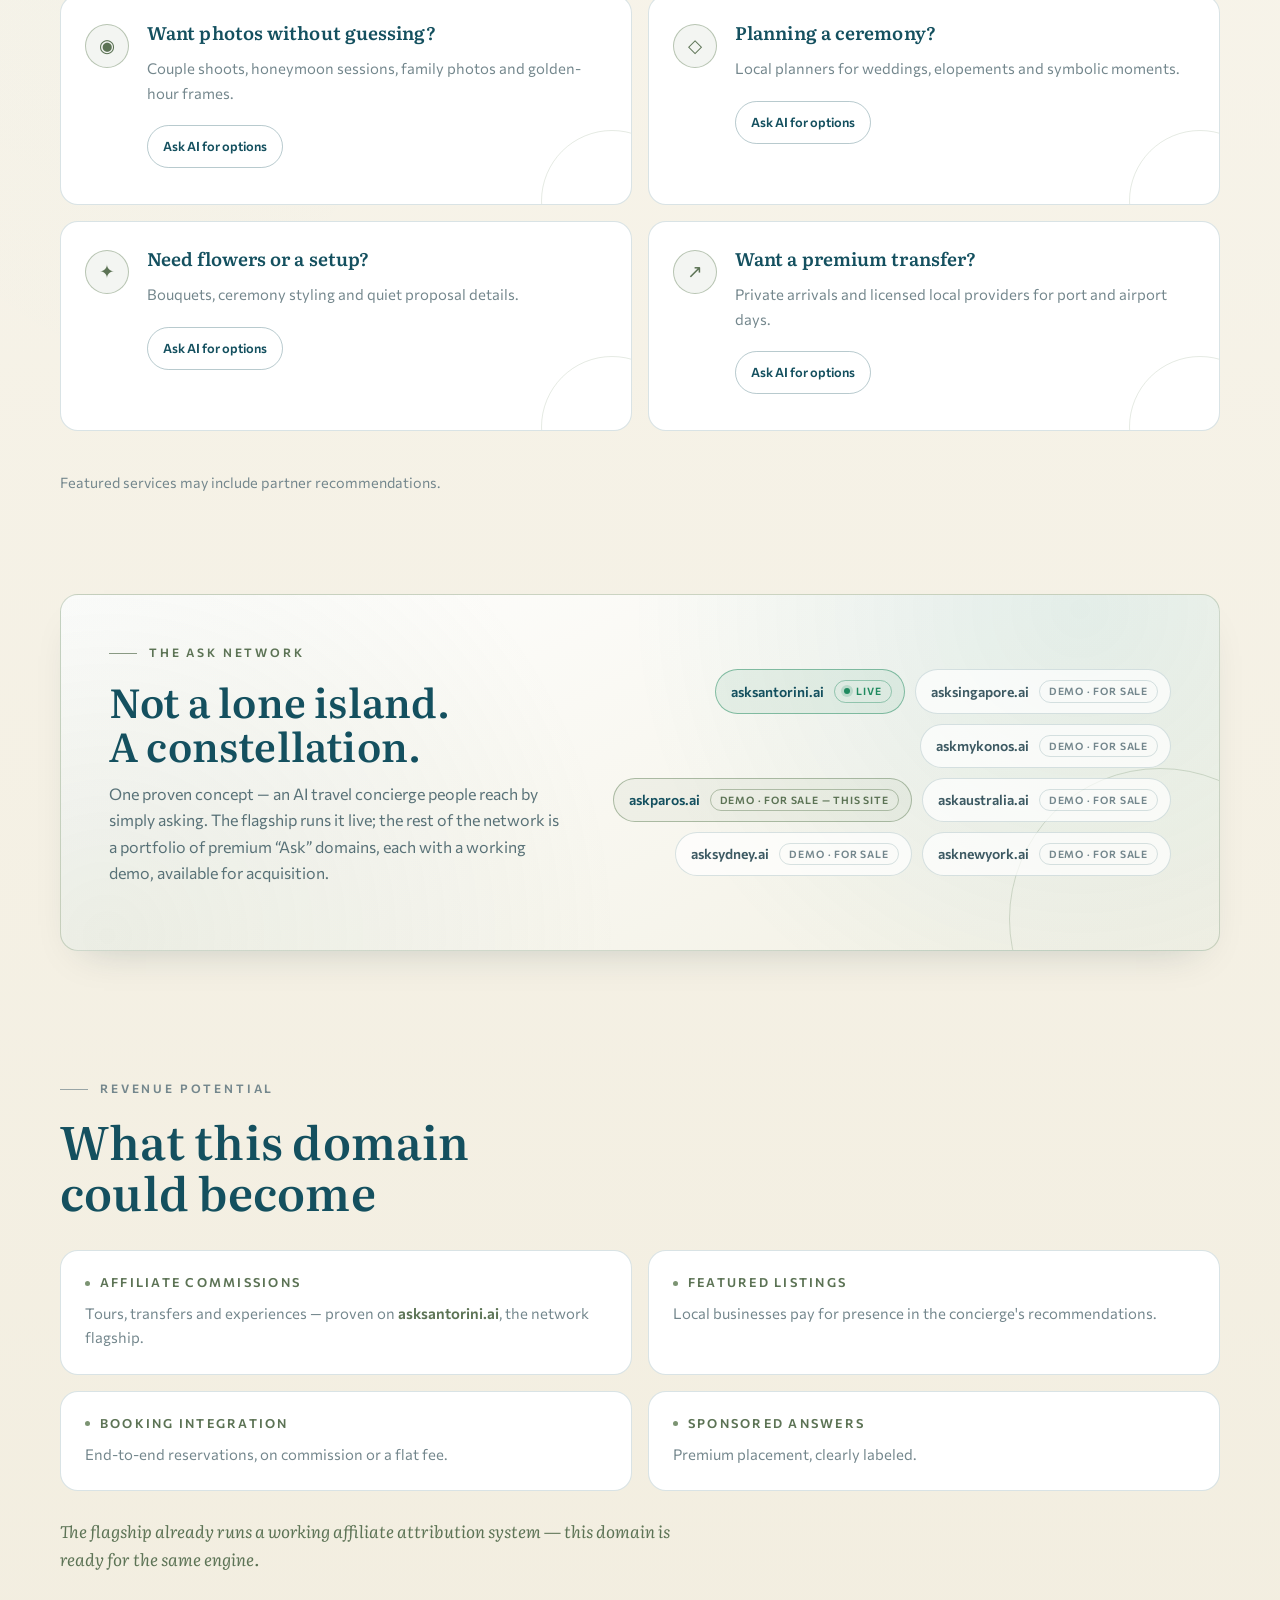
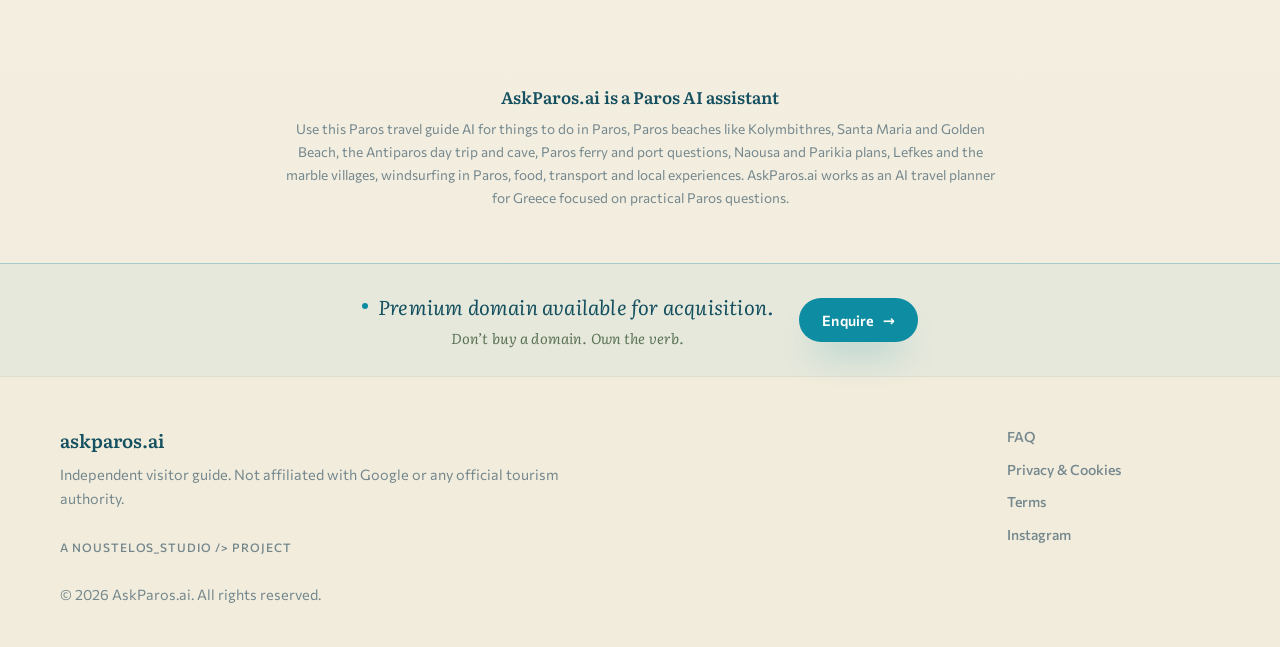
==== commit fabde92f: "style: unify slogan font size to 14.4px/0.9rem (match askparos) Co-Authored-By: Claude Fable 5 <nore" ====
--- a/index.html
+++ b/index.html
@@ -27,7 +27,7 @@
     <link rel="preconnect" href="https://fonts.googleapis.com">
     <link rel="preconnect" href="https://fonts.gstatic.com" crossorigin>
     <link href="https://fonts.googleapis.com/css2?family=Commissioner:wght@400;500;600&family=Literata:ital,wght@0,500;0,600;0,700;1,500;1,600&display=swap" rel="stylesheet">
-    <link rel="stylesheet" href="styles.css?v=paros6">
+    <link rel="stylesheet" href="styles.css?v=paros7">
     <script type="application/ld+json">
       {
         "@context": "https://schema.org",
--- a/styles.css
+++ b/styles.css
@@ -1732,7 +1732,7 @@
 
 .acquisition-strip .acquisition-slogan {
   color: var(--sage-deep);
-  font-size: 0.95rem;
+  font-size: 0.9rem;
 }
 
 .acquisition-strip .button {
